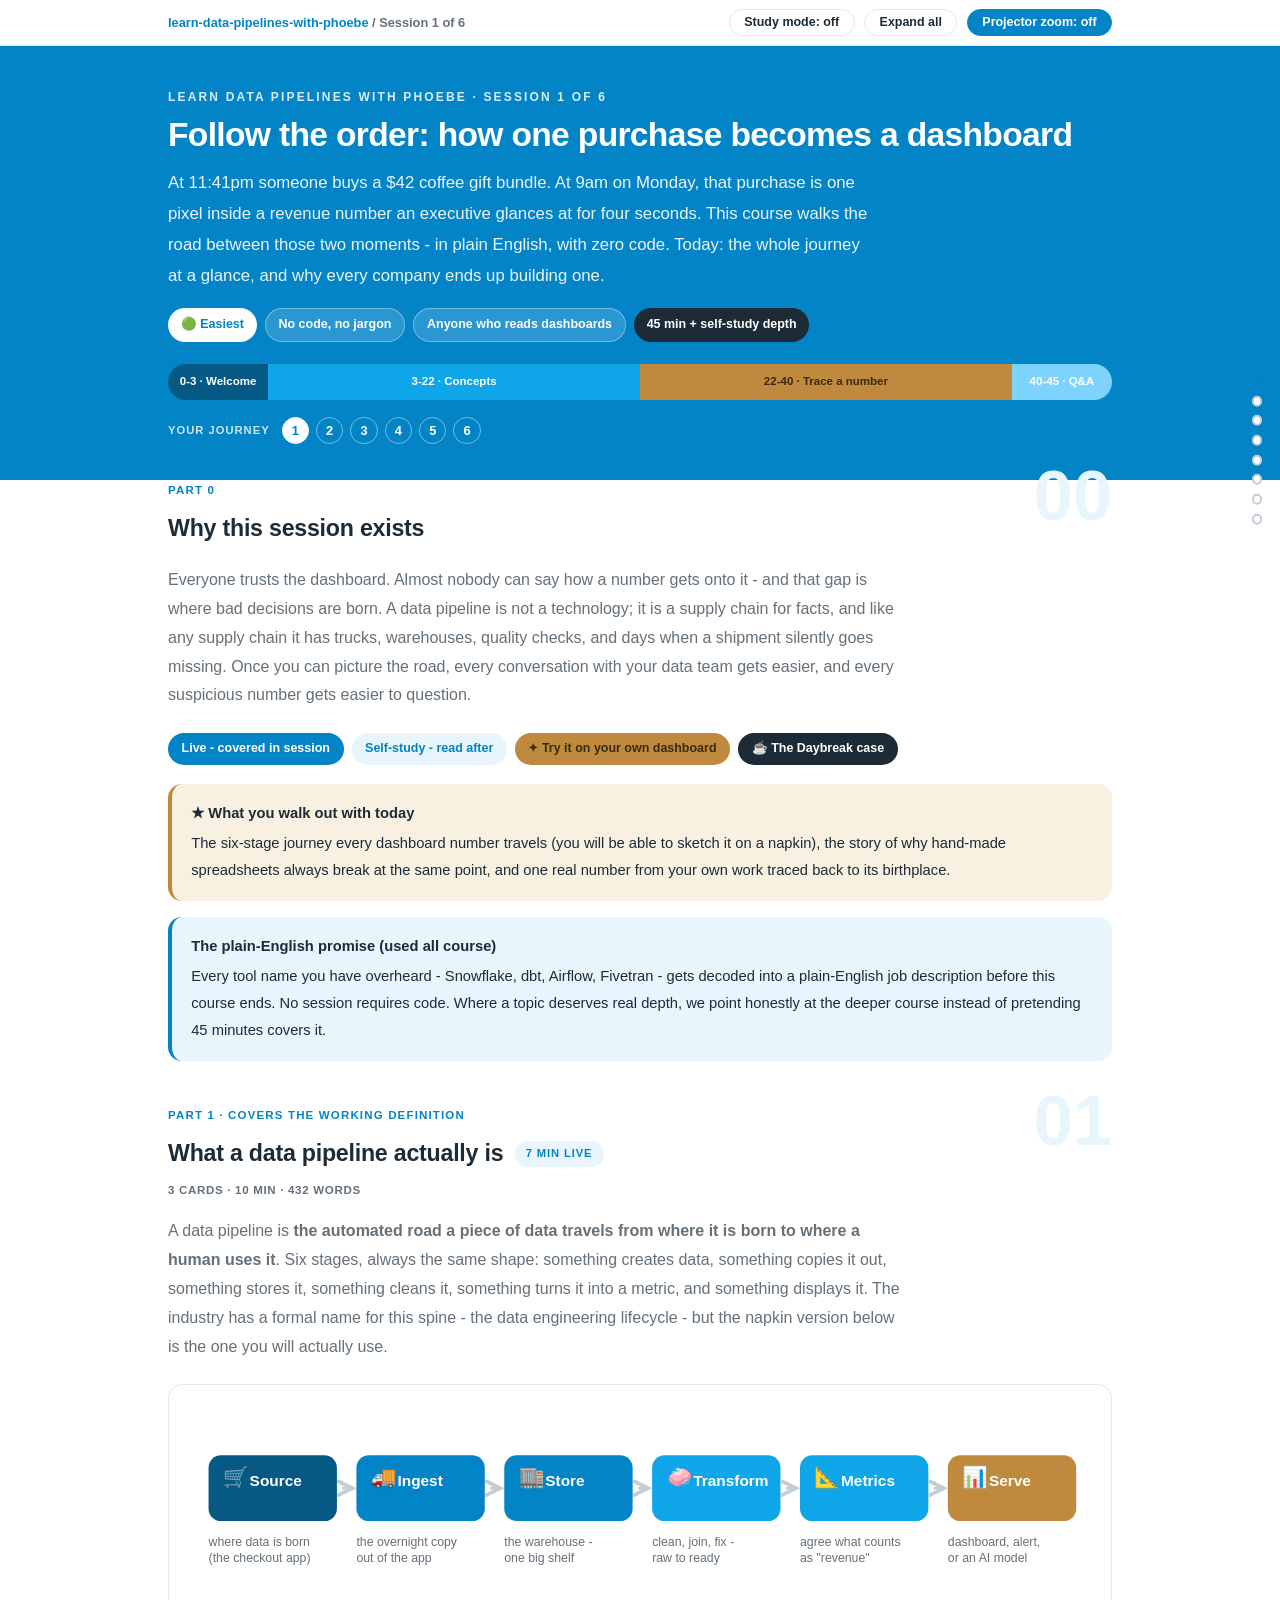
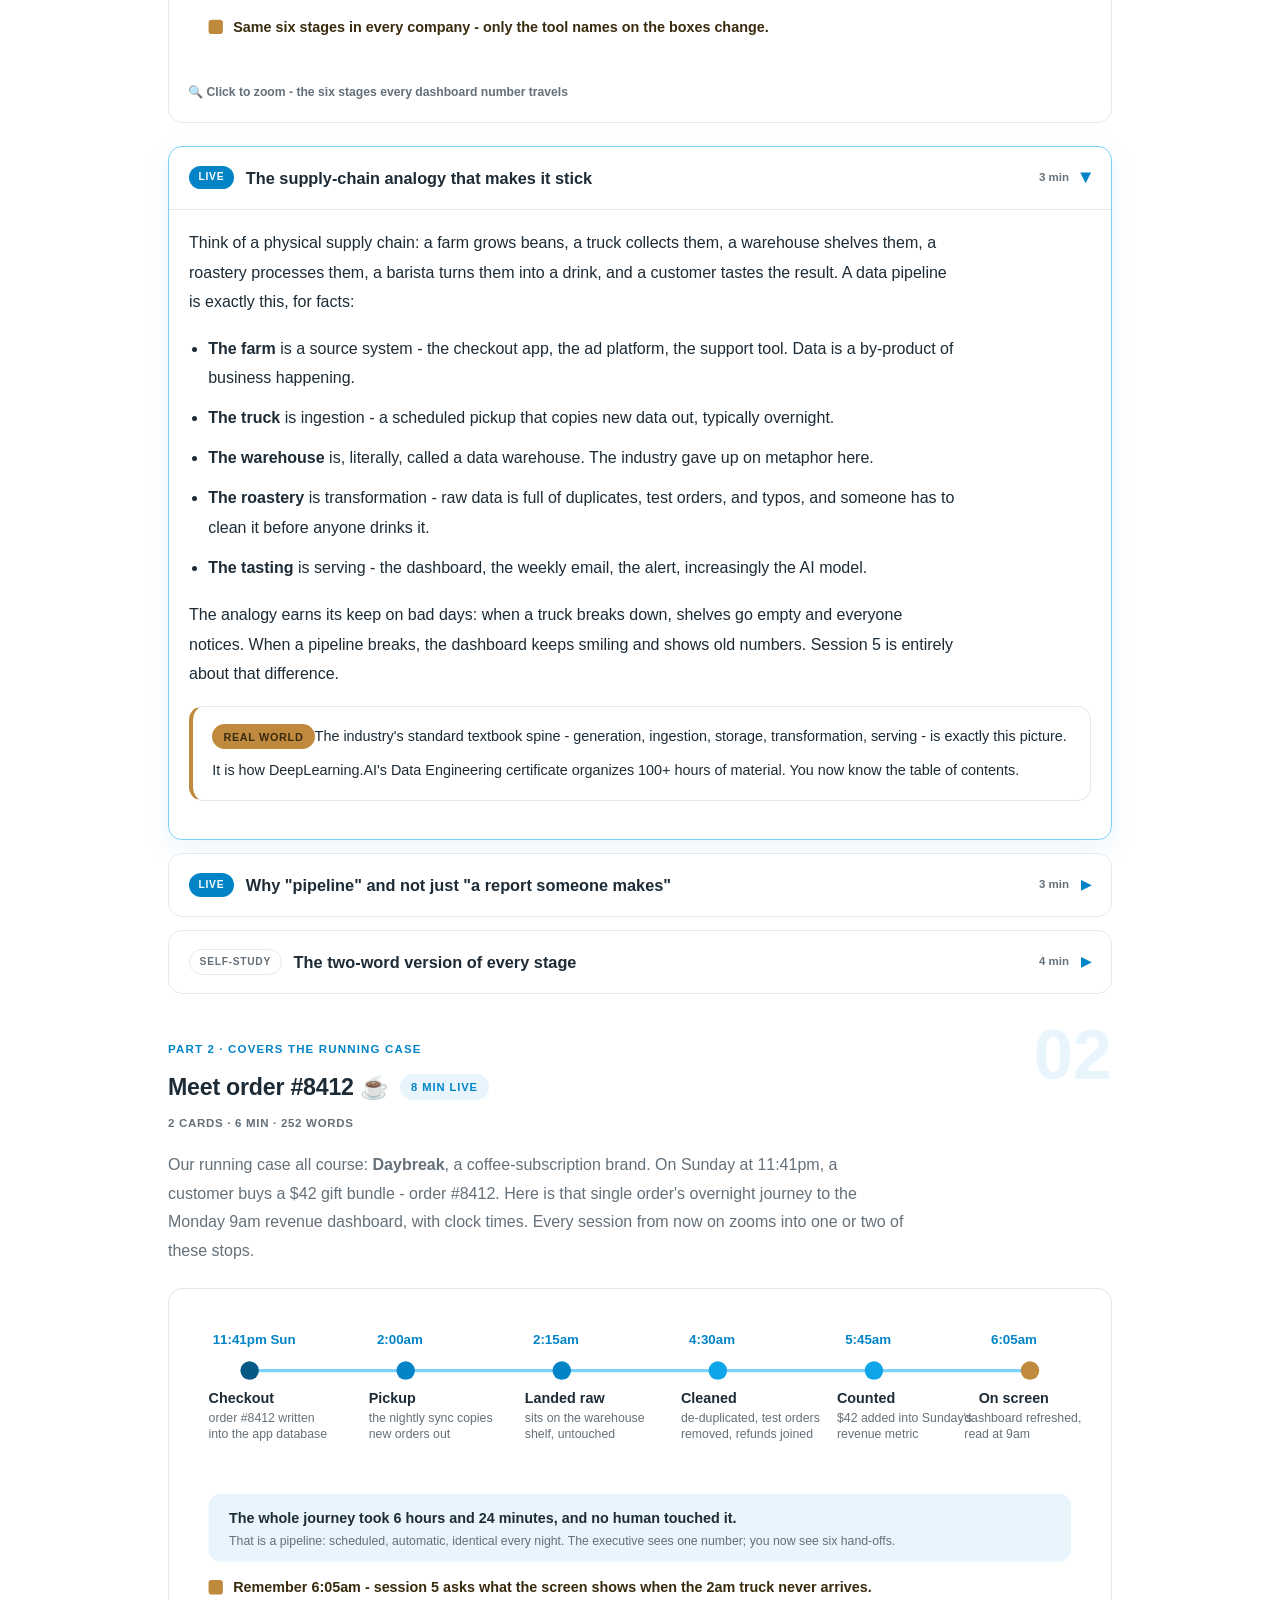
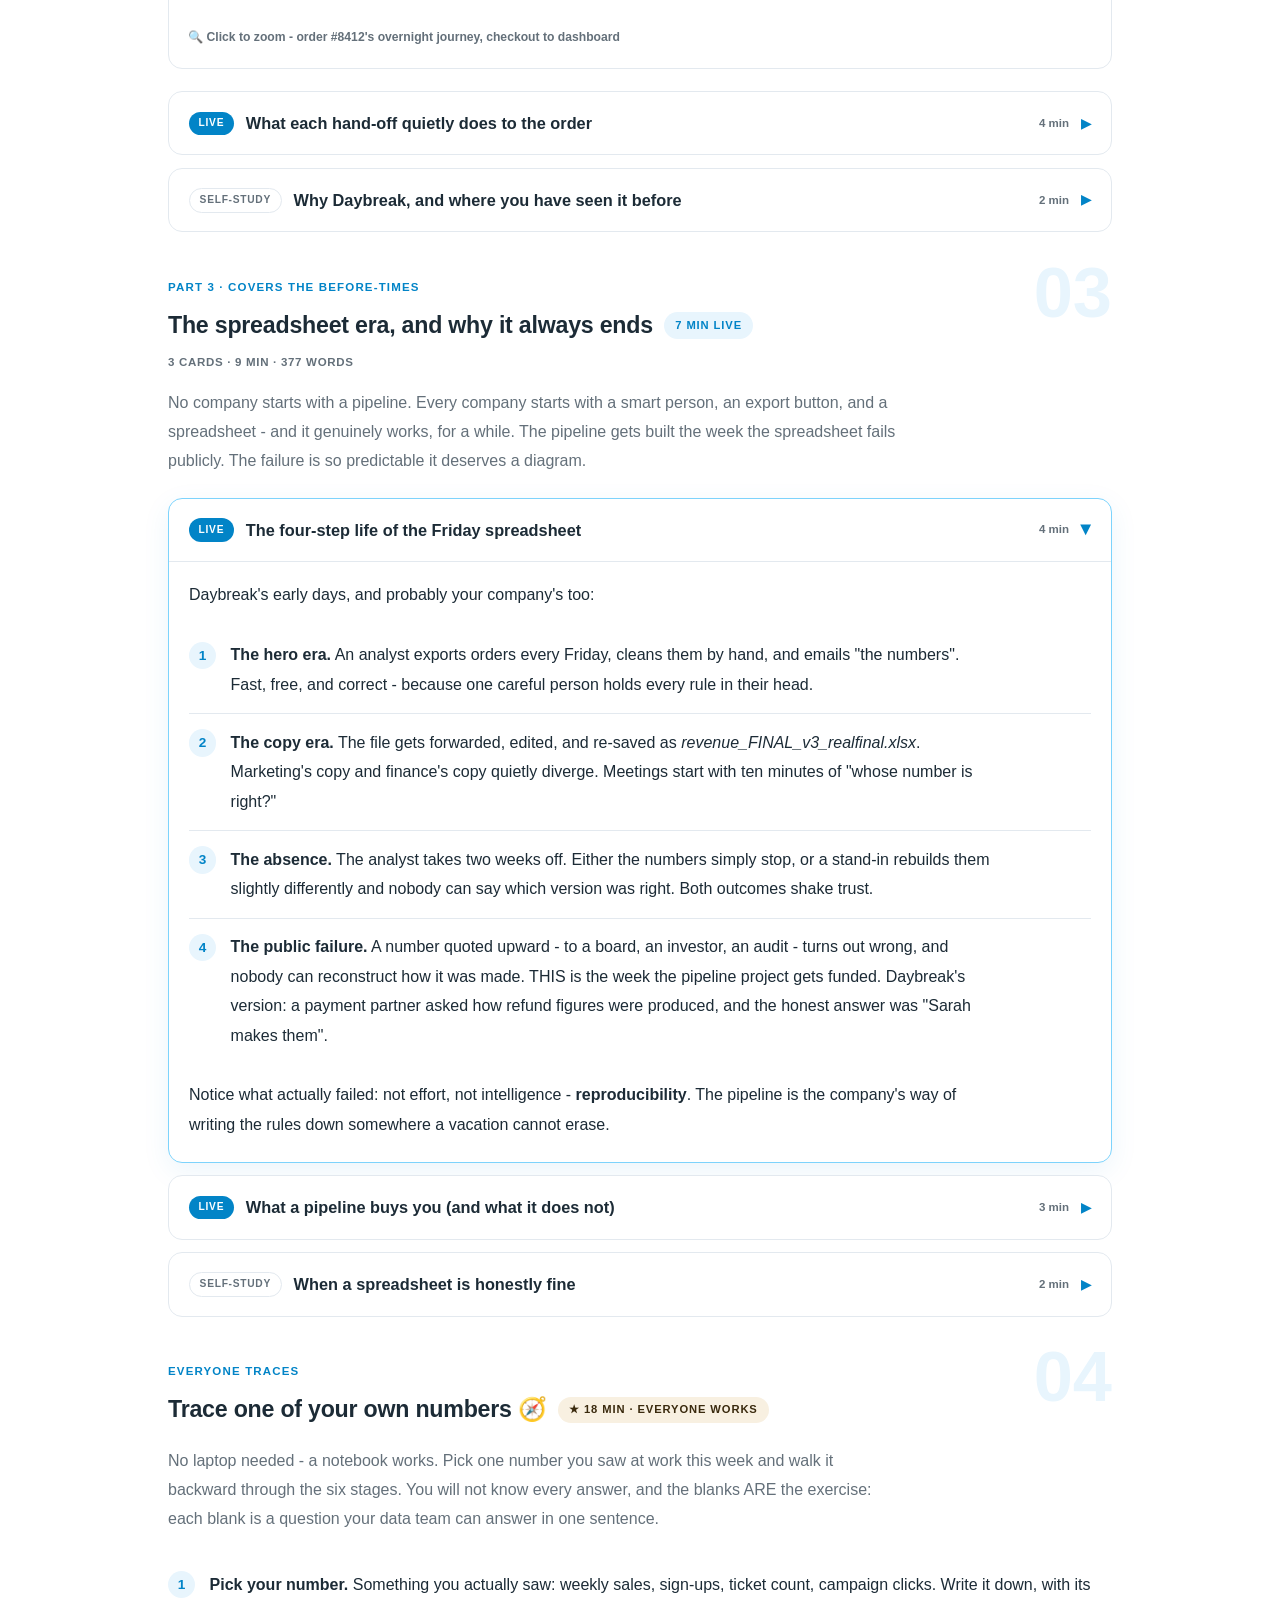
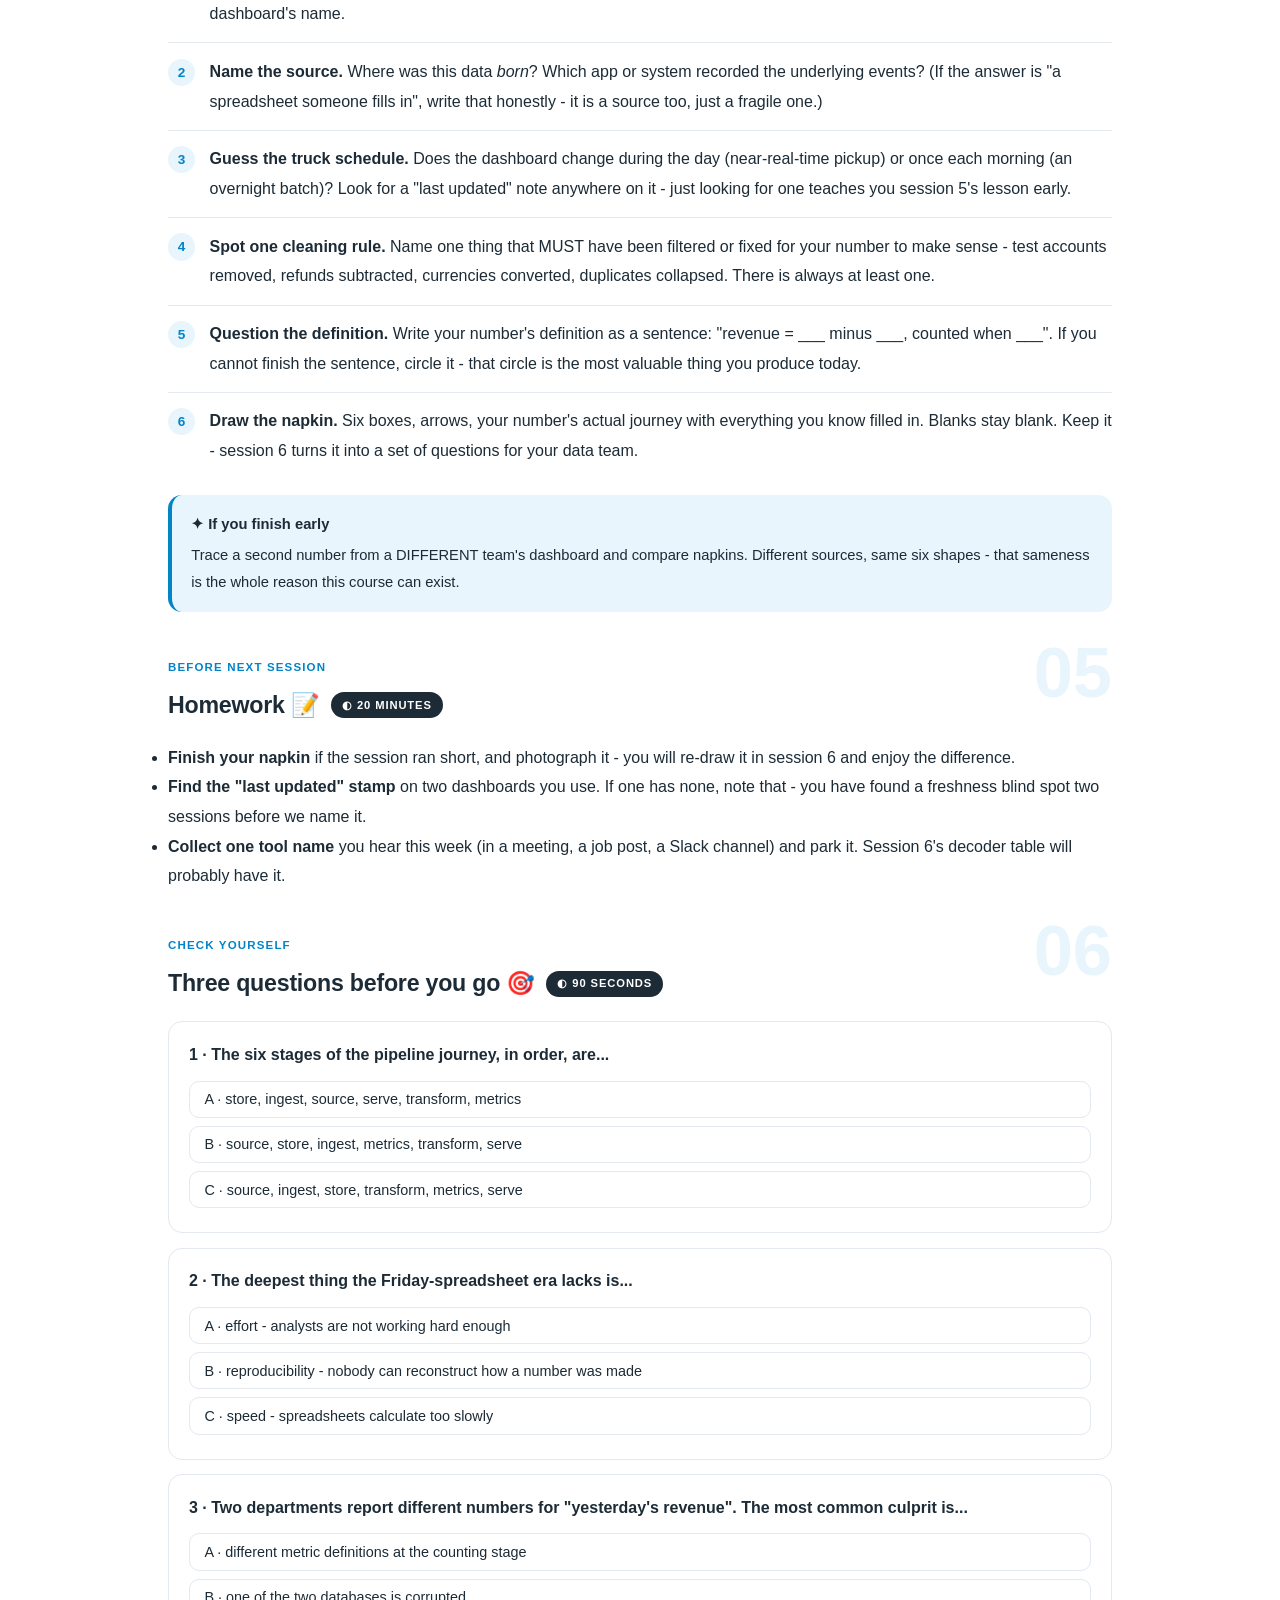
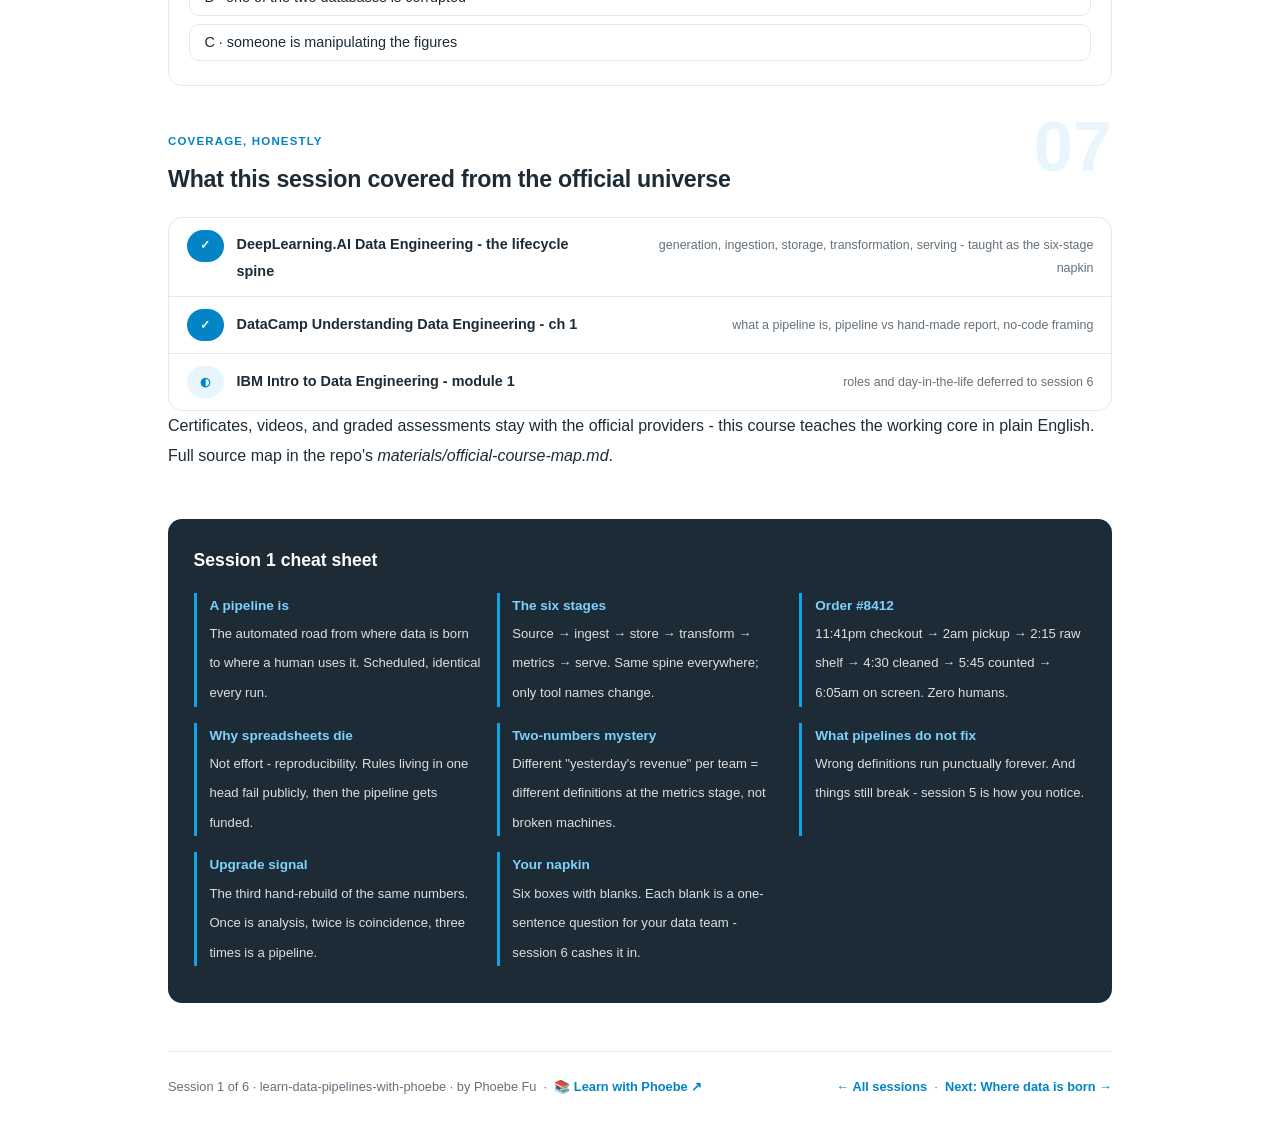
==== courses/01-follow-the-order.html @ 5b5c12eb "Give every course a social card, and clear the last diagram overlaps Until now all 77 courses shared" ====
<!DOCTYPE html>
<html lang="en">
<head>
<meta charset="UTF-8">
<meta name="viewport" content="width=device-width, initial-scale=1.0">
<!-- social:start -->
<meta name="description" content="Everyone trusts the dashboard. Almost nobody can say how a number gets onto it - and that gap is where bad decisions are born. A data pipeline is not a technology; it is a supply chain for...">
<meta property="og:type" content="article">
<meta property="og:site_name" content="Learn with Phoebe">
<meta property="og:title" content="Follow the order: how one purchase becomes a dashboard - learn data pipelines with phoebe">
<meta property="og:description" content="Everyone trusts the dashboard. Almost nobody can say how a number gets onto it - and that gap is where bad decisions are born. A data pipeline is not a technology; it is a supply chain for...">
<meta property="og:url" content="https://phoebefu6.github.io/learn-data-pipelines-with-phoebe/courses/01-follow-the-order.html">
<meta property="og:image" content="https://phoebefu6.github.io/learn-data-pipelines-with-phoebe/assets/og-cover.png">
<meta property="og:image:width" content="1200">
<meta property="og:image:height" content="630">
<meta name="twitter:card" content="summary_large_image">
<meta name="twitter:title" content="Follow the order: how one purchase becomes a dashboard - learn data pipelines with phoebe">
<meta name="twitter:description" content="Everyone trusts the dashboard. Almost nobody can say how a number gets onto it - and that gap is where bad decisions are born. A data pipeline is not a technology; it is a supply chain for...">
<meta name="twitter:image" content="https://phoebefu6.github.io/learn-data-pipelines-with-phoebe/assets/og-cover.png">
<!-- social:end -->
<title>Session 1 · Follow the order: how one purchase becomes a dashboard - learn data pipelines with phoebe</title>
<link rel="stylesheet" href="../assets/style.css?v=6">
</head>
<body>

<div class="toolbar">
  <div class="wrap">
    <span class="crumb"><a href="../index.html">learn-data-pipelines-with-phoebe</a> / Session 1 of 6</span>
    <button class="btn" id="toggle-all" type="button">Expand all</button>
    <button class="btn primary" id="zoom-toggle" type="button">Projector zoom: off</button>
  </div>
</div>

<header class="masthead">
  <div class="wrap">
    <div class="eyebrow">Learn Data Pipelines with Phoebe · Session 1 of 6</div>
    <h1>Follow the order: how one purchase <span class="accent">becomes a dashboard</span></h1>
    <p class="sub">At 11:41pm someone buys a $42 coffee gift bundle. At 9am on Monday, that purchase is one pixel inside a revenue number an executive glances at for four seconds. This course walks the road between those two moments - in plain English, with zero code. Today: the whole journey at a glance, and why every company ends up building one.</p>
    <div class="chip-row">
      <span class="chip level">🟢 Easiest</span>
      <span class="chip audience">No code, no jargon</span>
      <span class="chip audience">Anyone who reads dashboards</span>
      <span class="chip time">45 min + self-study depth</span>
    </div>
    <div class="agenda">
      <span class="a1" style="flex:1">0-3 · Welcome</span>
      <span class="a2" style="flex:4">3-22 · Concepts</span>
      <span class="a3" style="flex:4">22-40 · Trace a number</span>
      <span class="a4" style="flex:1">40-45 · Q&amp;A</span>
    </div>
  </div>
</header>

<main class="wrap">

  <!-- ============ INTRO ============ -->
  <section class="section" id="intro">
    <div class="section-kicker">
      <span class="klabel">Part 0</span>
      <h2>Why this session exists</h2>
    </div>
    <p class="lede">Everyone trusts the dashboard. Almost nobody can say how a number gets onto it - and that gap is where bad decisions are born. A data pipeline is not a technology; it is a supply chain for facts, and like any supply chain it has trucks, warehouses, quality checks, and days when a shipment silently goes missing. Once you can picture the road, every conversation with your data team gets easier, and every suspicious number gets easier to question.</p>
    <div class="legend">
      <span class="pill solid">Live - covered in session</span>
      <span class="pill light">Self-study - read after</span>
      <span class="pill peach">✦ Try it on your own dashboard</span>
      <span class="pill inkpill">☕ The Daybreak case</span>
    </div>
    <div class="callout win">
      <strong>★ What you walk out with today</strong>
      The six-stage journey every dashboard number travels (you will be able to sketch it on a napkin), the story of why hand-made spreadsheets always break at the same point, and one real number from your own work traced back to its birthplace.
    </div>
    <div class="callout tip">
      <strong>The plain-English promise (used all course)</strong>
      Every tool name you have overheard - Snowflake, dbt, Airflow, Fivetran - gets decoded into a plain-English job description before this course ends. No session requires code. Where a topic deserves real depth, we point honestly at the deeper course instead of pretending 45 minutes covers it.
    </div>
  </section>

  <!-- ============ PART 1: WHAT A PIPELINE IS ============ -->
  <section class="section" id="what-pipeline">
    <div class="section-kicker">
      <span class="klabel">Part 1 · covers the working definition</span>
      <h2>What a data pipeline actually is <span class="tag concept">7 min live</span></h2>
    </div>
    <p class="lede">A data pipeline is <strong>the automated road a piece of data travels from where it is born to where a human uses it</strong>. Six stages, always the same shape: something creates data, something copies it out, something stores it, something cleans it, something turns it into a metric, and something displays it. The industry has a formal name for this spine - the data engineering lifecycle - but the napkin version below is the one you will actually use.</p>

    <figure class="zoomable">
      <svg viewBox="0 0 880 260" xmlns="http://www.w3.org/2000/svg" role="img" aria-label="The six stages of a data pipeline from source to dashboard">
        <style>
          .plT { font: 700 15px Inter, sans-serif; fill: #FFFFFF; }
          .plS { font: 400 12px Inter, sans-serif; fill: #64707A; }
          .plN { font: 600 14px Inter, sans-serif; fill: #3A2A0E; }
          .plA { stroke: #C3CDD6; stroke-width: 2.5; fill: none; marker-end: url(#plAh); }
          .plE { font: 400 20px Inter, sans-serif; }
        </style>
        <defs>
          <marker id="plAh" markerWidth="8" markerHeight="8" refX="6" refY="3" orient="auto">
            <path d="M0,0 L6,3 L0,6" fill="none" stroke="#C3CDD6" stroke-width="1.5"/>
          </marker>
        </defs>
        <rect x="20" y="50" width="125" height="64" rx="12" fill="#075985"/>
        <text class="plE" x="34" y="78">🛒</text><text class="plT" x="60" y="80">Source</text>
        <text class="plS" x="20" y="138">where data is born</text>
        <text class="plS" x="20" y="154">(the checkout app)</text>
        <line class="plA" x1="150" y1="82" x2="160" y2="82"/>
        <rect x="164" y="50" width="125" height="64" rx="12" fill="#0284C7"/>
        <text class="plE" x="178" y="78">🚚</text><text class="plT" x="204" y="80">Ingest</text>
        <text class="plS" x="164" y="138">the overnight copy</text>
        <text class="plS" x="164" y="154">out of the app</text>
        <line class="plA" x1="294" y1="82" x2="304" y2="82"/>
        <rect x="308" y="50" width="125" height="64" rx="12" fill="#0284C7"/>
        <text class="plE" x="322" y="78">🏬</text><text class="plT" x="348" y="80">Store</text>
        <text class="plS" x="308" y="138">the warehouse -</text>
        <text class="plS" x="308" y="154">one big shelf</text>
        <line class="plA" x1="438" y1="82" x2="448" y2="82"/>
        <rect x="452" y="50" width="125" height="64" rx="12" fill="#0EA5E9"/>
        <text class="plE" x="466" y="78">🧼</text><text class="plT" x="492" y="80">Transform</text>
        <text class="plS" x="452" y="138">clean, join, fix -</text>
        <text class="plS" x="452" y="154">raw to ready</text>
        <line class="plA" x1="582" y1="82" x2="592" y2="82"/>
        <rect x="596" y="50" width="125" height="64" rx="12" fill="#0EA5E9"/>
        <text class="plE" x="610" y="78">📐</text><text class="plT" x="636" y="80">Metrics</text>
        <text class="plS" x="596" y="138">agree what counts</text>
        <text class="plS" x="596" y="154">as "revenue"</text>
        <line class="plA" x1="726" y1="82" x2="736" y2="82"/>
        <rect x="740" y="50" width="125" height="64" rx="12" fill="#C08A3E"/>
        <text class="plE" x="754" y="78">📊</text><text class="plT" x="780" y="80">Serve</text>
        <text class="plS" x="740" y="138">dashboard, alert,</text>
        <text class="plS" x="740" y="154">or an AI model</text>
        <rect x="20" y="210" width="14" height="14" rx="3" fill="#C08A3E"/>
        <text class="plN" x="44" y="222">Same six stages in every company - only the tool names on the boxes change.</text>
      </svg>
      <figcaption>🔍 Click to zoom - the six stages every dashboard number travels</figcaption>
    </figure>

    <details class="card" open>
      <summary><span class="mode live">Live</span>The supply-chain analogy that makes it stick<span class="mini">3 min</span><span class="caret">▶</span></summary>
      <div class="body">
        <p>Think of a physical supply chain: a farm grows beans, a truck collects them, a warehouse shelves them, a roastery processes them, a barista turns them into a drink, and a customer tastes the result. A data pipeline is exactly this, for facts:</p>
        <ul>
          <li><strong>The farm</strong> is a source system - the checkout app, the ad platform, the support tool. Data is a by-product of business happening.</li>
          <li><strong>The truck</strong> is ingestion - a scheduled pickup that copies new data out, typically overnight.</li>
          <li><strong>The warehouse</strong> is, literally, called a data warehouse. The industry gave up on metaphor here.</li>
          <li><strong>The roastery</strong> is transformation - raw data is full of duplicates, test orders, and typos, and someone has to clean it before anyone drinks it.</li>
          <li><strong>The tasting</strong> is serving - the dashboard, the weekly email, the alert, increasingly the AI model.</li>
        </ul>
        <p>The analogy earns its keep on bad days: when a truck breaks down, shelves go empty and everyone notices. When a pipeline breaks, the dashboard keeps smiling and shows old numbers. Session 5 is entirely about that difference.</p>
        <div class="callout example"><span class="ex-pill">Real world</span>The industry's standard textbook spine - generation, ingestion, storage, transformation, serving - is exactly this picture. It is how DeepLearning.AI's Data Engineering certificate organizes 100+ hours of material. You now know the table of contents.</div>
      </div>
    </details>

    <details class="card">
      <summary><span class="mode live">Live</span>Why "pipeline" and not just "a report someone makes"<span class="mini">3 min</span><span class="caret">▶</span></summary>
      <div class="body">
        <p>The word pipeline signals two promises that a hand-made report never makes:</p>
        <ul>
          <li><strong>It runs by itself.</strong> Nobody clicks anything at 2am. The pickup, the cleaning, and the refresh happen on a schedule - which is why the Monday dashboard exists before anyone is awake.</li>
          <li><strong>It runs the same way every time.</strong> The same cleaning rules, the same definition of revenue, every single day. A human rebuilding a spreadsheet applies slightly different judgment every Friday, and nobody can say which Friday was right.</li>
        </ul>
        <p>Automation is not about saving effort first - it is about making the number <em>reproducible</em>. "Where did this figure come from?" has an answer when a pipeline made it. It has a shrug when a spreadsheet did.</p>
      </div>
    </details>

    <details class="card">
      <summary><span class="mode self">Self-study</span>The two-word version of every stage<span class="mini">4 min</span><span class="caret">▶</span></summary>
      <div class="body">
        <p>For your napkin: <strong>Source</strong> = business happens. <strong>Ingest</strong> = copy it out. <strong>Store</strong> = one big shelf. <strong>Transform</strong> = raw to ready. <strong>Metrics</strong> = agree on definitions. <strong>Serve</strong> = put it in front of a human (or a model).</p>
        <table class="clean">
          <tr><th>Stage</th><th>Plain-English job</th><th>Tool names you may have overheard</th></tr>
          <tr><td>Source</td><td>Where data is born</td><td>your app's database, Stripe, Shopify, Google Ads</td></tr>
          <tr><td>Ingest</td><td>The scheduled pickup</td><td>Fivetran, Airbyte</td></tr>
          <tr><td>Store</td><td>The shelf everything lands on</td><td>Snowflake, BigQuery, Databricks</td></tr>
          <tr><td>Transform</td><td>The cleanup room</td><td>dbt</td></tr>
          <tr><td>Metrics + serve</td><td>Definitions, then the screen</td><td>Looker, Tableau, Power BI</td></tr>
        </table>
        <p>Do not memorize the right column - session 6 hands you a full decoder table. The left two columns are the actual lesson.</p>
      </div>
    </details>
  </section>

  <!-- ============ PART 2: MEET ORDER #8412 ============ -->
  <section class="section" id="meet-order">
    <div class="section-kicker">
      <span class="klabel">Part 2 · covers the running case</span>
      <h2>Meet order #8412 ☕ <span class="tag concept">8 min live</span></h2>
    </div>
    <p class="lede">Our running case all course: <strong>Daybreak</strong>, a coffee-subscription brand. On Sunday at 11:41pm, a customer buys a $42 gift bundle - order #8412. Here is that single order's overnight journey to the Monday 9am revenue dashboard, with clock times. Every session from now on zooms into one or two of these stops.</p>

    <figure class="zoomable">
      <svg viewBox="0 0 880 300" xmlns="http://www.w3.org/2000/svg" role="img" aria-label="Timeline of order 8412 from Sunday 11:41pm checkout to Monday 9am dashboard">
        <style>
          .ojT { font: 700 14px Inter, sans-serif; fill: #1C2B36; }
          .ojC { font: 800 13px Inter, sans-serif; fill: #0284C7; }
          .ojX { font: 400 12px Inter, sans-serif; fill: #64707A; }
          .ojN { font: 600 14px Inter, sans-serif; fill: #3A2A0E; }
          .ojL { stroke: #7DD3FC; stroke-width: 3; }
        </style>
        <line class="ojL" x1="60" y1="60" x2="820" y2="60"/>
        <circle cx="60" cy="60" r="9" fill="#075985"/>
        <text class="ojC" x="24" y="34">11:41pm Sun</text>
        <text class="ojT" x="20" y="92">Checkout</text>
        <text class="ojX" x="20" y="110">order #8412 written</text>
        <text class="ojX" x="20" y="126">into the app database</text>
        <circle cx="212" cy="60" r="9" fill="#0284C7"/>
        <text class="ojC" x="184" y="34">2:00am</text>
        <text class="ojT" x="176" y="92">Pickup</text>
        <text class="ojX" x="176" y="110">the nightly sync copies</text>
        <text class="ojX" x="176" y="126">new orders out</text>
        <circle cx="364" cy="60" r="9" fill="#0284C7"/>
        <text class="ojC" x="336" y="34">2:15am</text>
        <text class="ojT" x="328" y="92">Landed raw</text>
        <text class="ojX" x="328" y="110">sits on the warehouse</text>
        <text class="ojX" x="328" y="126">shelf, untouched</text>
        <circle cx="516" cy="60" r="9" fill="#0EA5E9"/>
        <text class="ojC" x="488" y="34">4:30am</text>
        <text class="ojT" x="480" y="92">Cleaned</text>
        <text class="ojX" x="480" y="110">de-duplicated, test orders</text>
        <text class="ojX" x="480" y="126">removed, refunds joined</text>
        <circle cx="668" cy="60" r="9" fill="#0EA5E9"/>
        <text class="ojC" x="640" y="34">5:45am</text>
        <text class="ojT" x="632" y="92">Counted</text>
        <text class="ojX" x="632" y="110">$42 added into Sunday's</text>
        <text class="ojX" x="632" y="126">revenue metric</text>
        <circle cx="820" cy="60" r="9" fill="#C08A3E"/>
        <text class="ojC" x="782" y="34">6:05am</text>
        <text class="ojT" x="770" y="92">On screen</text>
        <text class="ojX" x="756" y="110">dashboard refreshed,</text>
        <text class="ojX" x="756" y="126">read at 9am</text>
        <rect x="20" y="180" width="840" height="66" rx="12" fill="#E8F5FD"/>
        <text class="ojT" x="40" y="208">The whole journey took 6 hours and 24 minutes, and no human touched it.</text>
        <text class="ojX" x="40" y="230">That is a pipeline: scheduled, automatic, identical every night. The executive sees one number; you now see six hand-offs.</text>
        <rect x="20" y="264" width="14" height="14" rx="3" fill="#C08A3E"/>
        <text class="ojN" x="44" y="276">Remember 6:05am - session 5 asks what the screen shows when the 2am truck never arrives.</text>
      </svg>
      <figcaption>🔍 Click to zoom - order #8412's overnight journey, checkout to dashboard</figcaption>
    </figure>

    <details class="card">
      <summary><span class="mode live">Live</span>What each hand-off quietly does to the order<span class="mini">4 min</span><span class="caret">▶</span></summary>
      <div class="body">
        <p>Order #8412 does not just move - it changes shape at every stop, and each change is a decision someone made:</p>
        <ul>
          <li><strong>At pickup (2am):</strong> only <em>new and changed</em> rows are copied - the truck does not re-haul the whole history every night. Deciding what counts as "changed" is a real design choice.</li>
          <li><strong>On the raw shelf (2:15am):</strong> the order is stored exactly as the app wrote it, typos and all. Keeping an untouched copy sounds wasteful; session 3 explains why it is the single best habit in the building.</li>
          <li><strong>In the cleanup room (4:30am):</strong> the customer's duplicate click is collapsed, the QA team's test orders vanish, and the refund from a different system is matched to it. The order is now <em>opinionated</em>.</li>
          <li><strong>At counting (5:45am):</strong> someone, at some point, decided whether gift bundles count as "subscription revenue" or "one-time revenue". Order #8412 inherits that decision forever.</li>
        </ul>
        <div class="callout example"><span class="ex-pill">Real world</span>Ask two departments for "yesterday's revenue" and you will often get two numbers. Nine times out of ten the pipelines are fine - the two teams simply bolted different <em>definitions</em> onto stage five. You now know exactly where that disagreement lives.</div>
      </div>
    </details>

    <details class="card">
      <summary><span class="mode self">Self-study</span>Why Daybreak, and where you have seen it before<span class="mini">2 min</span><span class="caret">▶</span></summary>
      <div class="body">
        <p>Daybreak is the running company across this shelf's data-engineering courses - the sister course <strong>learn-data-warehouse-with-phoebe</strong> opens with Daybreak's app database meeting its first real dashboard, badly. This course walks the whole conveyor belt in plain English; that one moves into the Store box with real SQL. Same company, deeper floor. If this course leaves you wanting the technical layer, that is your next door.</p>
      </div>
    </details>
  </section>

  <!-- ============ PART 3: WHY COMPANIES BOTHER ============ -->
  <section class="section" id="why-bother">
    <div class="section-kicker">
      <span class="klabel">Part 3 · covers the before-times</span>
      <h2>The spreadsheet era, and why it always ends <span class="tag concept">7 min live</span></h2>
    </div>
    <p class="lede">No company starts with a pipeline. Every company starts with a smart person, an export button, and a spreadsheet - and it genuinely works, for a while. The pipeline gets built the week the spreadsheet fails publicly. The failure is so predictable it deserves a diagram.</p>

    <details class="card" open>
      <summary><span class="mode live">Live</span>The four-step life of the Friday spreadsheet<span class="mini">4 min</span><span class="caret">▶</span></summary>
      <div class="body">
        <p>Daybreak's early days, and probably your company's too:</p>
        <div class="steps">
          <div class="step"><p><strong>The hero era.</strong> An analyst exports orders every Friday, cleans them by hand, and emails "the numbers". Fast, free, and correct - because one careful person holds every rule in their head.</p></div>
          <div class="step"><p><strong>The copy era.</strong> The file gets forwarded, edited, and re-saved as <em>revenue_FINAL_v3_realfinal.xlsx</em>. Marketing's copy and finance's copy quietly diverge. Meetings start with ten minutes of "whose number is right?"</p></div>
          <div class="step"><p><strong>The absence.</strong> The analyst takes two weeks off. Either the numbers simply stop, or a stand-in rebuilds them slightly differently and nobody can say which version was right. Both outcomes shake trust.</p></div>
          <div class="step"><p><strong>The public failure.</strong> A number quoted upward - to a board, an investor, an audit - turns out wrong, and nobody can reconstruct how it was made. THIS is the week the pipeline project gets funded. Daybreak's version: a payment partner asked how refund figures were produced, and the honest answer was "Sarah makes them".</p></div>
        </div>
        <p>Notice what actually failed: not effort, not intelligence - <strong>reproducibility</strong>. The pipeline is the company's way of writing the rules down somewhere a vacation cannot erase.</p>
      </div>
    </details>

    <details class="card">
      <summary><span class="mode live">Live</span>What a pipeline buys you (and what it does not)<span class="mini">3 min</span><span class="caret">▶</span></summary>
      <div class="body">
        <p>Honest ledger, both columns:</p>
        <table class="clean">
          <tr><th>A pipeline buys</th><th>A pipeline does NOT buy</th></tr>
          <tr><td>The same rules applied every night, written down and reviewable</td><td>Correct rules - a wrong definition runs punctually forever</td></tr>
          <tr><td>Numbers ready before anyone wakes up</td><td>Numbers anyone actually reads - adoption is a people problem</td></tr>
          <tr><td>One shared source instead of forked copies</td><td>Agreement on what "revenue" means - humans still have to decide that</td></tr>
          <tr><td>A place to attach quality checks (session 5)</td><td>Freedom from breakage - things WILL break; the win is noticing fast</td></tr>
        </table>
        <div class="callout example"><span class="ex-pill">Real world</span>A 2022 Monte Carlo/Wakefield survey of 300 data professionals found they spend roughly 40% of their working day - about two days a week - checking and firefighting data quality. Pipelines do not remove that work; they make it visible and fixable instead of invisible and personal.</div>
      </div>
    </details>

    <details class="card">
      <summary><span class="mode self">Self-study</span>When a spreadsheet is honestly fine<span class="mini">2 min</span><span class="caret">▶</span></summary>
      <div class="body">
        <p>Fairness demands the other direction too: a one-off analysis, a tiny team, a question you will ask exactly once - a spreadsheet is the right tool, and building a pipeline for it is procrastination wearing a hard hat. The signal to upgrade is <strong>repetition</strong>: the third time someone rebuilds the same numbers by hand, the rules deserve to live in a pipeline instead of a person.</p>
      </div>
    </details>
  </section>

  <!-- ============ DEMO ============ -->
  <section class="section" id="demo">
    <div class="section-kicker">
      <span class="klabel">Everyone traces</span>
      <h2>Trace one of your own numbers 🧭 <span class="tag demo">★ 18 min · everyone works</span></h2>
    </div>
    <p class="lede">No laptop needed - a notebook works. Pick one number you saw at work this week and walk it backward through the six stages. You will not know every answer, and the blanks ARE the exercise: each blank is a question your data team can answer in one sentence.</p>
    <div class="steps">
      <div class="step"><p><strong>Pick your number.</strong> Something you actually saw: weekly sales, sign-ups, ticket count, campaign clicks. Write it down, with its dashboard's name.</p></div>
      <div class="step"><p><strong>Name the source.</strong> Where was this data <em>born</em>? Which app or system recorded the underlying events? (If the answer is "a spreadsheet someone fills in", write that honestly - it is a source too, just a fragile one.)</p></div>
      <div class="step"><p><strong>Guess the truck schedule.</strong> Does the dashboard change during the day (near-real-time pickup) or once each morning (an overnight batch)? Look for a "last updated" note anywhere on it - just looking for one teaches you session 5's lesson early.</p></div>
      <div class="step"><p><strong>Spot one cleaning rule.</strong> Name one thing that MUST have been filtered or fixed for your number to make sense - test accounts removed, refunds subtracted, currencies converted, duplicates collapsed. There is always at least one.</p></div>
      <div class="step"><p><strong>Question the definition.</strong> Write your number's definition as a sentence: "revenue = ___ minus ___, counted when ___". If you cannot finish the sentence, circle it - that circle is the most valuable thing you produce today.</p></div>
      <div class="step"><p><strong>Draw the napkin.</strong> Six boxes, arrows, your number's actual journey with everything you know filled in. Blanks stay blank. Keep it - session 6 turns it into a set of questions for your data team.</p></div>
    </div>
    <div class="callout tip">
      <strong>✦ If you finish early</strong>
      Trace a second number from a DIFFERENT team's dashboard and compare napkins. Different sources, same six shapes - that sameness is the whole reason this course can exist.
    </div>
  </section>

  <!-- ============ EXERCISE ============ -->
  <section class="section" id="exercise">
    <div class="section-kicker">
      <span class="klabel">Before next session</span>
      <h2>Homework 📝 <span class="tag exercise">◐ 20 minutes</span></h2>
    </div>
    <ul>
      <li><strong>Finish your napkin</strong> if the session ran short, and photograph it - you will re-draw it in session 6 and enjoy the difference.</li>
      <li><strong>Find the "last updated" stamp</strong> on two dashboards you use. If one has none, note that - you have found a freshness blind spot two sessions before we name it.</li>
      <li><strong>Collect one tool name</strong> you hear this week (in a meeting, a job post, a Slack channel) and park it. Session 6's decoder table will probably have it.</li>
    </ul>
  </section>

  <!-- ============ QUIZ ============ -->
  <section class="section" id="quiz">
    <div class="section-kicker">
      <span class="klabel">Check yourself</span>
      <h2>Three questions before you go 🎯 <span class="tag exercise">◐ 90 seconds</span></h2>
    </div>
    <div class="quiz-q" data-answer="2">
      <p class="qtext">1 · The six stages of the pipeline journey, in order, are...</p>
      <button class="qopt" type="button">A · store, ingest, source, serve, transform, metrics</button>
      <button class="qopt" type="button">B · source, store, ingest, metrics, transform, serve</button>
      <button class="qopt" type="button">C · source, ingest, store, transform, metrics, serve</button>
      <p class="qwhy">Born, picked up, shelved, cleaned, counted, shown. The supply chain runs one direction - and every company's pipeline has this same spine, whatever tools sit on the boxes.</p>
    </div>
    <div class="quiz-q" data-answer="1">
      <p class="qtext">2 · The deepest thing the Friday-spreadsheet era lacks is...</p>
      <button class="qopt" type="button">A · effort - analysts are not working hard enough</button>
      <button class="qopt" type="button">B · reproducibility - nobody can reconstruct how a number was made</button>
      <button class="qopt" type="button">C · speed - spreadsheets calculate too slowly</button>
      <p class="qwhy">The hero analyst works plenty hard and Excel is plenty fast. What dies is the ability to answer "where did this figure come from?" - the rules live in one person's head, and heads take vacations.</p>
    </div>
    <div class="quiz-q" data-answer="0">
      <p class="qtext">3 · Two departments report different numbers for "yesterday's revenue". The most common culprit is...</p>
      <button class="qopt" type="button">A · different metric definitions at the counting stage</button>
      <button class="qopt" type="button">B · one of the two databases is corrupted</button>
      <button class="qopt" type="button">C · someone is manipulating the figures</button>
      <p class="qwhy">Usually both pipelines work fine - one team counts refunds and gift bundles one way, the other team another. The disagreement lives at stage five, in a human decision, not in the machinery.</p>
    </div>
    <p class="quiz-score"></p>
  </section>

  <!-- ============ SOURCES COVERED ============ -->
  <section class="section" id="official">
    <div class="section-kicker">
      <span class="klabel">Coverage, honestly</span>
      <h2>What this session covered from the official universe</h2>
    </div>
    <div class="covered">
      <div class="covered-row"><span class="status pill solid">✓</span><span class="name">DeepLearning.AI Data Engineering - the lifecycle spine</span><span class="note">generation, ingestion, storage, transformation, serving - taught as the six-stage napkin</span></div>
      <div class="covered-row"><span class="status pill solid">✓</span><span class="name">DataCamp Understanding Data Engineering - ch 1</span><span class="note">what a pipeline is, pipeline vs hand-made report, no-code framing</span></div>
      <div class="covered-row"><span class="status pill light">◐</span><span class="name">IBM Intro to Data Engineering - module 1</span><span class="note">roles and day-in-the-life deferred to session 6</span></div>
    </div>
    <p>Certificates, videos, and graded assessments stay with the official providers - this course teaches the working core in plain English. Full source map in the repo's <em>materials/official-course-map.md</em>.</p>
  </section>

  <!-- ============ CHEAT SHEET ============ -->
  <section class="cheat" id="cheatsheet">
    <h3>Session 1 cheat sheet</h3>
    <div class="grid-2">
      <div class="cheat-item"><b>A pipeline is</b><span>The automated road from where data is born to where a human uses it. Scheduled, identical every run.</span></div>
      <div class="cheat-item"><b>The six stages</b><span>Source → ingest → store → transform → metrics → serve. Same spine everywhere; only tool names change.</span></div>
      <div class="cheat-item"><b>Order #8412</b><span>11:41pm checkout → 2am pickup → 2:15 raw shelf → 4:30 cleaned → 5:45 counted → 6:05am on screen. Zero humans.</span></div>
      <div class="cheat-item"><b>Why spreadsheets die</b><span>Not effort - reproducibility. Rules living in one head fail publicly, then the pipeline gets funded.</span></div>
      <div class="cheat-item"><b>Two-numbers mystery</b><span>Different "yesterday's revenue" per team = different definitions at the metrics stage, not broken machines.</span></div>
      <div class="cheat-item"><b>What pipelines do not fix</b><span>Wrong definitions run punctually forever. And things still break - session 5 is how you notice.</span></div>
      <div class="cheat-item"><b>Upgrade signal</b><span>The third hand-rebuild of the same numbers. Once is analysis, twice is coincidence, three times is a pipeline.</span></div>
      <div class="cheat-item"><b>Your napkin</b><span>Six boxes with blanks. Each blank is a one-sentence question for your data team - session 6 cashes it in.</span></div>
    </div>
  </section>

  <footer class="pagefoot">
    <span>Session 1 of 6 · learn-data-pipelines-with-phoebe · by Phoebe Fu &nbsp;·&nbsp; 📚 <a href="https://phoebefu6.github.io/learn-with-phoebe/">Learn with Phoebe ↗</a></span>
    <span><a href="../index.html">← All sessions</a> &nbsp;·&nbsp; <a href="02-where-data-is-born.html">Next: Where data is born →</a></span>
  </footer>

</main>

<script src="../assets/app.js?v=6"></script>
</body>
</html>
---- assets/style.css ----
/* learn-data-pipelines-with-phoebe - editorial bold design system
   Accent: indigo #0284C7 · Ink: #1C2B36 · Flagship: amber #C08A3E */

:root {
  --indigo: #0284C7;
  --indigo-deep: #075985;
  --indigo-mid: #0EA5E9;
  --indigo-soft: #7DD3FC;
  --indigo-50: #E8F5FD;
  --ink: #1C2B36;
  --muted: #64707A;
  --faint: #C3CDD6;
  --hairline: #E3E9EF;
  --amber: #C08A3E;
  --amber-ink: #3A2A0E;
  --amber-50: #F8F0E1;
  --paper: #FFFFFF;
  --code-bg: #122430;
  --code-ink: #DCEAF4;
  --radius: 14px;
}

* { margin: 0; padding: 0; box-sizing: border-box; }

html { font-size: 16px; scroll-behavior: smooth; }
html.zoom-125 { font-size: 20px; }
html.zoom-150 { font-size: 24px; }

body {
  font-family: "Inter", -apple-system, BlinkMacSystemFont, "Segoe UI", Roboto, sans-serif;
  background: var(--paper);
  color: var(--ink);
  line-height: 1.85;
  font-feature-settings: "tnum";
}

.wrap { max-width: 62rem; margin: 0 auto; padding: 0 1.5rem; }

/* ---------- header band ---------- */
.masthead {
  background: var(--indigo);
  color: #fff;
  padding: 2.5rem 0 2.25rem;
}
.masthead .eyebrow {
  font-size: .75rem;
  letter-spacing: .18em;
  text-transform: uppercase;
  opacity: .85;
  font-weight: 600;
}
.masthead h1 {
  font-size: 2.1rem;
  line-height: 1.15;
  font-weight: 800;
  margin: .5rem 0 .75rem;
  letter-spacing: -.02em;
}
.masthead h1 .accent { color: inherit; }
.masthead .sub { font-size: 1.05rem; opacity: .92; max-width: 44rem; }

.chip-row { display: flex; flex-wrap: wrap; gap: .5rem; margin-top: 1.1rem; }
.chip {
  display: inline-flex;
  align-items: center;
  gap: .35rem;
  border-radius: 999px;
  padding: .25rem .8rem;
  font-size: .78rem;
  font-weight: 600;
  white-space: nowrap;
}
.chip.level { background: #fff; color: var(--indigo); }
.chip.audience { background: rgba(255,255,255,.16); color: #fff; border: 1px solid rgba(255,255,255,.35); }
.chip.time { background: var(--ink); color: #fff; font-variant-numeric: tabular-nums; }

/* ---------- agenda bar ---------- */
.agenda {
  display: flex;
  border-radius: 999px;
  overflow: hidden;
  margin: 1.4rem 0 0;
  font-size: .72rem;
  font-weight: 600;
  text-align: center;
  color: #fff;
}
.agenda span { padding: .45rem .3rem; white-space: nowrap; overflow: hidden; text-overflow: ellipsis; }
.agenda .a1 { background: var(--indigo-deep); }
.agenda .a2 { background: var(--indigo-mid); }
.agenda .a3 { background: var(--amber); color: var(--amber-ink); }
.agenda .a4 { background: var(--indigo-soft); }

/* ---------- toolbar ---------- */
.toolbar {
  position: sticky;
  top: 0;
  z-index: 40;
  background: rgba(255,255,255,.94);
  backdrop-filter: blur(6px);
  border-bottom: 1px solid var(--hairline);
  padding: .55rem 0;
}
.toolbar .wrap { display: flex; align-items: center; gap: .6rem; }
.toolbar .crumb { font-size: .8rem; color: var(--muted); font-weight: 600; margin-right: auto; }
.toolbar .crumb a { color: var(--indigo); text-decoration: none; }
.btn {
  border: 1px solid var(--hairline);
  background: #fff;
  color: var(--ink);
  border-radius: 999px;
  padding: .35rem .9rem;
  font-size: .78rem;
  font-weight: 600;
  cursor: pointer;
  font-family: inherit;
  transition: all .15s ease;
}
.btn:hover { border-color: var(--indigo); color: var(--indigo); }
.btn.primary { background: var(--indigo); border-color: var(--indigo); color: #fff; }
.btn.primary:hover { background: var(--indigo-deep); }

/* ---------- sections ---------- */
main { padding: 2.5rem 0 4rem; }

.section { margin-bottom: 2.8rem; }
.section-kicker { margin-bottom: 1rem; }
.section-kicker .klabel {
  display: block;
  font-size: .72rem;
  text-transform: uppercase;
  letter-spacing: .1em;
  color: var(--indigo);
  font-weight: 700;
  margin-bottom: .35rem;
}
.section-kicker h2 {
  font-size: 1.45rem;
  font-weight: 800;
  letter-spacing: -.01em;
  display: flex;
  align-items: center;
  gap: .7rem;
  flex-wrap: wrap;
}
.section-kicker .tag {
  border-radius: 999px;
  padding: .18rem .7rem;
  font-size: .7rem;
  font-weight: 700;
  text-transform: uppercase;
  letter-spacing: .08em;
}
.tag.concept { background: var(--indigo-50); color: var(--indigo); }
.tag.demo { background: var(--amber-50); color: var(--amber-ink); }
.tag.exercise { background: var(--ink); color: #fff; }

.lede { color: var(--muted); max-width: 46rem; margin-bottom: 1.4rem; line-height: 1.8; }

/* live vs self-study markers on cards */
.mode {
  font-size: .64rem;
  font-weight: 700;
  text-transform: uppercase;
  letter-spacing: .07em;
  padding: .14rem .6rem;
  border-radius: 999px;
  flex: none;
}
.mode.live { background: var(--indigo); color: #fff; }
.mode.self { background: #fff; color: var(--muted); border: 1px solid var(--hairline); }

/* ---------- accordions ---------- */
details.card {
  border: 1px solid var(--hairline);
  border-radius: var(--radius);
  margin-bottom: .8rem;
  overflow: hidden;
  background: #fff;
}
details.card[open] { border-color: var(--indigo-soft); box-shadow: 0 8px 28px rgba(2,132,199,.08); }
details.card summary {
  list-style: none;
  cursor: pointer;
  padding: 1rem 1.25rem;
  display: flex;
  align-items: center;
  gap: .75rem;
  font-weight: 700;
  font-size: 1.02rem;
  user-select: none;
}
details.card summary::-webkit-details-marker { display: none; }
details.card summary .dot {
  width: .6rem; height: .6rem;
  border-radius: 999px;
  background: var(--indigo);
  flex: none;
}
details.card summary .mini { margin-left: auto; font-size: .72rem; color: var(--muted); font-weight: 600; white-space: nowrap; }
details.card summary .caret { transition: transform .2s ease; color: var(--indigo); font-size: .8rem; }
details.card[open] summary .caret { transform: rotate(90deg); }
details.card .body { padding: 0 1.25rem 1.4rem; border-top: 1px solid var(--hairline); padding-top: 1.15rem; }
details.card .body p { margin-bottom: 1.05rem; max-width: 48rem; }
details.card .body p:last-child { margin-bottom: 0; }
details.card .body ul, details.card .body ol { margin: 0 0 1.1rem 1.2rem; max-width: 47rem; }
details.card .body li { margin-bottom: .65rem; }
details.card .body h4 { font-size: .95rem; font-weight: 700; margin: 1.1rem 0 .45rem; }
details.card .body h4:first-child { margin-top: 0; }

/* ---------- pills & legends ---------- */
.legend { display: flex; flex-wrap: wrap; gap: .5rem; margin: 0 0 1.2rem; }
.pill {
  display: inline-flex;
  align-items: center;
  gap: .4rem;
  border-radius: 999px;
  padding: .28rem .85rem;
  font-size: .78rem;
  font-weight: 600;
}
.pill.solid { background: var(--indigo); color: #fff; }
.pill.light { background: var(--indigo-50); color: var(--indigo); }
.pill.inkpill { background: var(--ink); color: #fff; }
.pill.amber, .pill.peach { background: var(--amber); color: var(--amber-ink); }
.pill.bare { color: var(--faint); }

/* ---------- 4D grid ---------- */
.grid-2 { display: grid; grid-template-columns: repeat(auto-fit, minmax(15rem, 1fr)); gap: .8rem; margin: .5rem 0 1rem; }
.d-card {
  border: 1px solid var(--hairline);
  border-left: 4px solid var(--indigo);
  border-radius: 10px;
  padding: 1rem 1.1rem;
}
.d-card h4 { font-size: .95rem; margin-bottom: .3rem; }
.d-card h4 .lead-letter { color: var(--indigo); }
.d-card p { font-size: .86rem; color: var(--muted); margin: 0; }

/* ---------- tables ---------- */
table.clean { width: 100%; border-collapse: collapse; font-size: .9rem; margin: .4rem 0 1rem; }
table.clean th {
  text-align: left;
  font-size: .72rem;
  text-transform: uppercase;
  letter-spacing: .08em;
  color: var(--muted);
  padding: .5rem .6rem;
  border-bottom: 2px solid var(--ink);
}
table.clean td { padding: .7rem .6rem; border-bottom: .5px solid var(--hairline); vertical-align: top; line-height: 1.7; }
table.clean td:first-child { font-weight: 600; }

/* ---------- prompt boxes ---------- */
.prompt-box {
  position: relative;
  background: var(--code-bg);
  color: var(--code-ink);
  border-radius: var(--radius);
  padding: 1.1rem 1.2rem;
  margin: 1rem 0 1.2rem;
  font-family: "SF Mono", ui-monospace, Menlo, Consolas, monospace;
  font-size: .84rem;
  line-height: 1.65;
  white-space: pre-wrap;
  word-break: break-word;
}
.prompt-box .label {
  position: absolute;
  top: -0.7rem;
  left: 1rem;
  background: var(--indigo);
  color: #fff;
  font-family: "Inter", -apple-system, sans-serif;
  font-size: .68rem;
  font-weight: 700;
  letter-spacing: .06em;
  text-transform: uppercase;
  border-radius: 999px;
  padding: .15rem .7rem;
}
.prompt-box.bad .label { background: var(--faint); color: var(--ink); }
.prompt-box.good .label { background: var(--amber); color: var(--amber-ink); }
.copy-btn {
  position: absolute;
  top: .7rem;
  right: .7rem;
  background: rgba(255,255,255,.1);
  border: 1px solid rgba(255,255,255,.25);
  color: #fff;
  border-radius: 999px;
  padding: .25rem .8rem;
  font-size: .72rem;
  font-weight: 600;
  cursor: pointer;
  font-family: "Inter", -apple-system, sans-serif;
  transition: background .15s ease;
}
.copy-btn:hover { background: rgba(255,255,255,.22); }
.copy-btn.copied { background: var(--amber); border-color: var(--amber); color: var(--amber-ink); }

/* ---------- demo steps ---------- */
.steps { counter-reset: step; margin: .6rem 0 1rem; }
.step {
  display: flex;
  gap: .9rem;
  padding: .85rem 0;
  border-bottom: .5px solid var(--hairline);
}
.step:last-child { border-bottom: none; }
.step::before {
  counter-increment: step;
  content: counter(step);
  flex: none;
  width: 1.7rem; height: 1.7rem;
  border-radius: 999px;
  background: var(--indigo-50);
  color: var(--indigo);
  font-weight: 700;
  font-size: .85rem;
  display: inline-flex;
  align-items: center;
  justify-content: center;
  margin-top: .1rem;
}
.step p { margin: 0; }

/* ---------- callouts ---------- */
.callout {
  border-radius: var(--radius);
  padding: 1rem 1.2rem;
  margin: 1rem 0;
  font-size: .92rem;
}
.callout.tip { background: var(--indigo-50); border-left: 4px solid var(--indigo); }
.callout.win { background: var(--amber-50); border-left: 4px solid var(--amber); }
.callout strong:first-child { display: block; margin-bottom: .2rem; }

.callout.example {
  background: #FFFFFF;
  border: 1px solid var(--hairline);
  border-left: 4px solid var(--amber);
  font-size: .9rem;
}
.callout.example .ex-pill {
  display: inline-block;
  background: var(--amber);
  color: var(--amber-ink);
  border-radius: 999px;
  padding: .15rem .7rem;
  font-size: .68rem;
  font-weight: 700;
  text-transform: uppercase;
  letter-spacing: .06em;
  margin-bottom: .5rem;
}
.callout.example p { margin: 0 0 .75rem; max-width: 47rem; }
.callout.example p:last-child { margin-bottom: 0; }
.callout.example ul { margin: 0 0 0 1.1rem; max-width: 46rem; }
.callout.example li { margin-bottom: .6rem; }
.callout.example li:last-child { margin-bottom: 0; }

/* ---------- zoomable figures ---------- */
figure.zoomable {
  border: 1px solid var(--hairline);
  border-radius: var(--radius);
  padding: 1.2rem;
  margin: 1rem 0 1.4rem;
  cursor: zoom-in;
  transition: box-shadow .15s ease;
  background: #fff;
}
figure.zoomable:hover { box-shadow: 0 8px 28px rgba(2,132,199,.12); }
figure.zoomable svg, figure.zoomable img { width: 100%; height: auto; display: block; }
figure.zoomable figcaption {
  margin-top: .6rem;
  font-size: .76rem;
  color: var(--muted);
  font-weight: 600;
  display: flex;
  align-items: center;
  gap: .4rem;
}

.lightbox {
  position: fixed;
  inset: 0;
  z-index: 100;
  background: rgba(28,43,54,.9);
  display: none;
  align-items: center;
  justify-content: center;
  padding: 3vh 3vw;
  cursor: zoom-out;
}
.lightbox.open { display: flex; }
.lightbox .inner {
  background: #fff;
  border-radius: var(--radius);
  padding: 2rem;
  max-width: 94vw;
  max-height: 92vh;
  overflow: auto;
}
.lightbox .inner svg, .lightbox .inner img { width: min(88vw, 70rem); height: auto; }
.lightbox .close-hint {
  position: fixed;
  top: 1rem; right: 1.4rem;
  color: #fff;
  font-size: .8rem;
  font-weight: 600;
  opacity: .8;
}

/* ---------- courses covered ---------- */
.covered { border: 1px solid var(--hairline); border-radius: var(--radius); overflow: hidden; }
.covered-row {
  display: flex;
  align-items: baseline;
  gap: .8rem;
  padding: .75rem 1.1rem;
  border-bottom: .5px solid var(--hairline);
  font-size: .9rem;
}
.covered-row:last-child { border-bottom: none; }
.covered-row .status { flex: none; }
.covered-row .name { font-weight: 600; }
.covered-row .note { margin-left: auto; color: var(--muted); font-size: .78rem; text-align: right; }

/* ---------- cheat sheet footer ---------- */
.cheat {
  background: var(--ink);
  color: #fff;
  border-radius: var(--radius);
  padding: 1.6rem 1.6rem 1.3rem;
  margin-top: 3rem;
}
.cheat h3 { font-size: 1.1rem; margin-bottom: 1rem; }
.cheat h3 span { color: var(--indigo-soft); }
.cheat .grid-2 { gap: 1rem; }
.cheat .cheat-item { border-left: 3px solid var(--indigo-mid); padding-left: .8rem; }
.cheat .cheat-item b { display: block; font-size: .85rem; color: var(--indigo-soft); }
.cheat .cheat-item span { font-size: .82rem; opacity: .85; }

footer.pagefoot {
  border-top: 1px solid var(--hairline);
  margin-top: 3rem;
  padding: 1.4rem 0 2.5rem;
  font-size: .8rem;
  color: var(--muted);
  display: flex;
  justify-content: space-between;
  flex-wrap: wrap;
  gap: .8rem;
}
footer.pagefoot a { color: var(--indigo); text-decoration: none; font-weight: 600; }

/* ---------- wayfinding: reading progress + section dots + part numbers ---------- */

#progress-bar {
  position: fixed;
  top: 0; left: 0;
  height: 3px;
  width: 0;
  background: linear-gradient(90deg, var(--indigo), var(--amber));
  z-index: 90;
}

.pagenav {
  position: fixed;
  right: 1.1rem;
  top: 50%;
  transform: translateY(-50%);
  z-index: 50;
  display: flex;
  flex-direction: column;
  gap: .55rem;
}
.pagenav a {
  width: .68rem; height: .68rem;
  border-radius: 999px;
  background: #fff;
  border: 2px solid var(--faint);
  display: block;
  position: relative;
  transition: all .15s ease;
}
.pagenav a:hover { border-color: var(--indigo); transform: scale(1.3); }
.pagenav a.active { background: var(--indigo); border-color: var(--indigo); }
.pagenav a .nlabel {
  position: absolute;
  right: 1.4rem;
  top: 50%;
  transform: translateY(-50%);
  background: var(--ink);
  color: #fff;
  font-size: .7rem;
  font-weight: 600;
  padding: .22rem .65rem;
  border-radius: 6px;
  white-space: nowrap;
  opacity: 0;
  pointer-events: none;
  transition: opacity .15s ease;
}
.pagenav a:hover .nlabel { opacity: 1; }
@media (max-width: 74rem) { .pagenav { display: none; } }

main { counter-reset: partnum -1; }
.section .section-kicker { position: relative; }
.section .section-kicker::before {
  counter-increment: partnum;
  content: counter(partnum, decimal-leading-zero);
  position: absolute;
  right: 0;
  top: -1.2rem;
  font-size: 4.4rem;
  font-weight: 800;
  color: var(--indigo-50);
  line-height: 1;
  font-variant-numeric: tabular-nums;
  pointer-events: none;
  z-index: 0;
}
.section .section-kicker > * { position: relative; z-index: 1; }

details.card summary { transition: background .15s ease; }
details.card summary:hover { background: #F2F7FB; }

/* ---------- journey strip: you are here in the series ---------- */
.journey {
  display: flex;
  align-items: center;
  gap: .45rem;
  margin-top: 1.1rem;
  flex-wrap: wrap;
}
.journey .jlabel { font-size: .7rem; font-weight: 700; text-transform: uppercase; letter-spacing: .09em; opacity: .8; margin-right: .3rem; }
.journey a {
  width: 1.7rem; height: 1.7rem;
  border-radius: 999px;
  display: inline-flex;
  align-items: center;
  justify-content: center;
  font-size: .8rem;
  font-weight: 700;
  text-decoration: none;
  color: #fff;
  border: 1.5px solid rgba(255,255,255,.45);
  transition: all .15s ease;
  font-variant-numeric: tabular-nums;
}
.journey a:hover { border-color: #fff; transform: scale(1.12); }
.journey a.here { background: #fff; color: var(--indigo); border-color: #fff; }
.journey a.dd-chip { width: auto; border-radius: 999px; padding: 0 .7rem; font-size: .72rem; }

/* ---------- check-yourself quiz ---------- */
.quiz-q {
  border: 1px solid var(--hairline);
  border-radius: var(--radius);
  padding: 1.1rem 1.25rem 1rem;
  margin-bottom: .9rem;
  background: #fff;
}
.quiz-q .qtext { font-weight: 700; margin-bottom: .7rem; }
.quiz-q .qopt {
  display: block;
  width: 100%;
  text-align: left;
  background: #fff;
  border: 1px solid var(--hairline);
  border-radius: 10px;
  padding: .6rem .9rem;
  margin-bottom: .5rem;
  font-size: .9rem;
  font-family: inherit;
  color: var(--ink);
  cursor: pointer;
  transition: all .15s ease;
}
.quiz-q .qopt:hover { border-color: var(--indigo); background: var(--indigo-50); }
.quiz-q .qopt.correct { background: var(--indigo); border-color: var(--indigo); color: #fff; font-weight: 600; }
.quiz-q .qopt.correct::after { content: "  ✓"; }
.quiz-q .qopt.wrong { background: #FEF2F2; border-color: #FCA5A5; color: #991B1B; animation: qshake .3s ease; }
.quiz-q .qopt.wrong::after { content: "  ✗ try again"; font-size: .78rem; }
.quiz-q .qopt:disabled { cursor: default; }
.quiz-q .qwhy {
  display: none;
  background: var(--amber-50);
  border-left: 4px solid var(--amber);
  border-radius: 8px;
  padding: .6rem .9rem;
  font-size: .86rem;
  margin-top: .3rem;
}
.quiz-q.answered .qwhy { display: block; }
@keyframes qshake {
  0%, 100% { transform: translateX(0); }
  25% { transform: translateX(-5px); }
  75% { transform: translateX(5px); }
}
.quiz-score { font-weight: 700; color: var(--indigo); margin-top: .4rem; }

@media (prefers-reduced-motion: reduce) {
  .quiz-q .qopt.wrong { animation: none; }
  .journey a:hover { transform: none; }
}

/* ---------- micro-interactions (react-bits inspired, vanilla) ---------- */

/* BlurText: staggered word reveal on the masthead headline */
.masthead h1 .bw {
  display: inline-block;
  opacity: 0;
  filter: blur(8px);
  transform: translateY(.35em);
  animation: bw-in .7s cubic-bezier(.22,.9,.35,1) forwards;
  animation-delay: var(--bw-delay, 0s);
}
@keyframes bw-in {
  to { opacity: 1; filter: blur(0); transform: translateY(0); }
}

/* SpotlightCard: cursor-following highlight on accordion cards */
details.card { position: relative; }
details.card::after {
  content: "";
  position: absolute;
  inset: 0;
  pointer-events: none;
  opacity: 0;
  transition: opacity .3s ease;
  background: radial-gradient(320px circle at var(--mx, 50%) var(--my, 50%), rgba(2,132,199,.09), transparent 65%);
}
details.card:hover::after { opacity: 1; }

/* ScrollReveal: sections rise in as they enter the viewport */
.js-reveal .section {
  opacity: 0;
  transform: translateY(16px);
  transition: opacity .6s ease, transform .6s cubic-bezier(.22,.9,.35,1);
}
.js-reveal .section.revealed { opacity: 1; transform: none; }

@media (prefers-reduced-motion: reduce) {
  .masthead h1 .bw { animation: none; opacity: 1; filter: none; transform: none; }
  details.card::after { display: none; }
  .js-reveal .section { opacity: 1; transform: none; transition: none; }
}

@media (max-width: 40rem) {
  .masthead h1 { font-size: 1.6rem; }
  .agenda span { font-size: .6rem; }
  .toolbar .crumb { display: none; }
}

@media print {
  .toolbar, .copy-btn { display: none; }
  details.card { border: 1px solid #ccc; }
}

/* ===== med-live.js breath pacer ===== */
.medbox {
  border: 1px solid var(--hairline);
  border-radius: var(--radius);
  background: var(--paper);
  padding: 22px 24px 24px;
  margin: 26px 0;
  box-shadow: 0 10px 30px rgba(28, 43, 54, 0.07);
}
.med-head { display: flex; align-items: baseline; justify-content: space-between; gap: 12px; flex-wrap: wrap; }
.med-title { font-weight: 800; font-size: 1.05rem; color: var(--ink); }
.med-honest { font-size: 0.78rem; color: var(--muted); font-style: italic; }
.med-controls { display: flex; flex-wrap: wrap; gap: 14px; margin-top: 14px; }
.med-group { display: flex; flex-wrap: wrap; gap: 8px; }
.med-pill {
  border: 1.5px solid var(--hairline); background: var(--paper); color: var(--muted);
  border-radius: 999px; padding: 7px 14px; font: 600 0.82rem Inter, sans-serif; cursor: pointer;
  transition: all 0.15s ease;
}
.med-pill:hover { border-color: var(--indigo-mid); color: var(--indigo); }
.med-pill.on { background: var(--indigo); border-color: var(--indigo); color: #fff; }
.med-note { margin-top: 10px; font-size: 0.88rem; color: var(--muted); }
.med-stage { display: flex; justify-content: center; padding: 26px 0 18px; }
.med-ring {
  position: relative; width: 220px; height: 220px; border-radius: 50%;
  border: 2px dashed var(--faint); display: flex; align-items: center; justify-content: center;
}
.med-circle {
  position: absolute; inset: 10px; border-radius: 50%;
  background: radial-gradient(circle at 38% 32%, var(--indigo-mid), var(--indigo-deep));
  transform: scale(0.45); transition: none; will-change: transform; opacity: 0.92;
}
.med-phase { position: relative; z-index: 2; text-align: center; color: #fff; text-shadow: 0 1px 6px rgba(18, 36, 48, 0.45); }
.med-phase-name { display: block; font: 800 1.3rem Inter, sans-serif; }
.med-phase-count { display: block; font: 700 2rem Inter, sans-serif; }
.med-bottom { display: flex; align-items: center; gap: 14px; flex-wrap: wrap; }
.med-clock { font: 800 1.1rem Inter, sans-serif; color: var(--ink); margin-left: auto; }
.med-breaths { font: 600 0.85rem Inter, sans-serif; color: var(--muted); }
@media (max-width: 560px) { .med-ring { width: 180px; height: 180px; } }

/* === LWP-PATCH v2 === */
/* palette-agnostic aliases: 75 repos use --indigo/--amber, 1 uses --pine/--clay */
:root {
  --pv-accent: var(--indigo, var(--pine, #334155));
  --pv-flag: var(--amber, var(--clay, #B45309));
  --pv-flag-50: var(--amber-50, var(--clay-50, #FEF3E2));
}

/* ============================================================
   v2 - readable on a phone + reading modes
   Layout only. No palette tokens are changed.
   ============================================================ */

/* --- skip link --- */
.skip-link {
  position: absolute; left: -9999px; top: 0; z-index: 200;
  background: var(--pv-accent); color: #fff;
  padding: .7rem 1.1rem; border-radius: 0 0 var(--radius) 0;
  font-weight: 700; font-size: .85rem; text-decoration: none;
}
.skip-link:focus { left: 0; }

/* --- visible keyboard focus everywhere --- */
:focus-visible {
  outline: 3px solid var(--pv-flag);
  outline-offset: 2px;
  border-radius: 4px;
}

/* --- diagrams: hold authored width, scroll instead of shrinking --- */
.figscroll { overflow-x: auto; -webkit-overflow-scrolling: touch; overscroll-behavior-x: contain; }
.figscroll::-webkit-scrollbar { height: 6px; }
.figscroll::-webkit-scrollbar-thumb { background: var(--faint); border-radius: 3px; }

/* --- tables: scroll container + sticky row label --- */
.tablescroll { overflow-x: auto; -webkit-overflow-scrolling: touch; border-radius: var(--radius); }

/* --- section contents counter --- */
.sec-meta {
  display: block; margin-top: .3rem;
  font-size: .72rem; font-weight: 700; letter-spacing: .06em;
  text-transform: uppercase; color: var(--muted);
  font-variant-numeric: tabular-nums;
}

/* --- study-mode switch --- */
.btn.mode-on { background: var(--pv-flag); border-color: var(--pv-flag); color: #fff; }

/* --- deep-linked card gets a moment of emphasis --- */
details.card.linked { border-color: var(--pv-flag); box-shadow: 0 0 0 3px var(--pv-flag-50); }

@media (max-width: 820px) {
  /* labels keep the size they were drawn at; the figure scrolls */
  figure.zoomable svg { min-width: 820px; }
  .figscroll .mm-svg, .mindmap svg { min-width: 840px; }

  table.clean { min-width: 620px; }
  table.clean th:first-child,
  table.clean td:first-child {
    position: sticky; left: 0; background: #fff;
    box-shadow: 1px 0 0 var(--hairline);
  }

  pre, .prompt-box { overflow-x: auto; }

  /* 44px tap targets */
  details.card summary { min-height: 44px; }
  .qopt { min-height: 44px; display: flex; align-items: center; padding: .7rem .9rem; }
  .toolbar .btn, .pagefoot a { min-height: 44px; display: inline-flex; align-items: center; }
}

@media (max-width: 640px) {
  /* long inline code tokens and nowrap chips are the two things that still
     forced the page sideways below 640px: let them break rather than push
     the layout. Inside the media query only - desktop is untouched. */
  :not(pre) > code, .prompt-box span, code span,
  p span, li span, td span { overflow-wrap: anywhere; word-break: break-word; }
  .chip, .syn-chip, .pill, .mode, .tag { white-space: normal; max-width: 100%; }

  /* the agenda bar truncated its own labels into nonsense - stack it */
  .agenda { flex-direction: column; align-items: stretch; gap: .3rem; }
  .agenda span { font-size: .74rem; text-align: left; padding: .4rem .7rem; flex: none !important; }
  .chip-row, .legend { flex-wrap: wrap; }
  .journey { flex-wrap: wrap; row-gap: .45rem; }
}

/* --- print: a session should print as a complete handout --- */
@media print {
  .pagenav, #progress-bar, .skip-link, .journey, .lightbox { display: none !important; }
  details.card > .body { display: block !important; }
  details.card, figure, table.clean, .callout { break-inside: avoid; page-break-inside: avoid; }
  figure.zoomable svg { min-width: 0; max-width: 100%; }
  .figscroll, .tablescroll { overflow: visible; }
  a[href^="http"]::after { content: " (" attr(href) ")"; font-size: .72rem; color: #555; }
}

/* swipe hint: own line, only when the diagram really does scroll */
figure.zoomable.can-scroll figcaption { flex-wrap: wrap; }
figure.zoomable.can-scroll figcaption::after {
  content: "swipe the diagram \2192";
  flex: 0 0 100%;
  margin-top: .2rem;
  font-size: .72rem;
  font-weight: 700;
  letter-spacing: .04em;
  color: var(--pv-flag);
}
/* === /LWP-PATCH === */
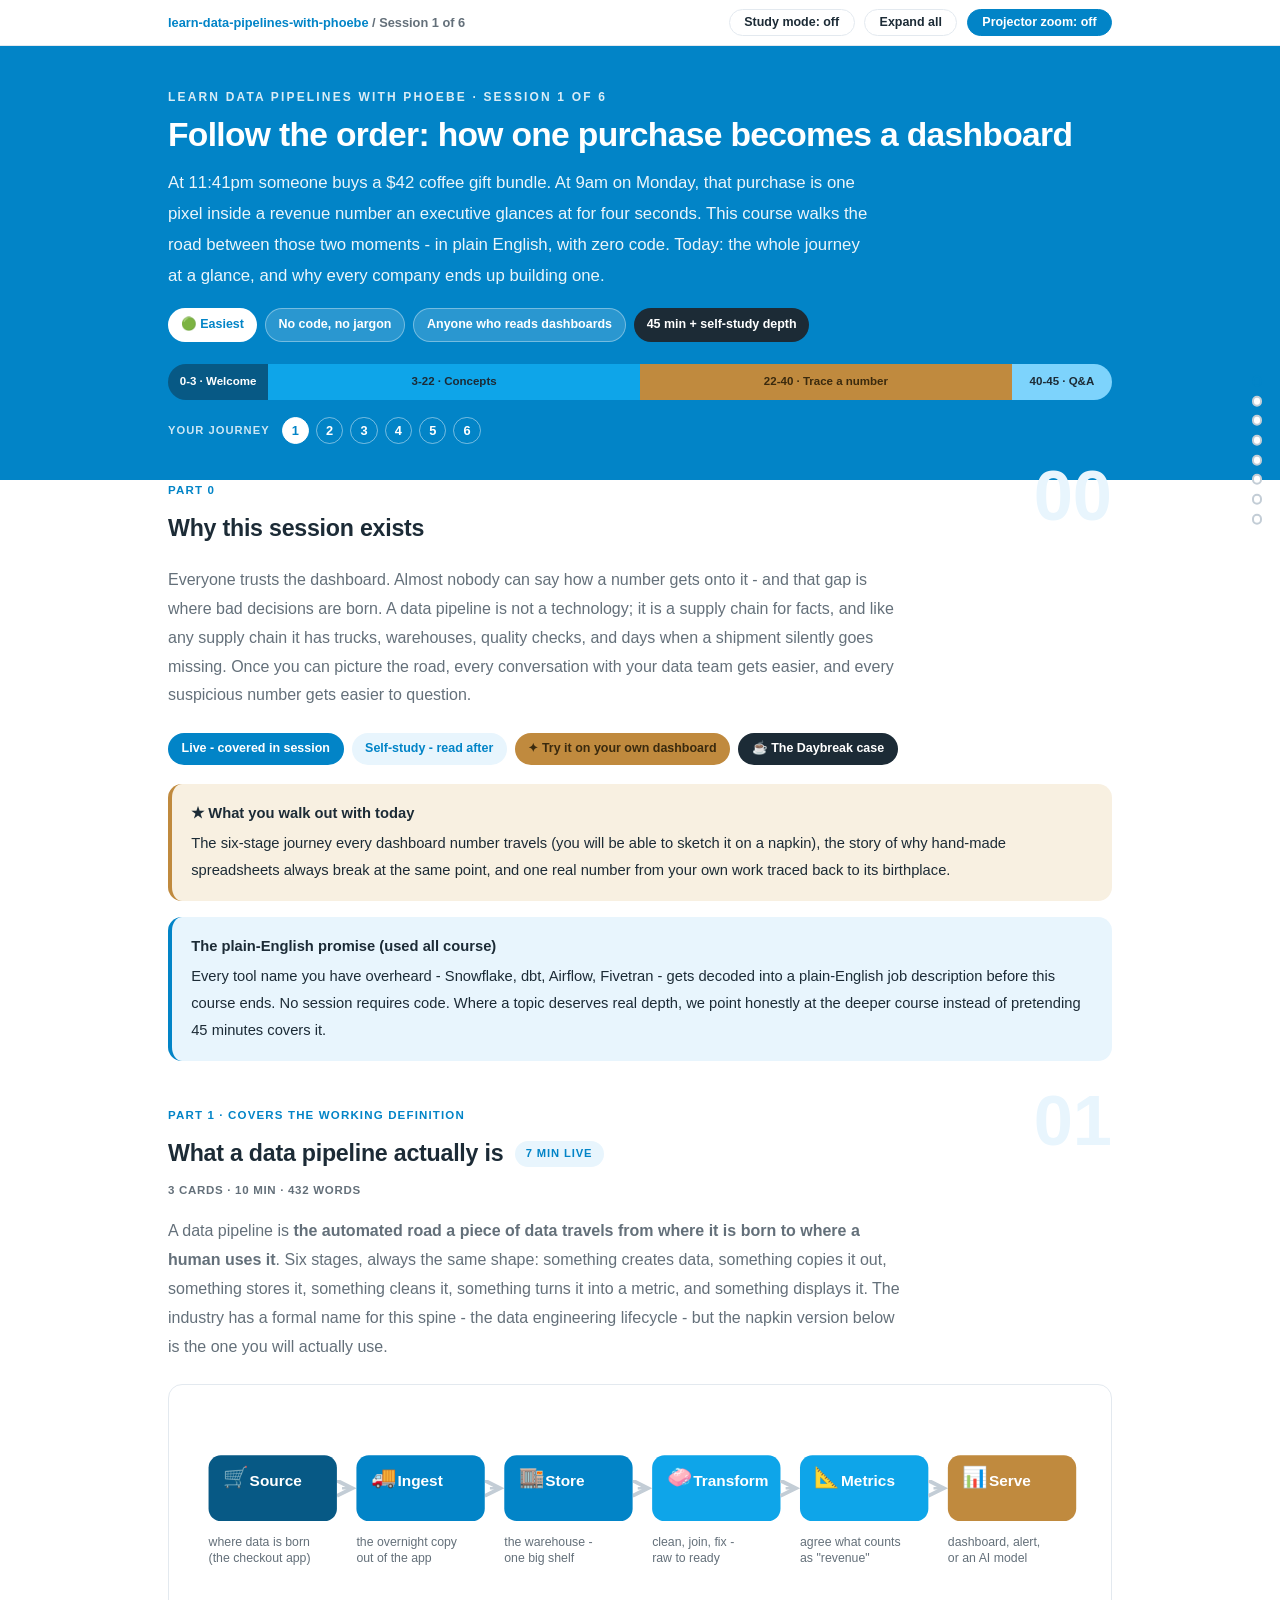
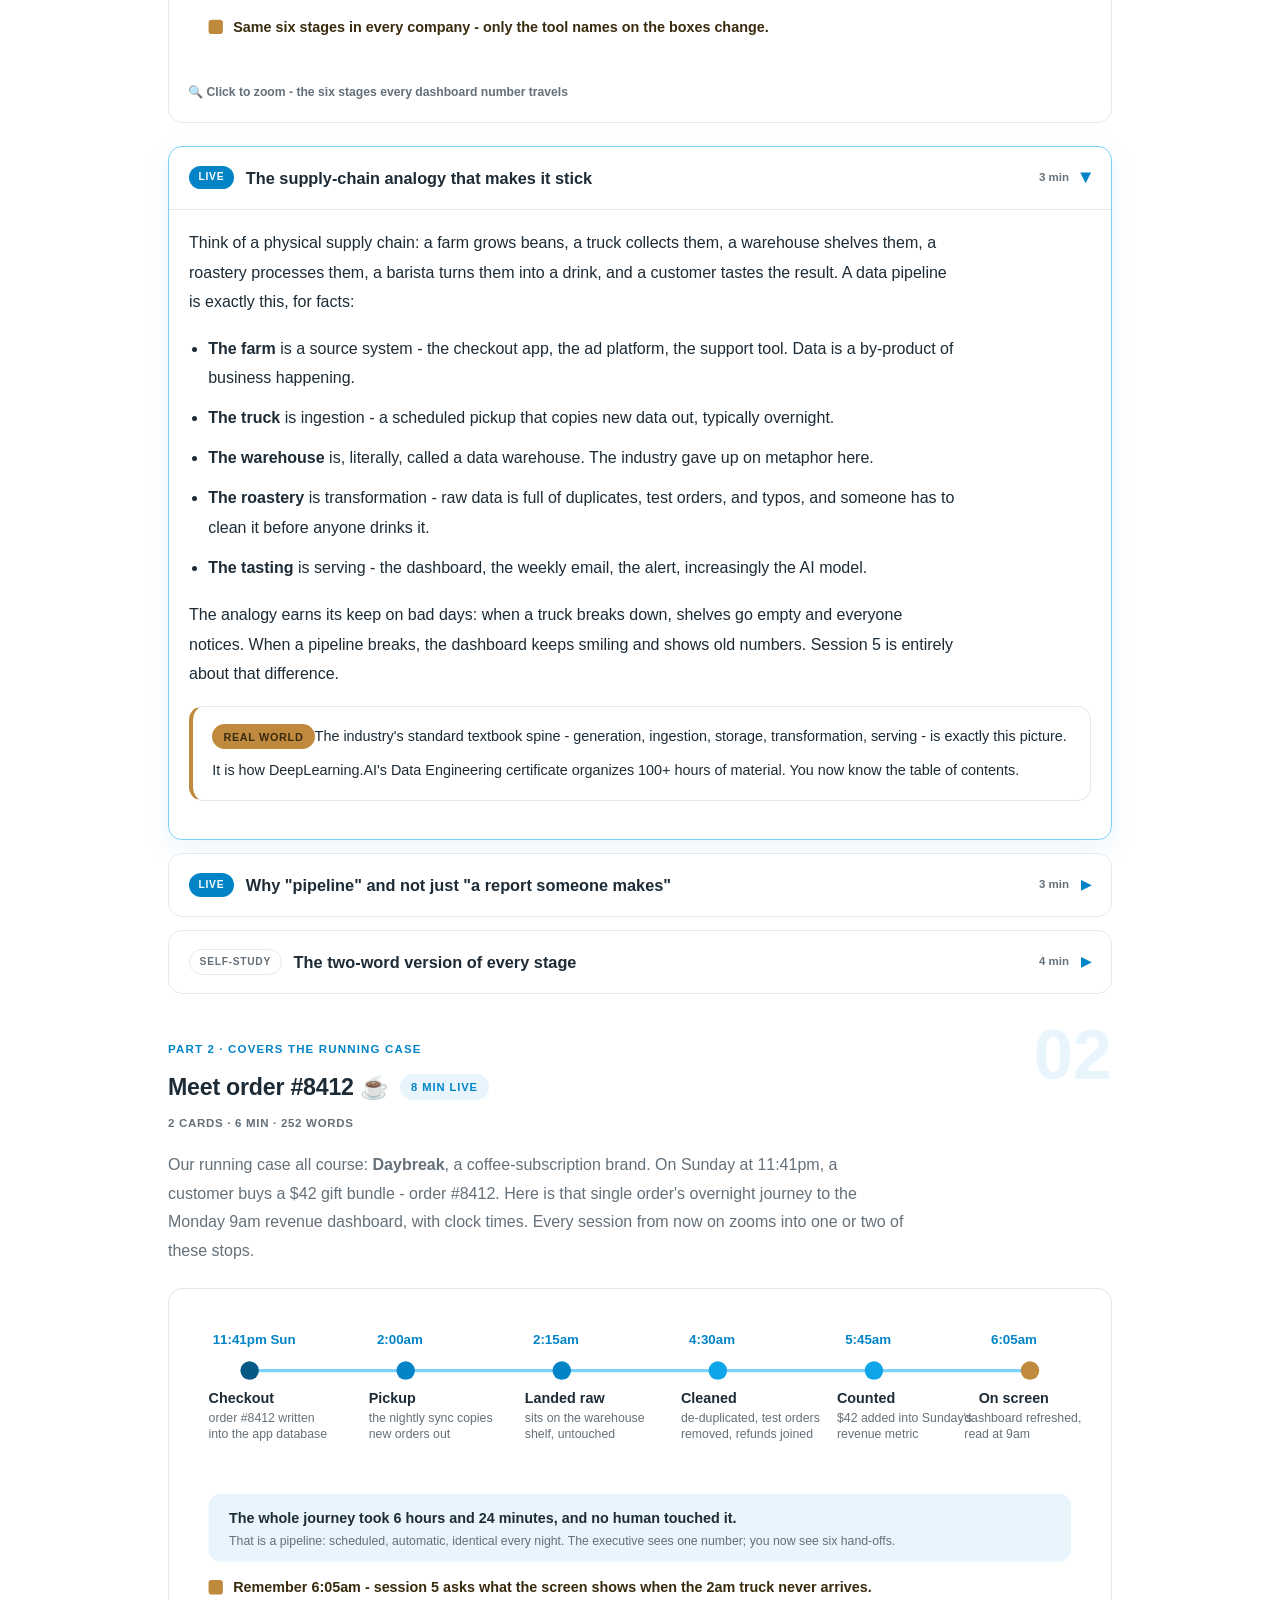
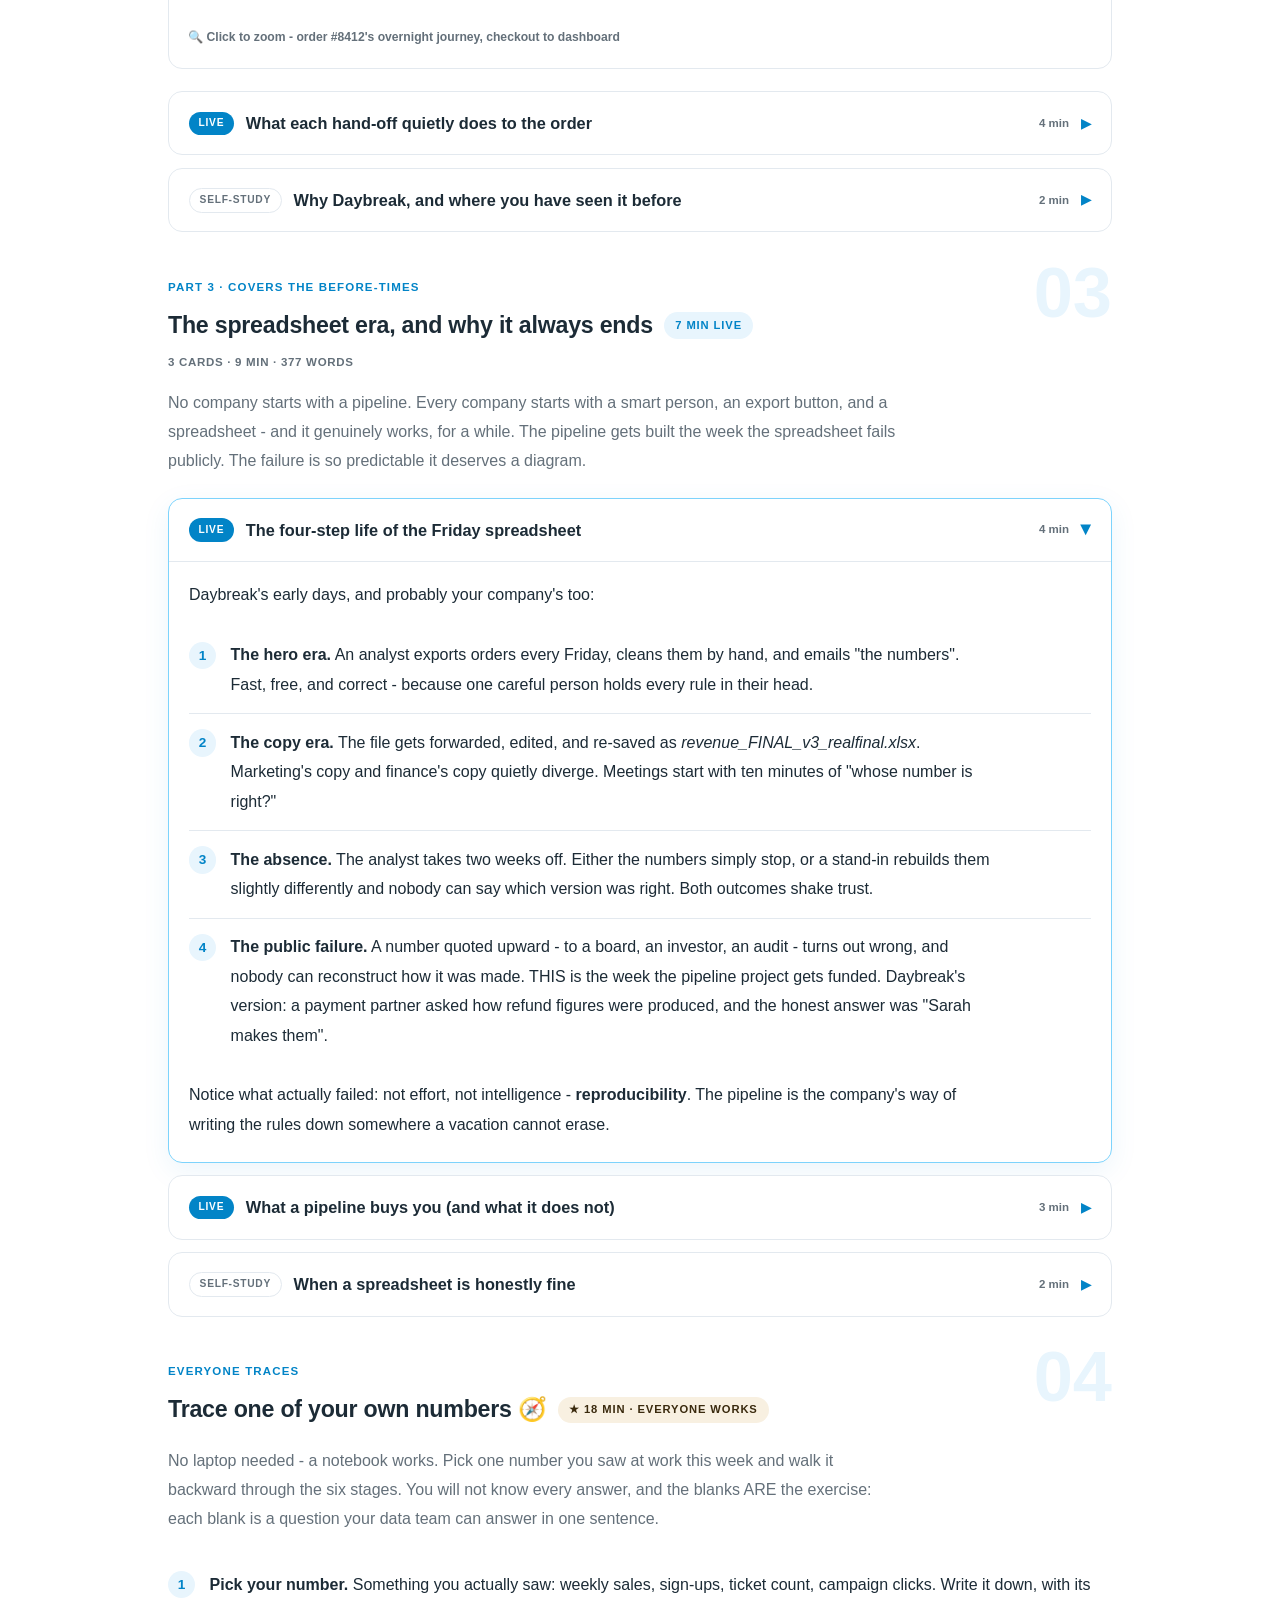
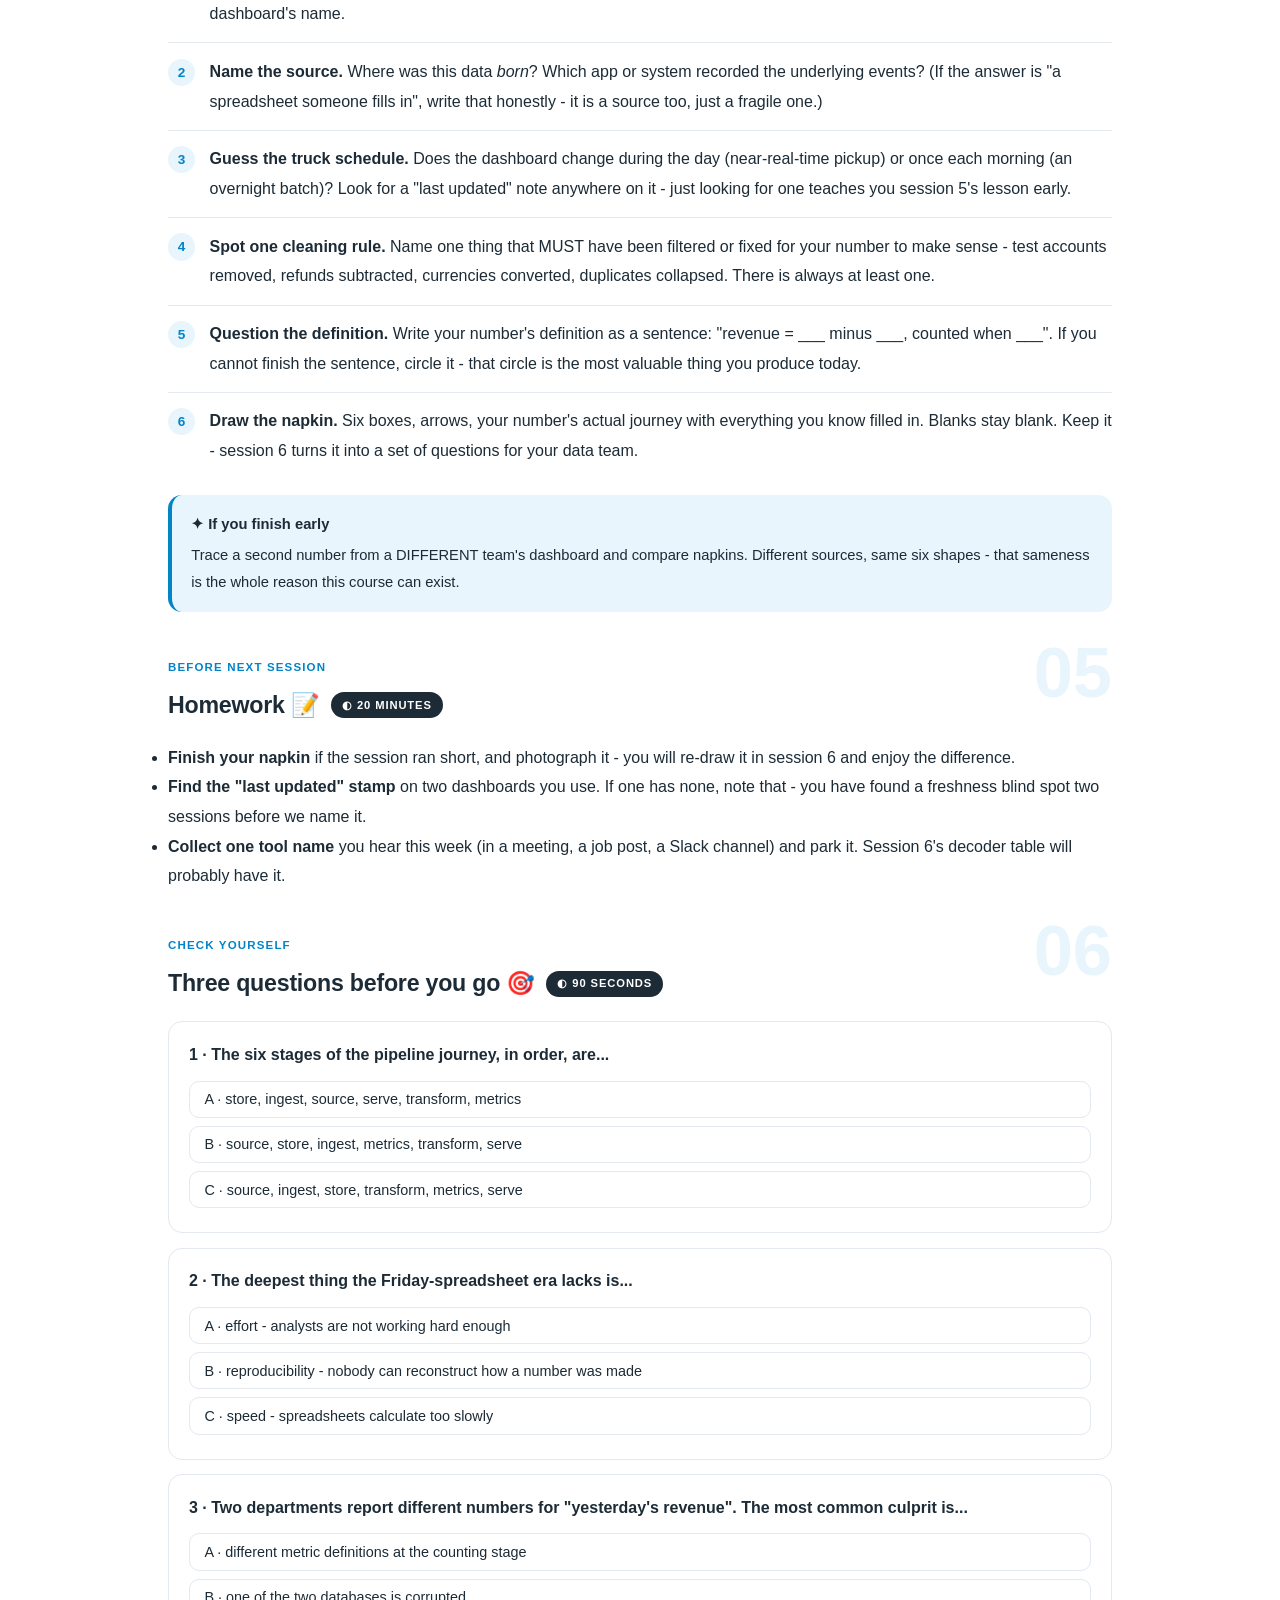
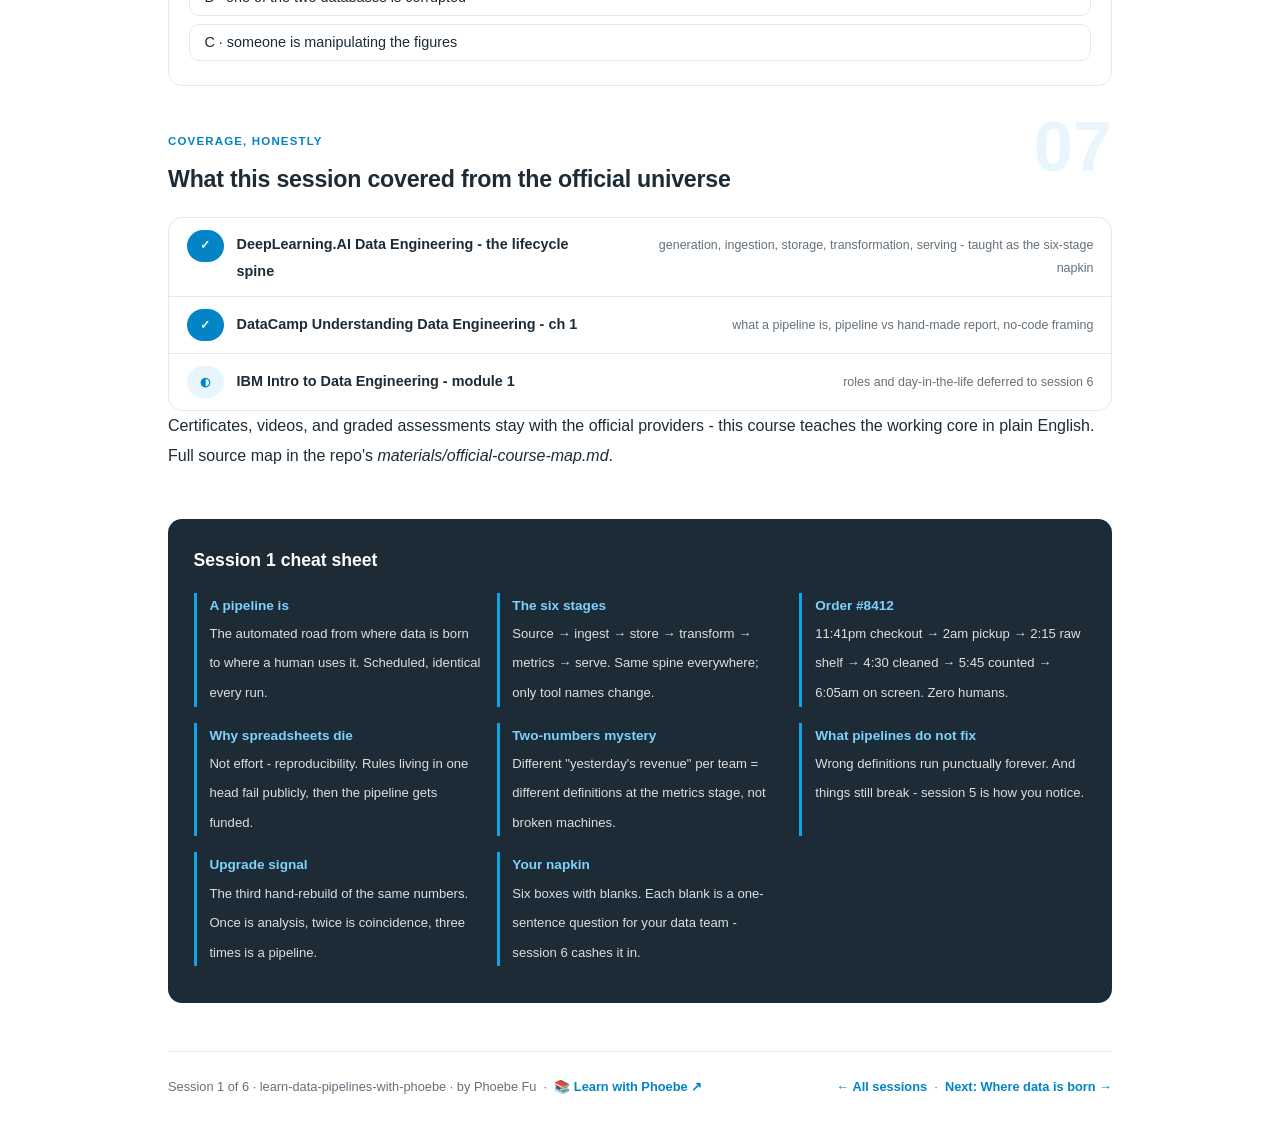
==== commit 4b1f7741: "Fix agenda band contrast, which was unreadable estate-wide The .agenda block hardcodes color:#fff on" ====
--- a/courses/01-follow-the-order.html
+++ b/courses/01-follow-the-order.html
@@ -19,7 +19,7 @@
 <meta name="twitter:image" content="https://phoebefu6.github.io/learn-data-pipelines-with-phoebe/assets/og-cover.png">
 <!-- social:end -->
 <title>Session 1 · Follow the order: how one purchase becomes a dashboard - learn data pipelines with phoebe</title>
-<link rel="stylesheet" href="../assets/style.css?v=6">
+<link rel="stylesheet" href="../assets/style.css?v=7">
 </head>
 <body>
 
--- a/assets/style.css
+++ b/assets/style.css
@@ -87,9 +87,9 @@
 }
 .agenda span { padding: .45rem .3rem; white-space: nowrap; overflow: hidden; text-overflow: ellipsis; }
 .agenda .a1 { background: var(--indigo-deep); }
-.agenda .a2 { background: var(--indigo-mid); }
+.agenda .a2 { background: var(--indigo-mid); color: var(--ink); }
 .agenda .a3 { background: var(--amber); color: var(--amber-ink); }
-.agenda .a4 { background: var(--indigo-soft); }
+.agenda .a4 { background: var(--indigo-soft); color: var(--ink); }
 
 /* ---------- toolbar ---------- */
 .toolbar {
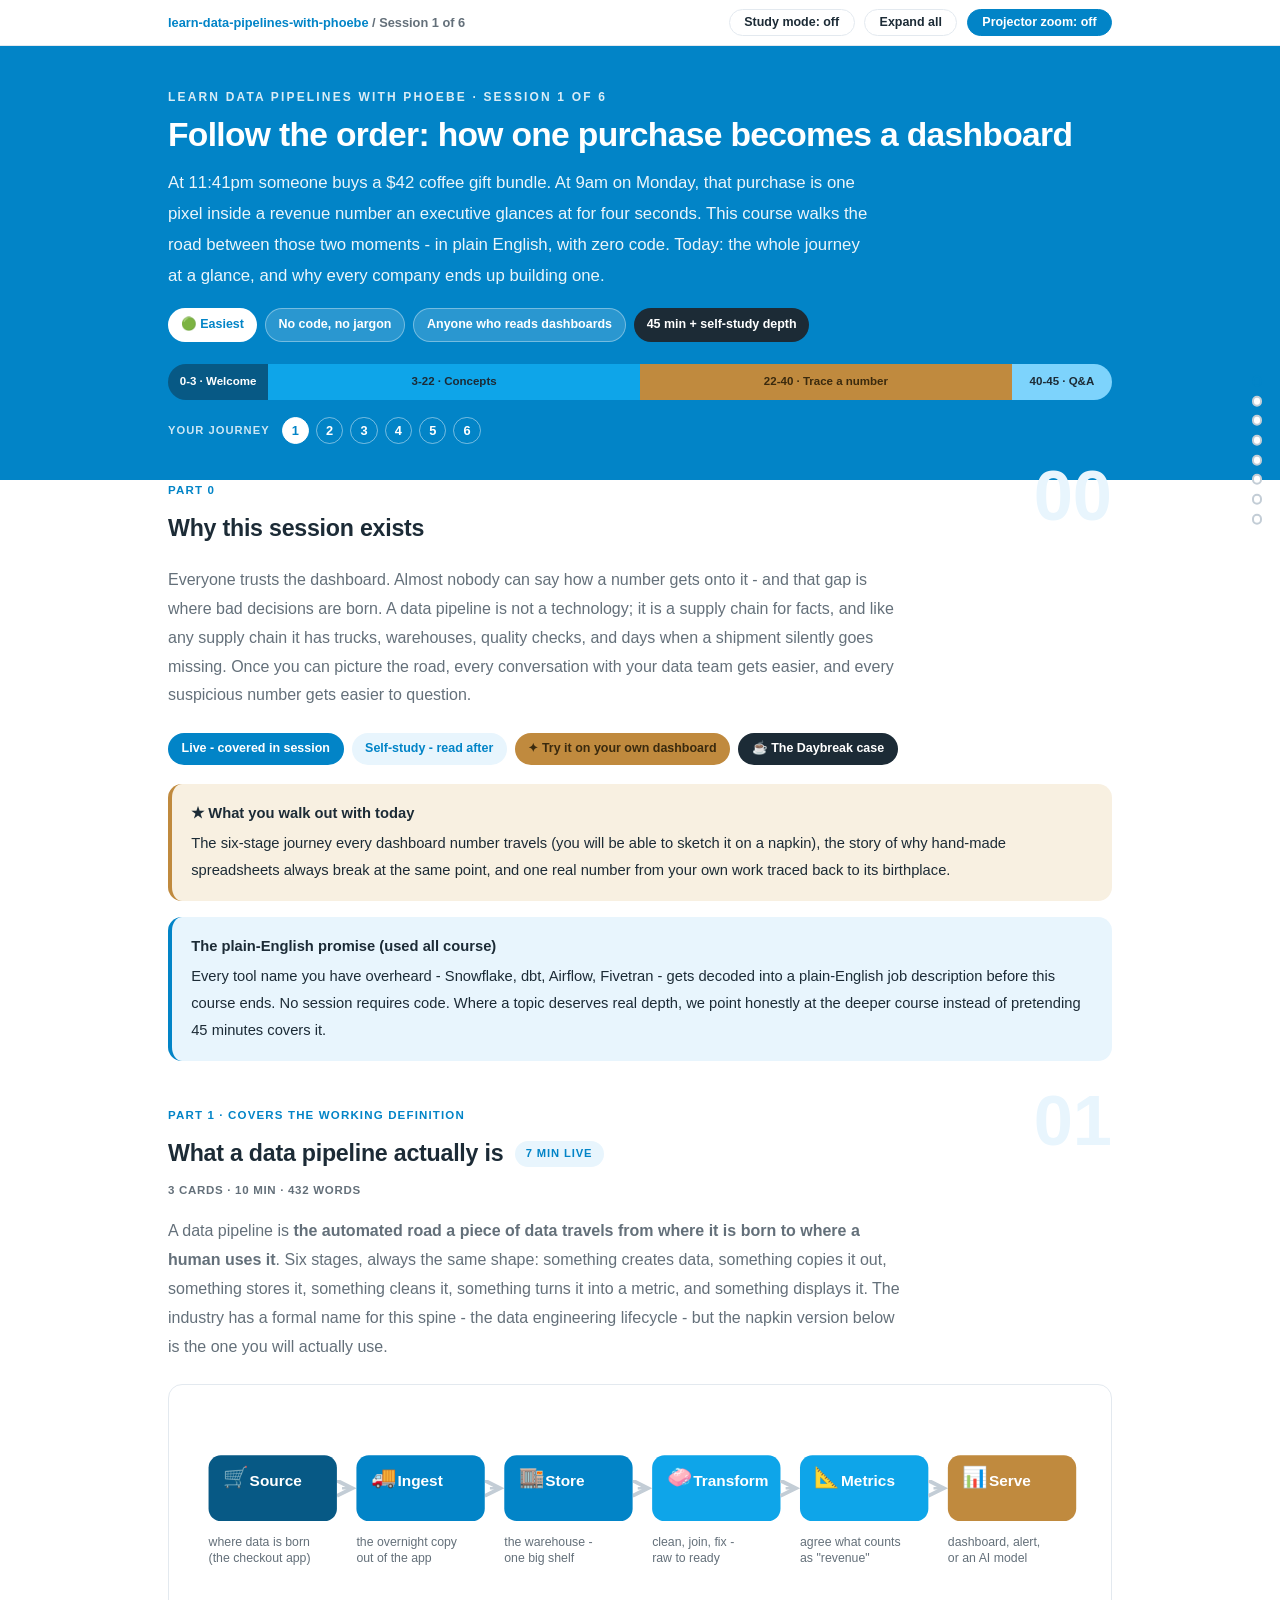
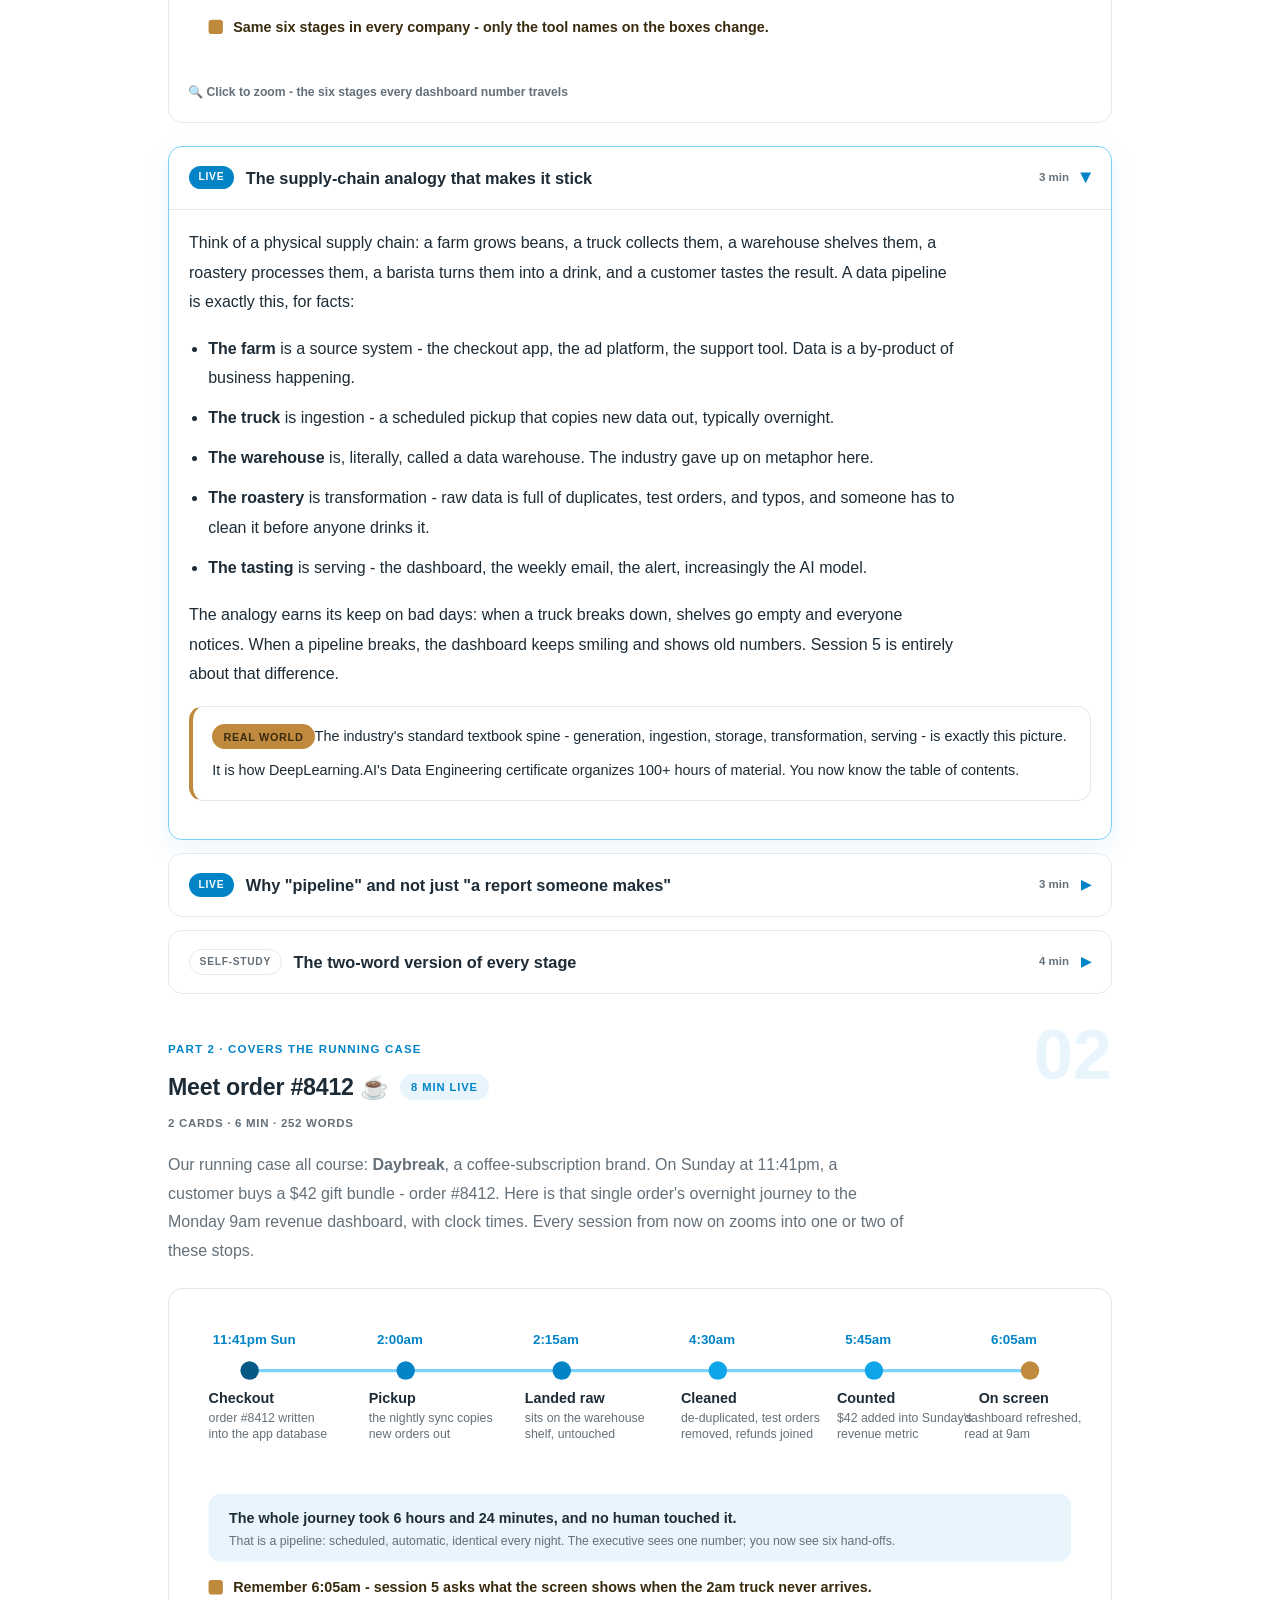
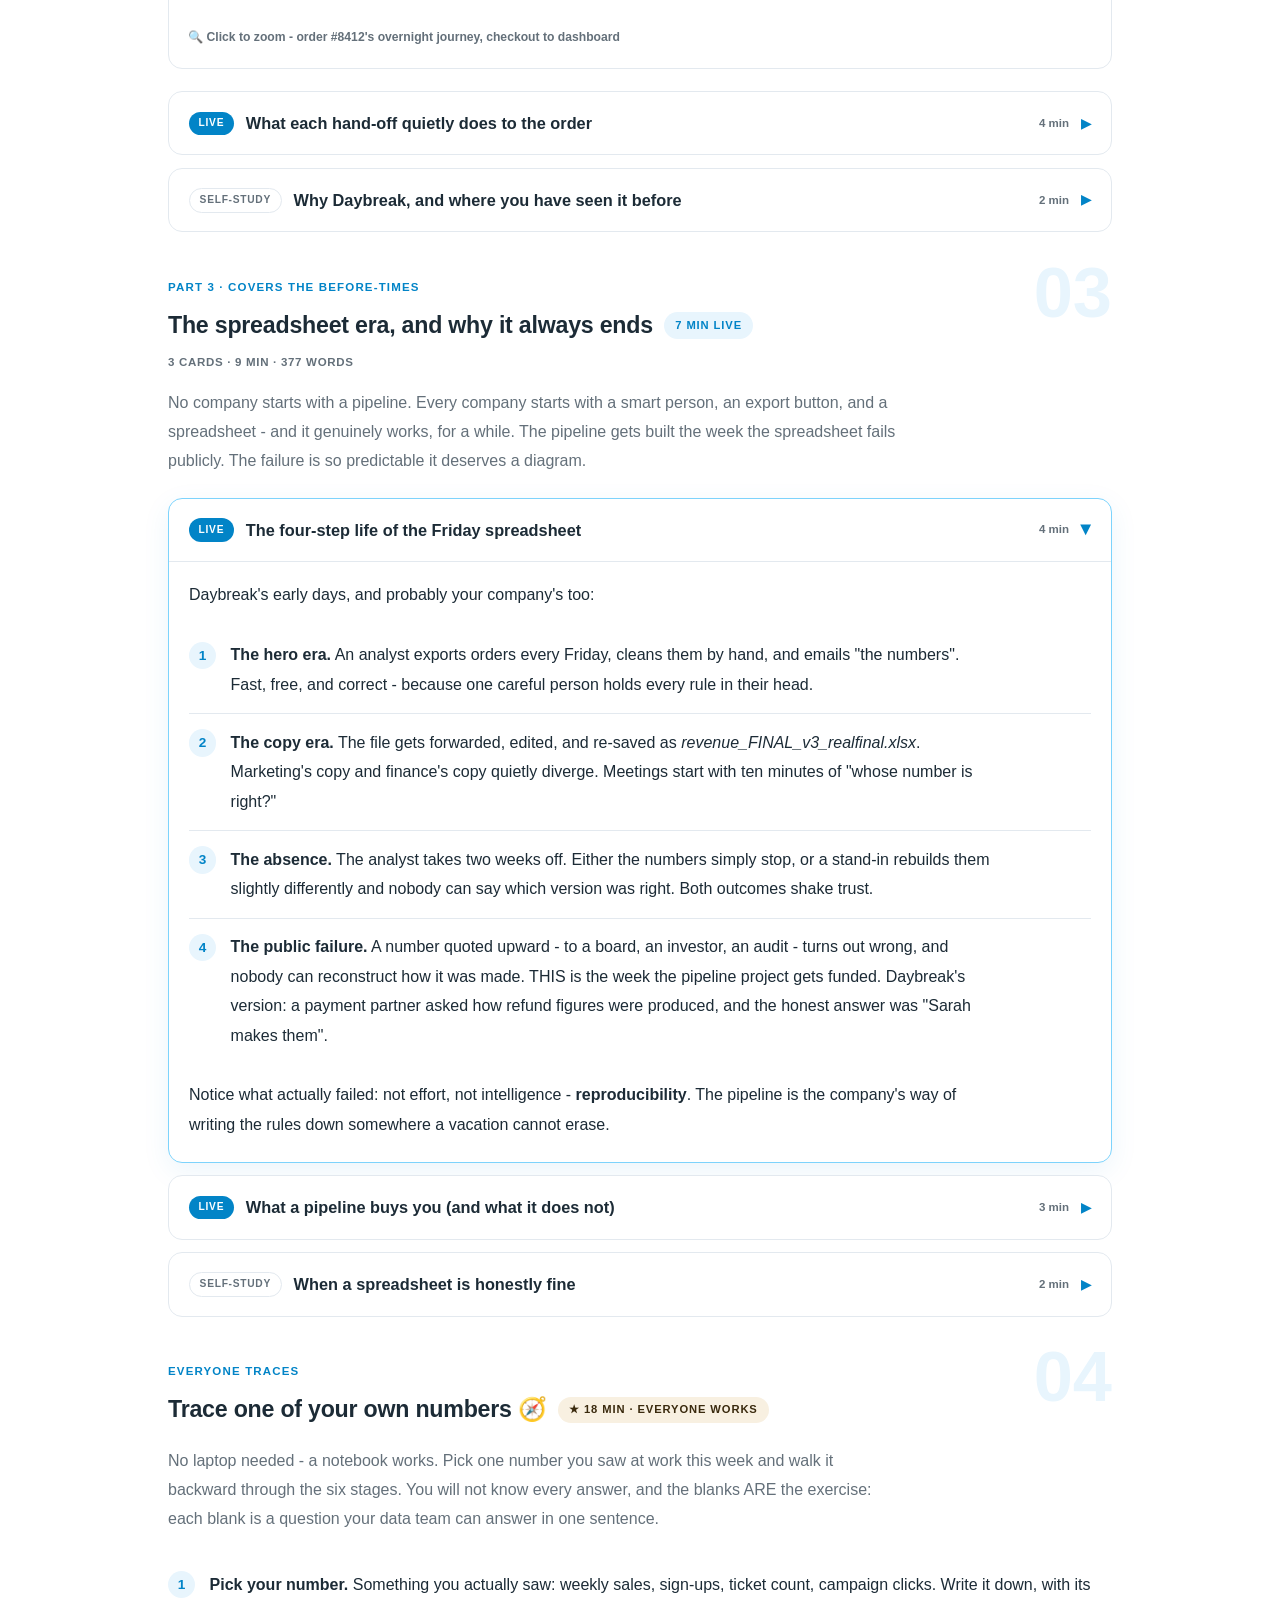
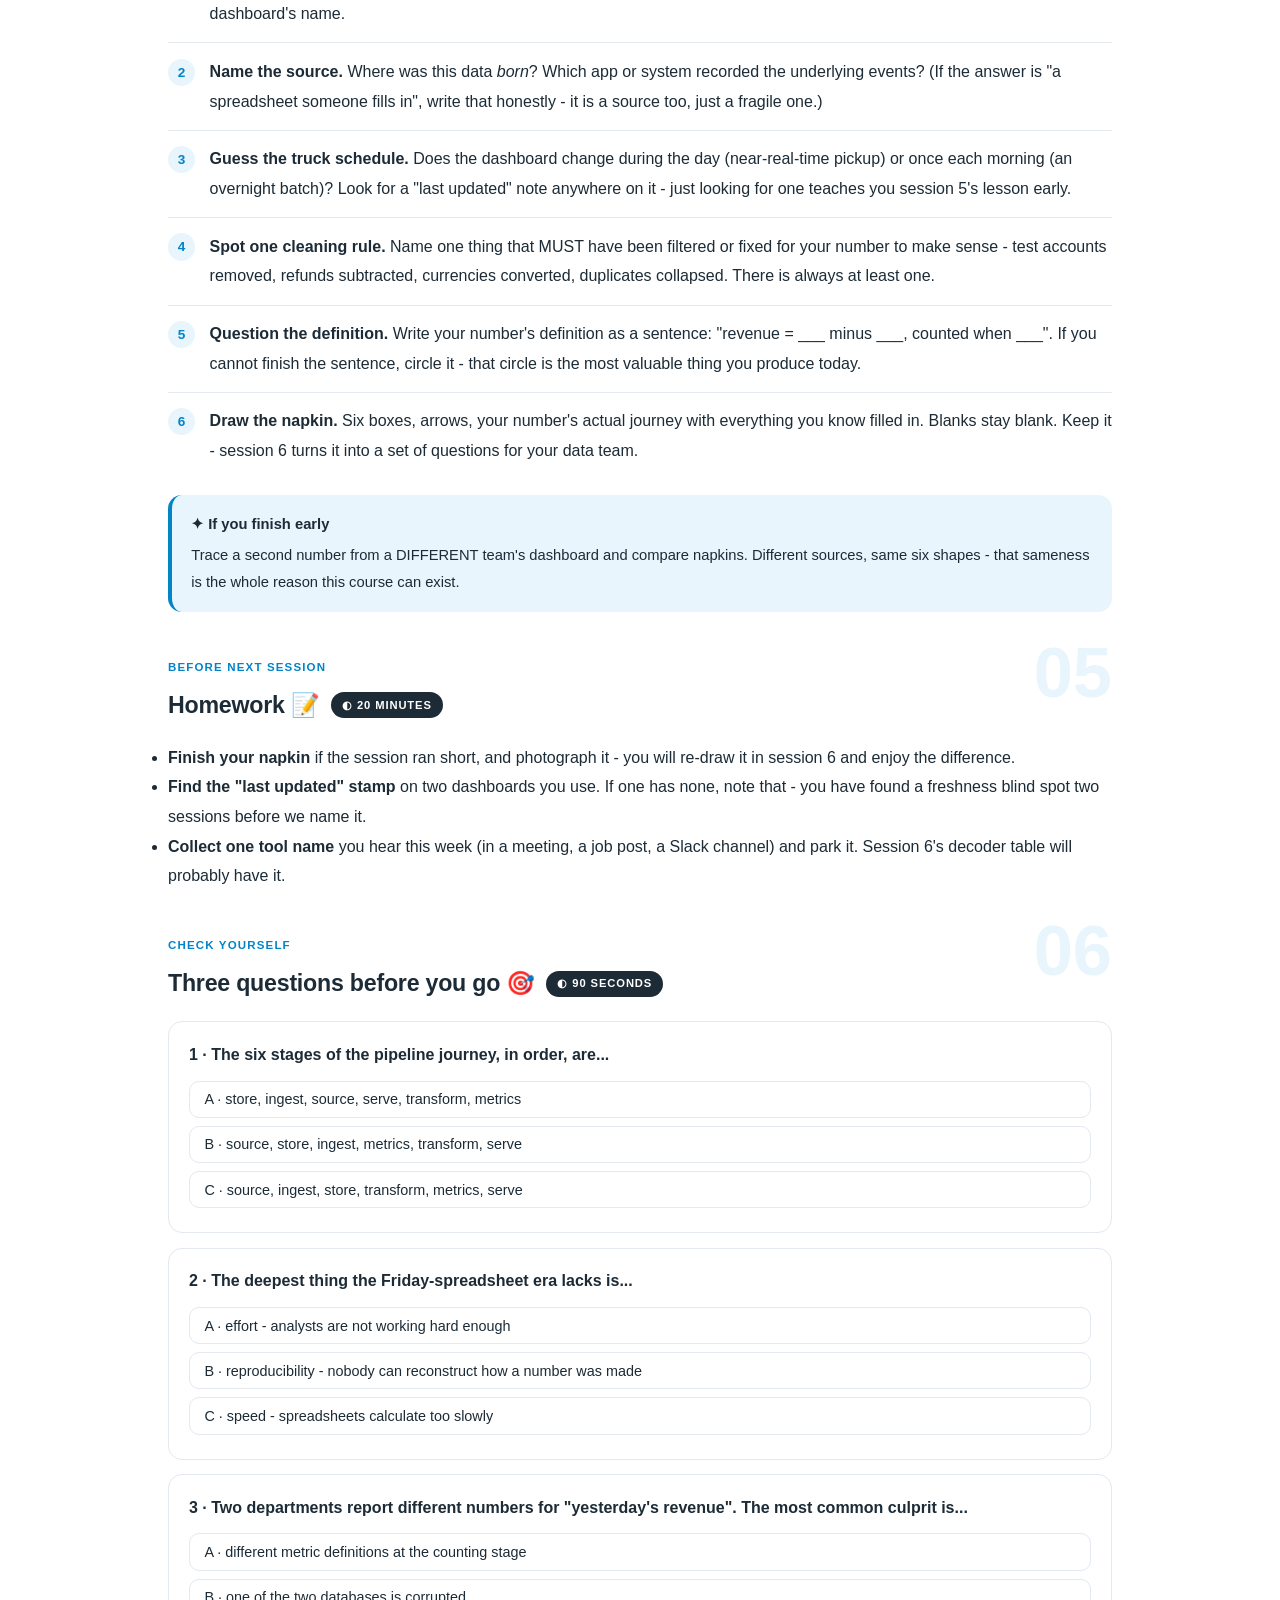
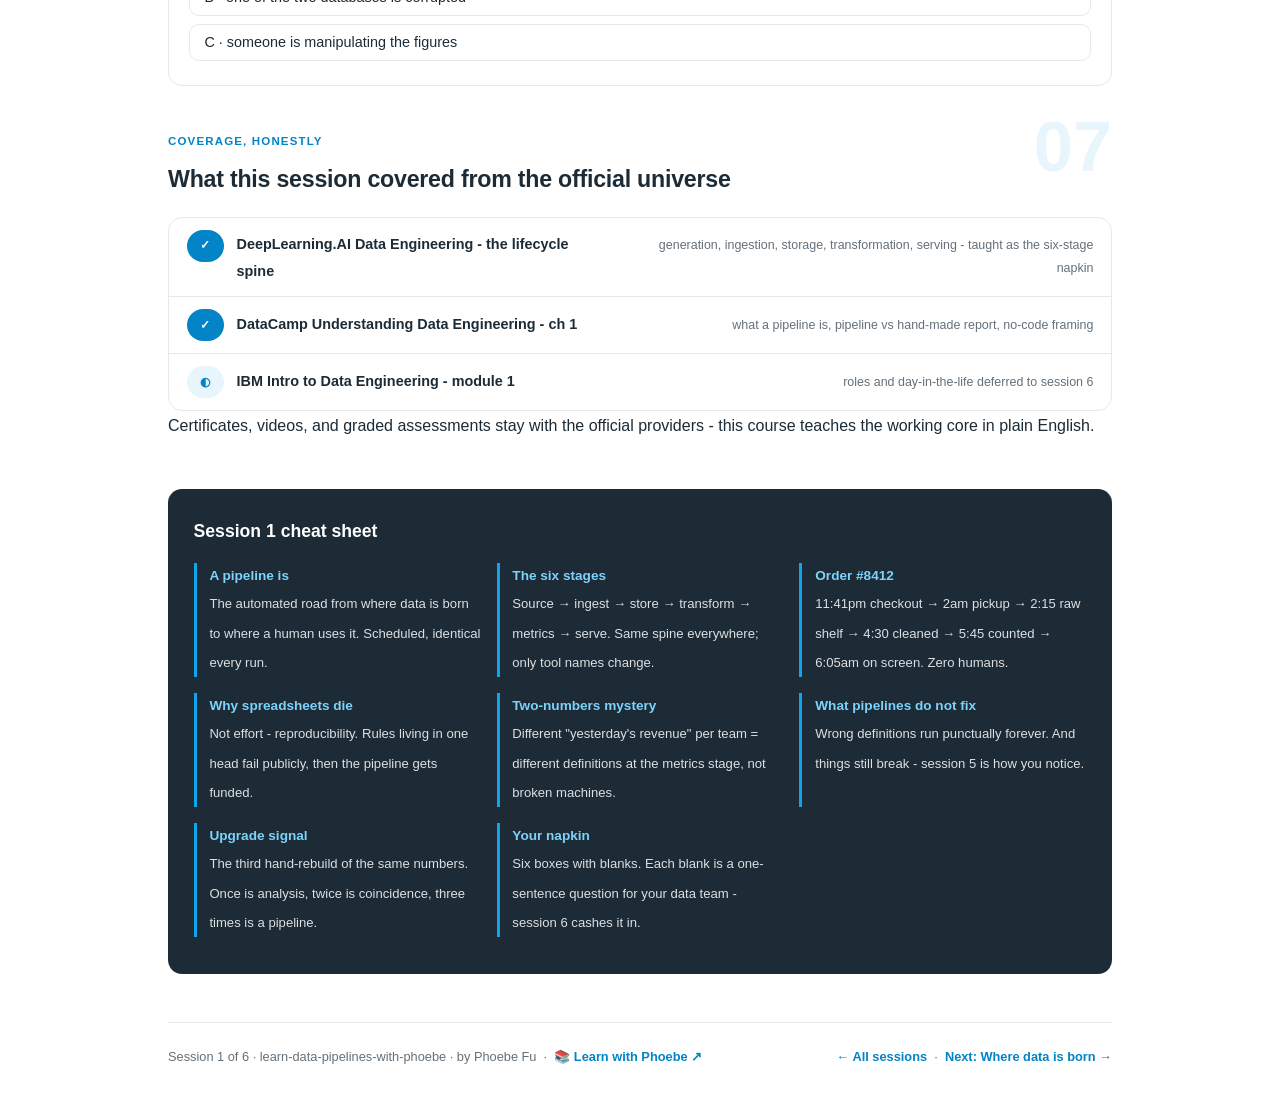
==== commit 983ddbd8: "Session pages: remove the internal source-map path A session page is a page a learner reads, so a bu" ====
--- a/courses/01-follow-the-order.html
+++ b/courses/01-follow-the-order.html
@@ -377,7 +377,7 @@
       <div class="covered-row"><span class="status pill solid">✓</span><span class="name">DataCamp Understanding Data Engineering - ch 1</span><span class="note">what a pipeline is, pipeline vs hand-made report, no-code framing</span></div>
       <div class="covered-row"><span class="status pill light">◐</span><span class="name">IBM Intro to Data Engineering - module 1</span><span class="note">roles and day-in-the-life deferred to session 6</span></div>
     </div>
-    <p>Certificates, videos, and graded assessments stay with the official providers - this course teaches the working core in plain English. Full source map in the repo's <em>materials/official-course-map.md</em>.</p>
+    <p>Certificates, videos, and graded assessments stay with the official providers - this course teaches the working core in plain English.</p>
   </section>
 
   <!-- ============ CHEAT SHEET ============ -->
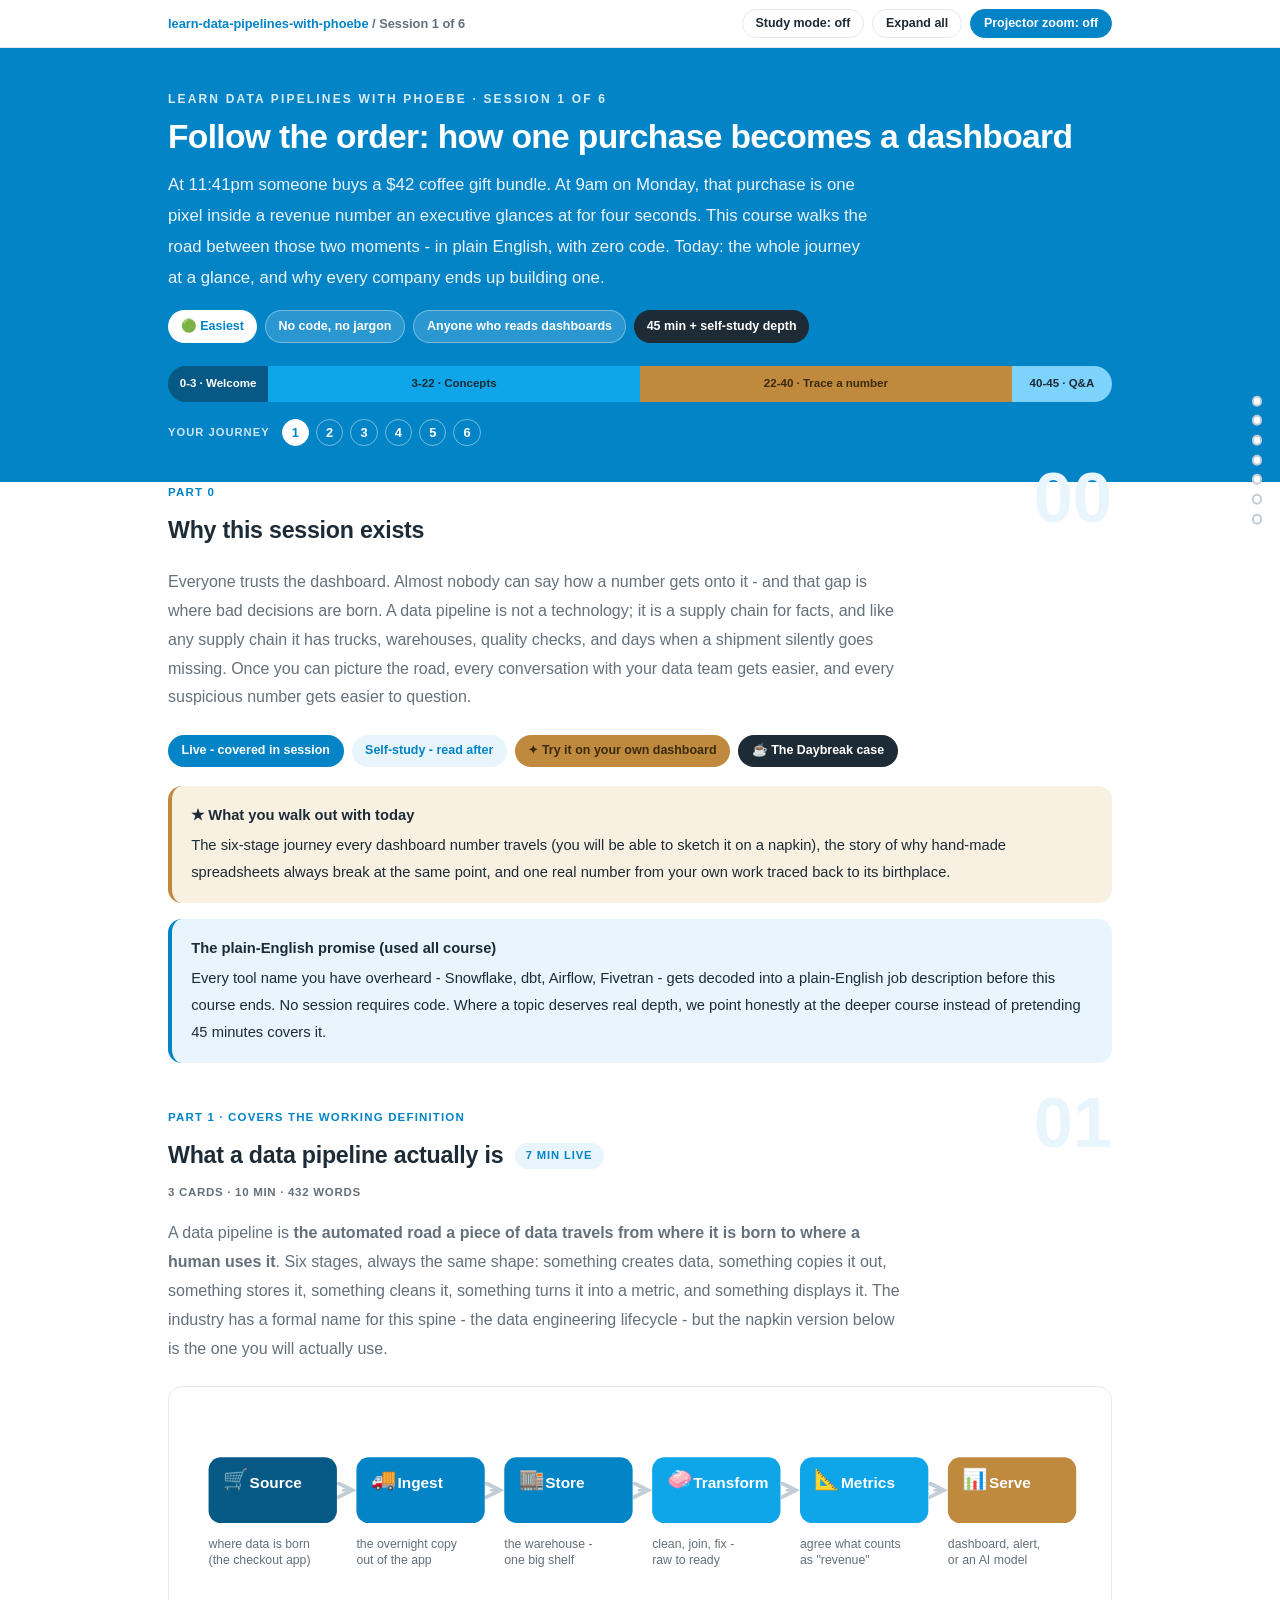
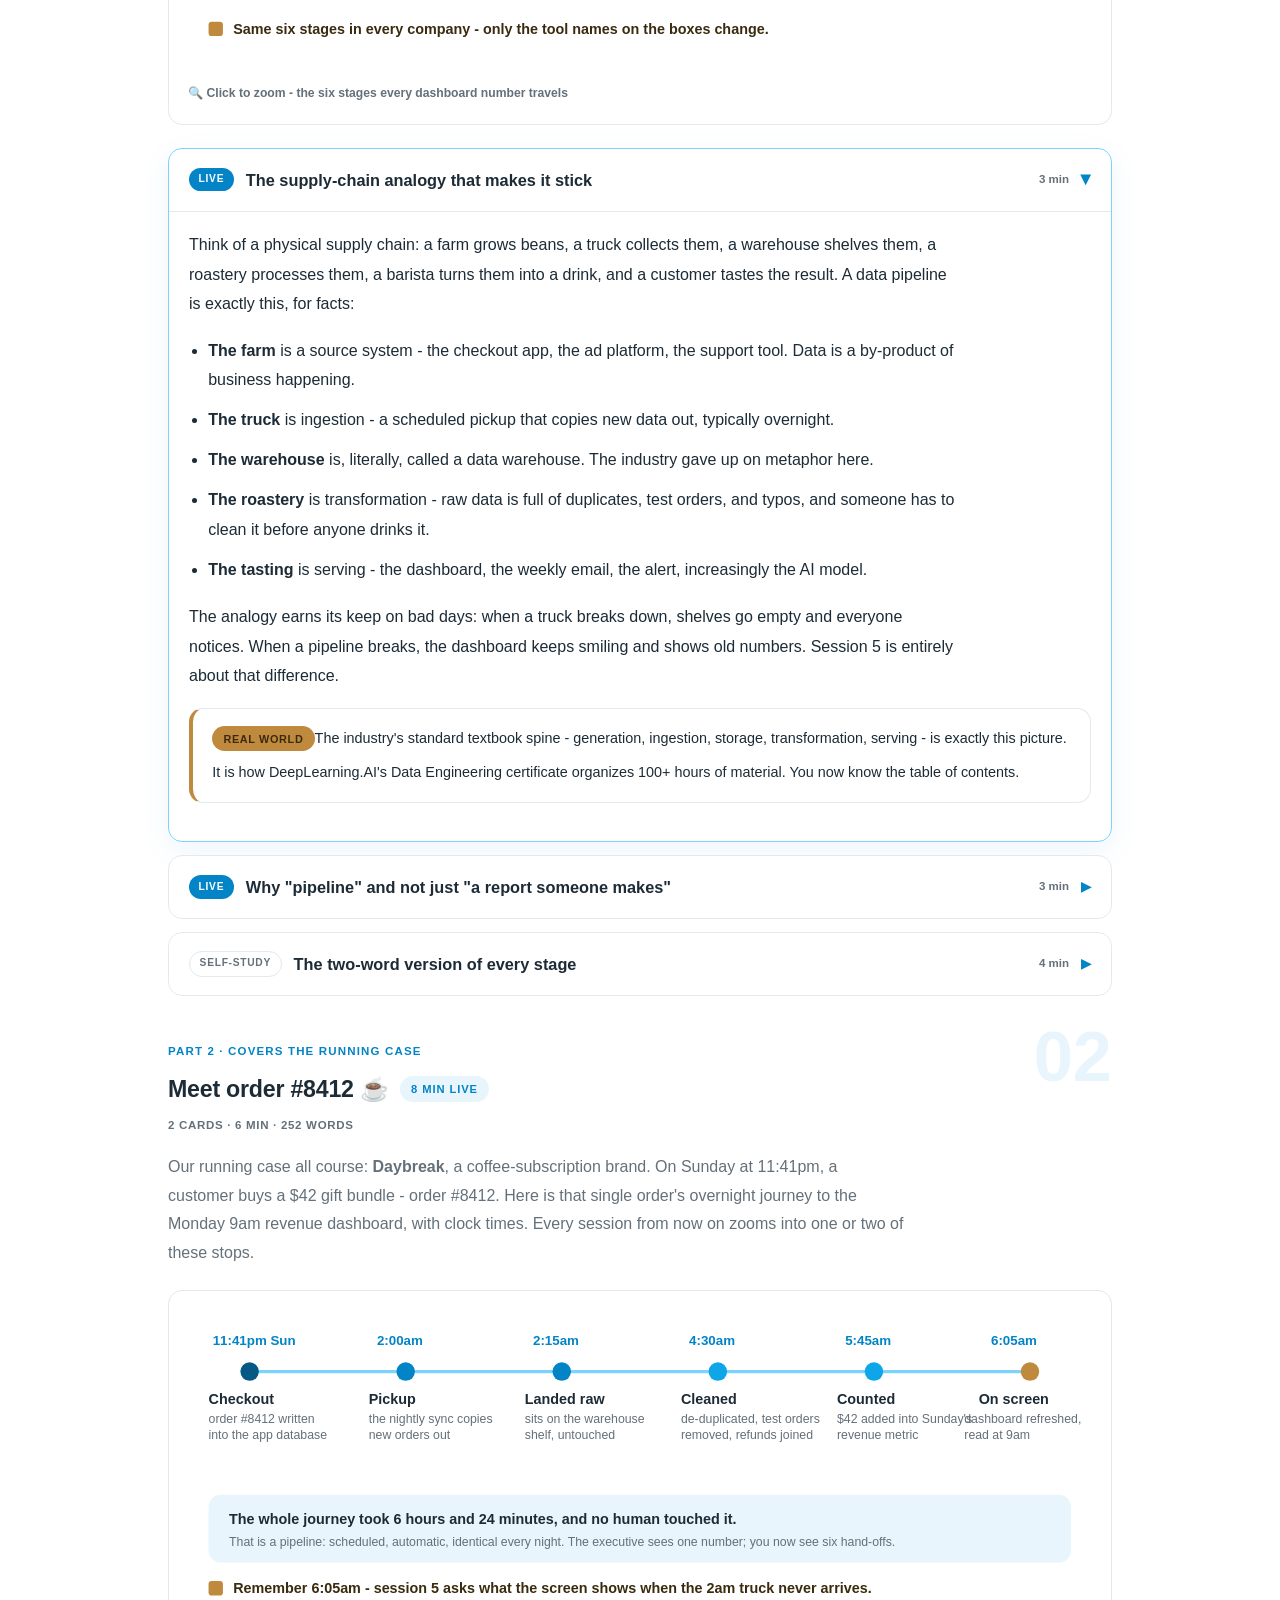
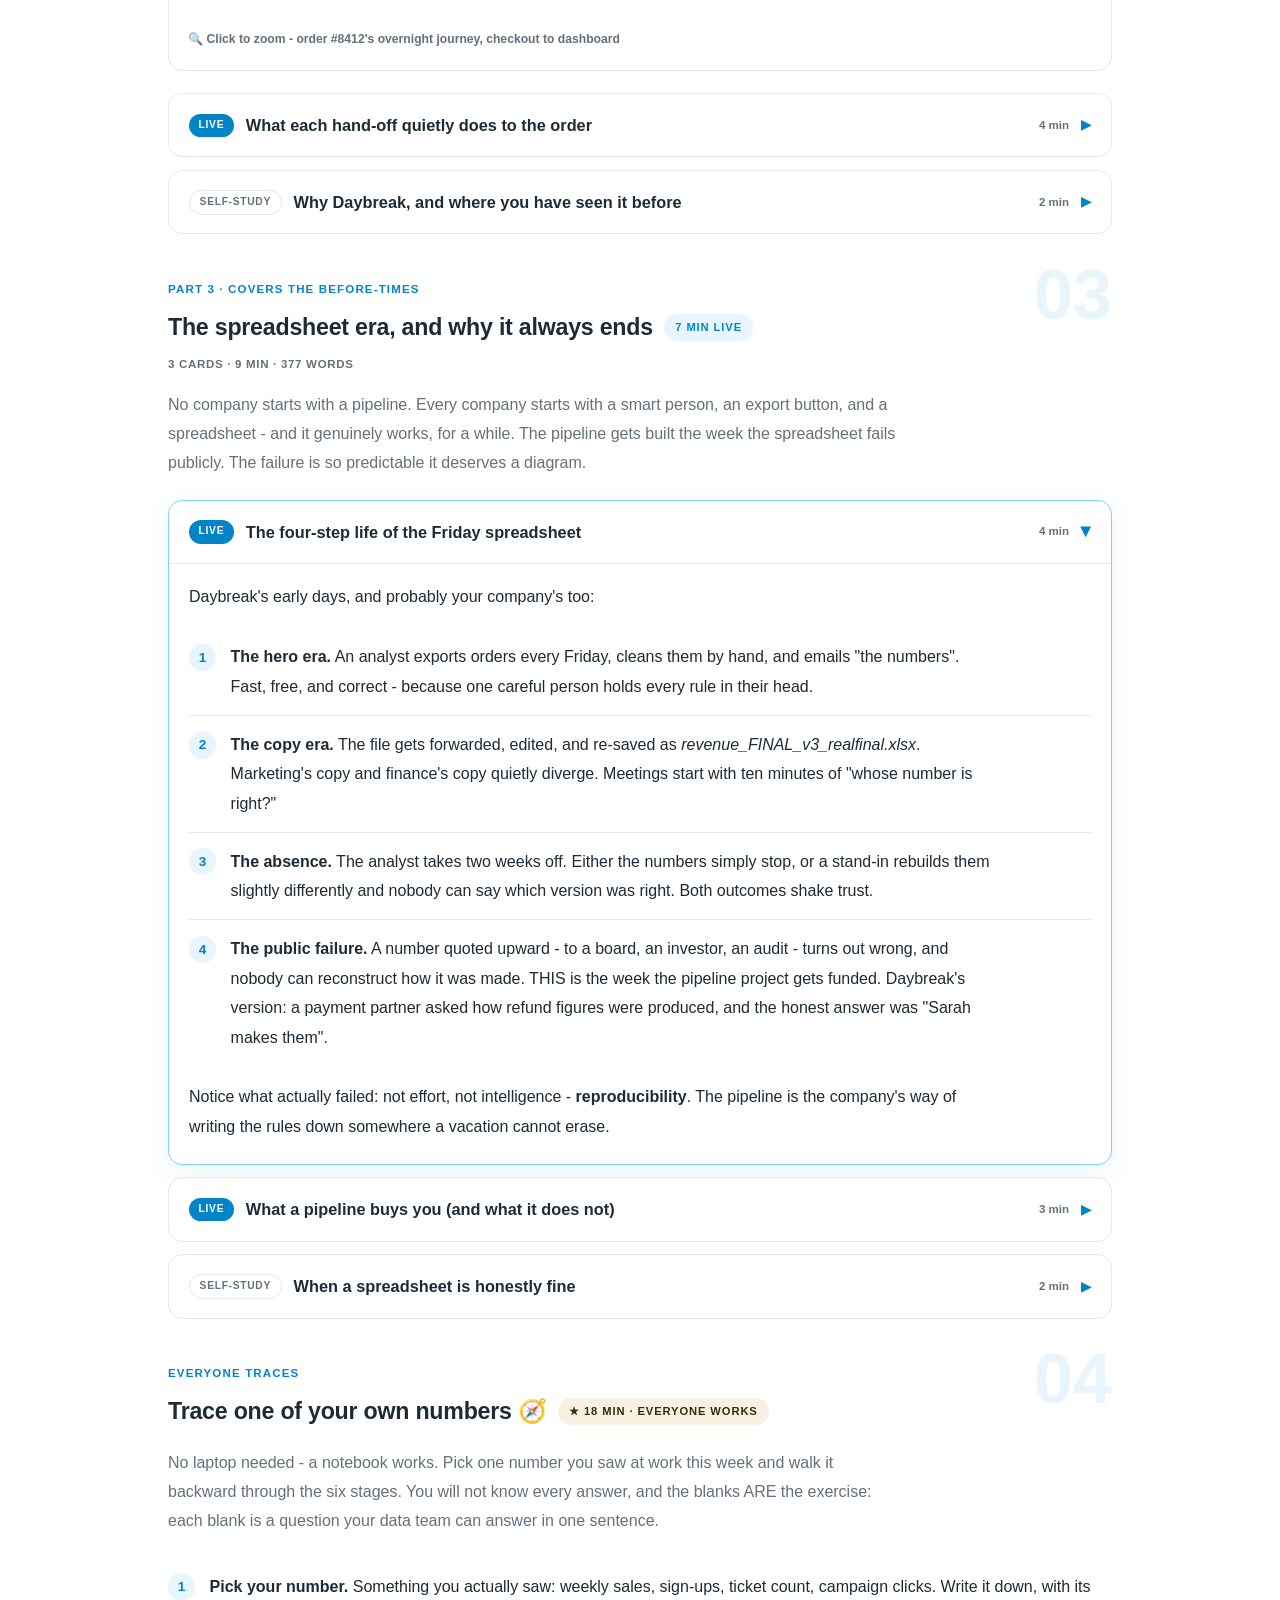
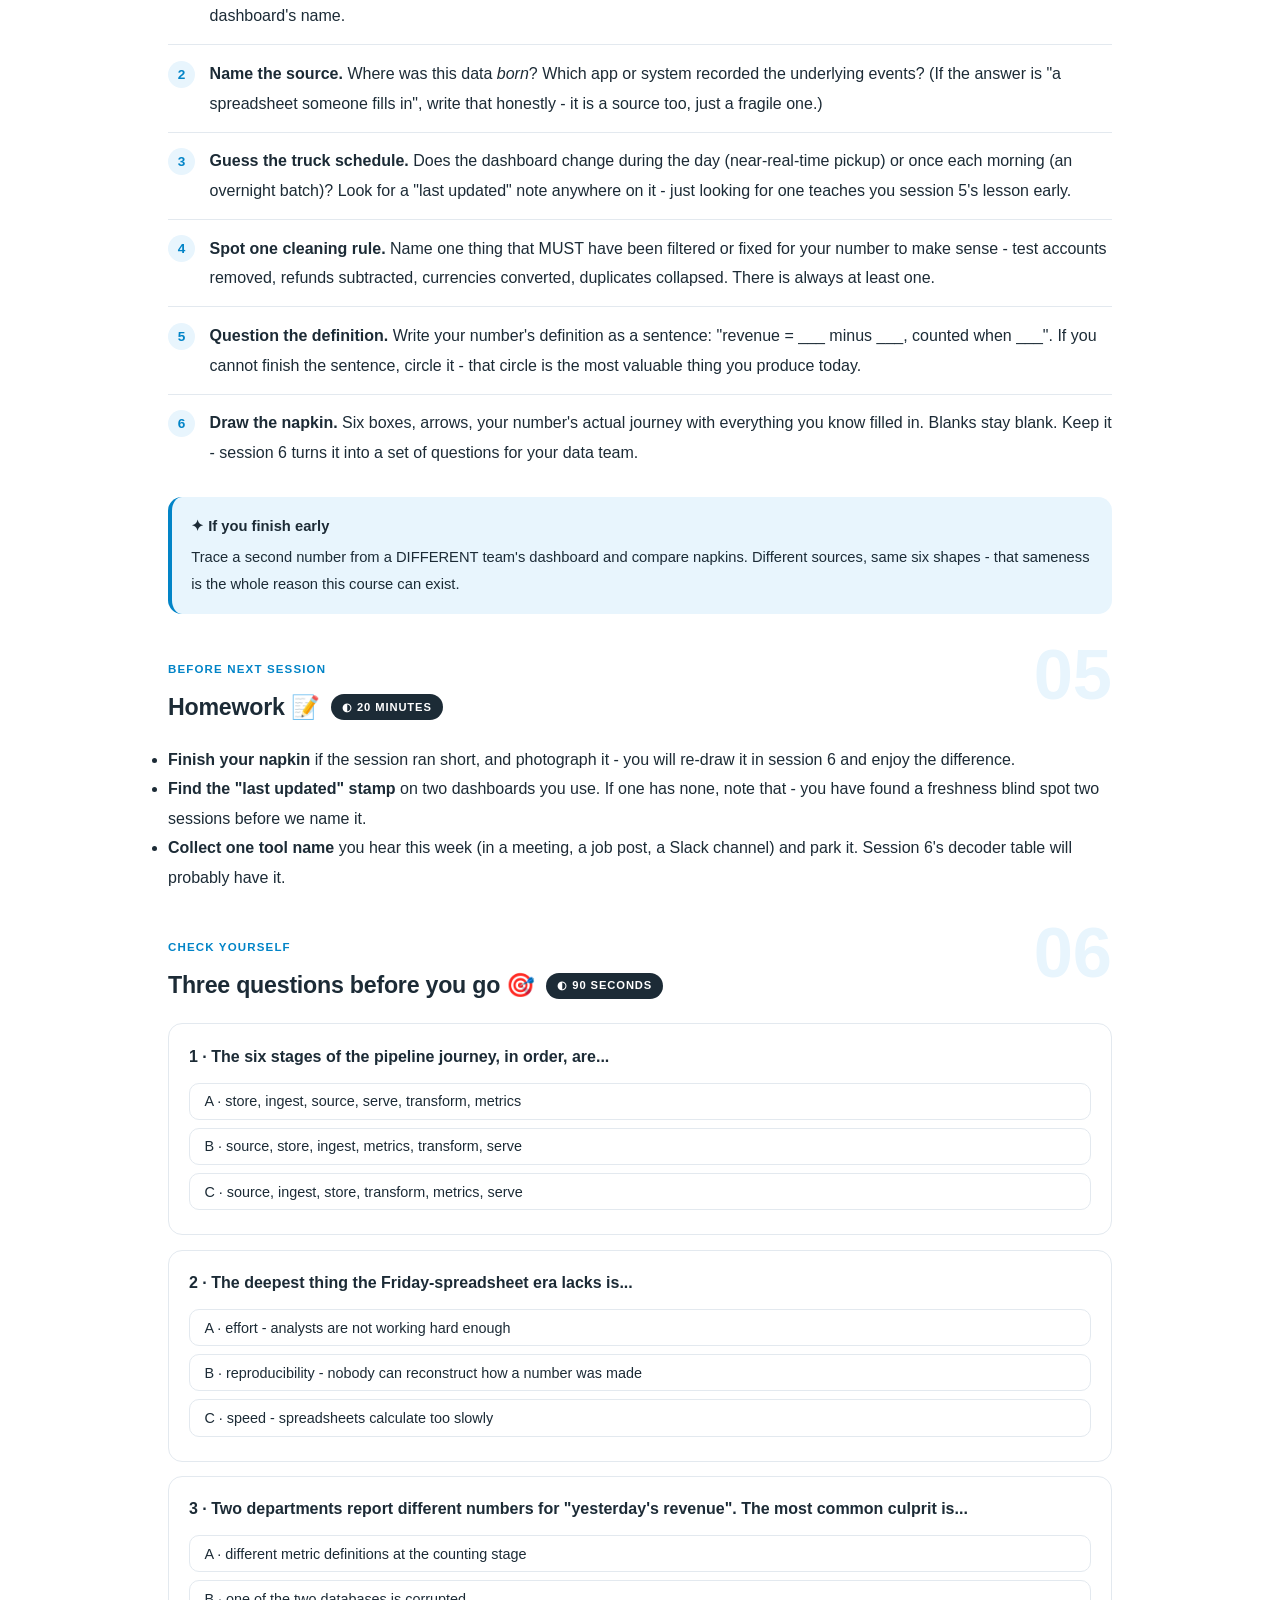
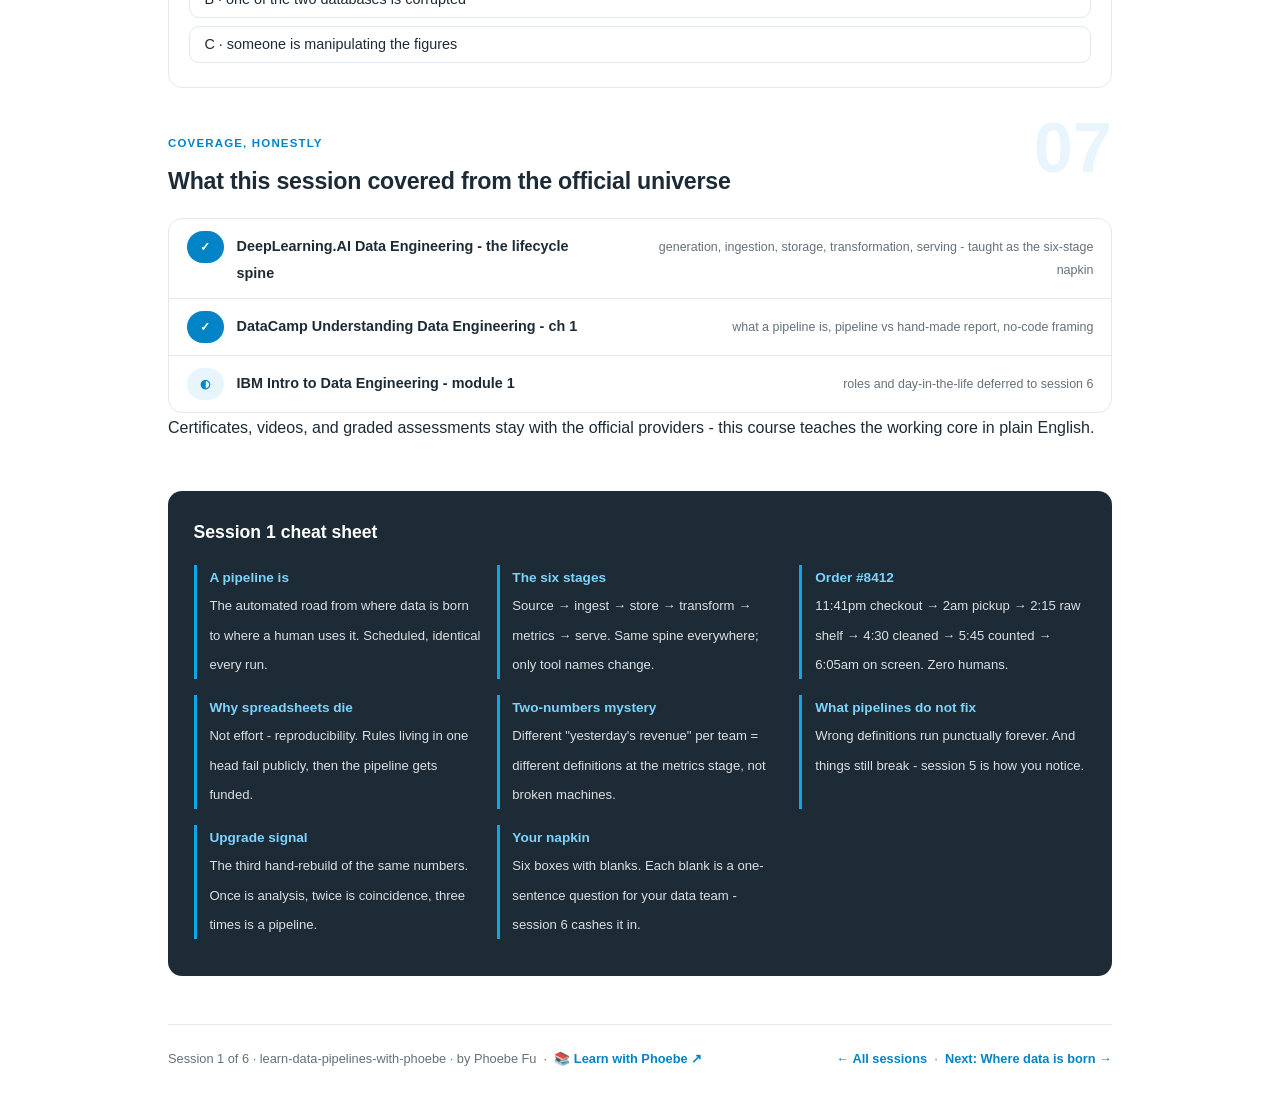
==== commit 39481839: "Layout: code boxes stack under step text; toolbar is one row Shared-template defect, live estate-wid" ====
--- a/courses/01-follow-the-order.html
+++ b/courses/01-follow-the-order.html
@@ -19,7 +19,7 @@
 <meta name="twitter:image" content="https://phoebefu6.github.io/learn-data-pipelines-with-phoebe/assets/og-cover.png">
 <!-- social:end -->
 <title>Session 1 · Follow the order: how one purchase becomes a dashboard - learn data pipelines with phoebe</title>
-<link rel="stylesheet" href="../assets/style.css?v=7">
+<link rel="stylesheet" href="../assets/style.css?v=9">
 </head>
 <body>
 
--- a/assets/style.css
+++ b/assets/style.css
@@ -101,8 +101,9 @@
   border-bottom: 1px solid var(--hairline);
   padding: .55rem 0;
 }
-.toolbar .wrap { display: flex; align-items: center; gap: .6rem; }
-.toolbar .crumb { font-size: .8rem; color: var(--muted); font-weight: 600; margin-right: auto; }
+.toolbar .wrap { display: flex; align-items: center; gap: .5rem; flex-wrap: nowrap; }
+.toolbar .crumb { font-size: .8rem; color: var(--muted); font-weight: 600; margin-right: auto; min-width: 0; white-space: nowrap; overflow: hidden; text-overflow: ellipsis; }
+.toolbar .btn { white-space: nowrap; flex: none; padding: .38rem .8rem; font-size: .78rem; line-height: 1.2; }
 .toolbar .crumb a { color: var(--indigo); text-decoration: none; }
 .btn {
   border: 1px solid var(--hairline);
@@ -302,11 +303,15 @@
 /* ---------- demo steps ---------- */
 .steps { counter-reset: step; margin: .6rem 0 1rem; }
 .step {
-  display: flex;
-  gap: .9rem;
+  display: grid;
+  grid-template-columns: max-content minmax(0, 1fr);
+  column-gap: .9rem;
+  row-gap: .2rem;
   padding: .85rem 0;
   border-bottom: .5px solid var(--hairline);
 }
+.step > * { grid-column: 2; min-width: 0; }
+.step > .prompt-box { margin: .8rem 0 .4rem; }
 .step:last-child { border-bottom: none; }
 .step::before {
   counter-increment: step;
@@ -767,7 +772,10 @@
   /* 44px tap targets */
   details.card summary { min-height: 44px; }
   .qopt { min-height: 44px; display: flex; align-items: center; padding: .7rem .9rem; }
-  .toolbar .btn, .pagefoot a { min-height: 44px; display: inline-flex; align-items: center; }
+  .toolbar .btn, .pagefoot a { min-height: 44px; display: inline-flex; align-items: center; justify-content: center; }
+  .toolbar .crumb, .toolbar #zoom-toggle { display: none; }
+  .toolbar .btn { flex: 1 1 0; padding: .3rem .4rem; font-size: .72rem; }
+  table.clean { display: block; overflow-x: auto; -webkit-overflow-scrolling: touch; }
 }
 
 @media (max-width: 640px) {
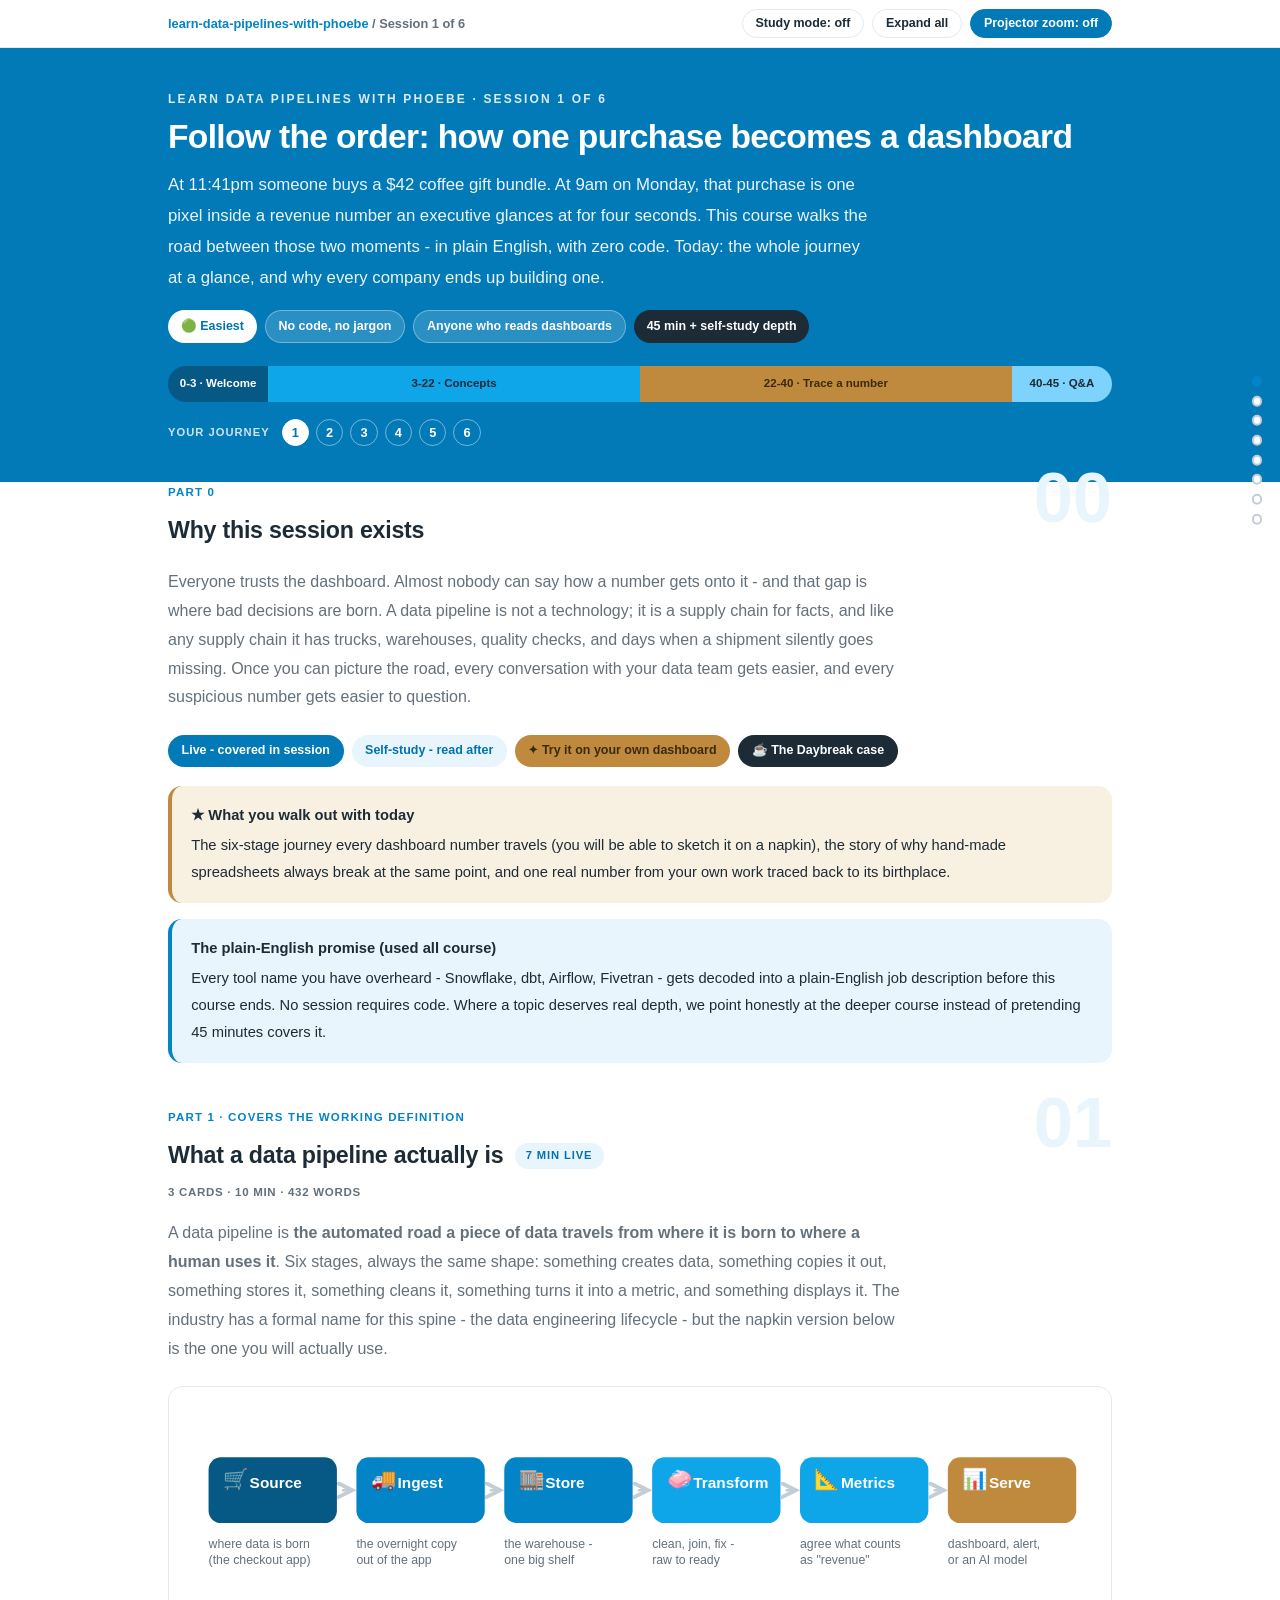
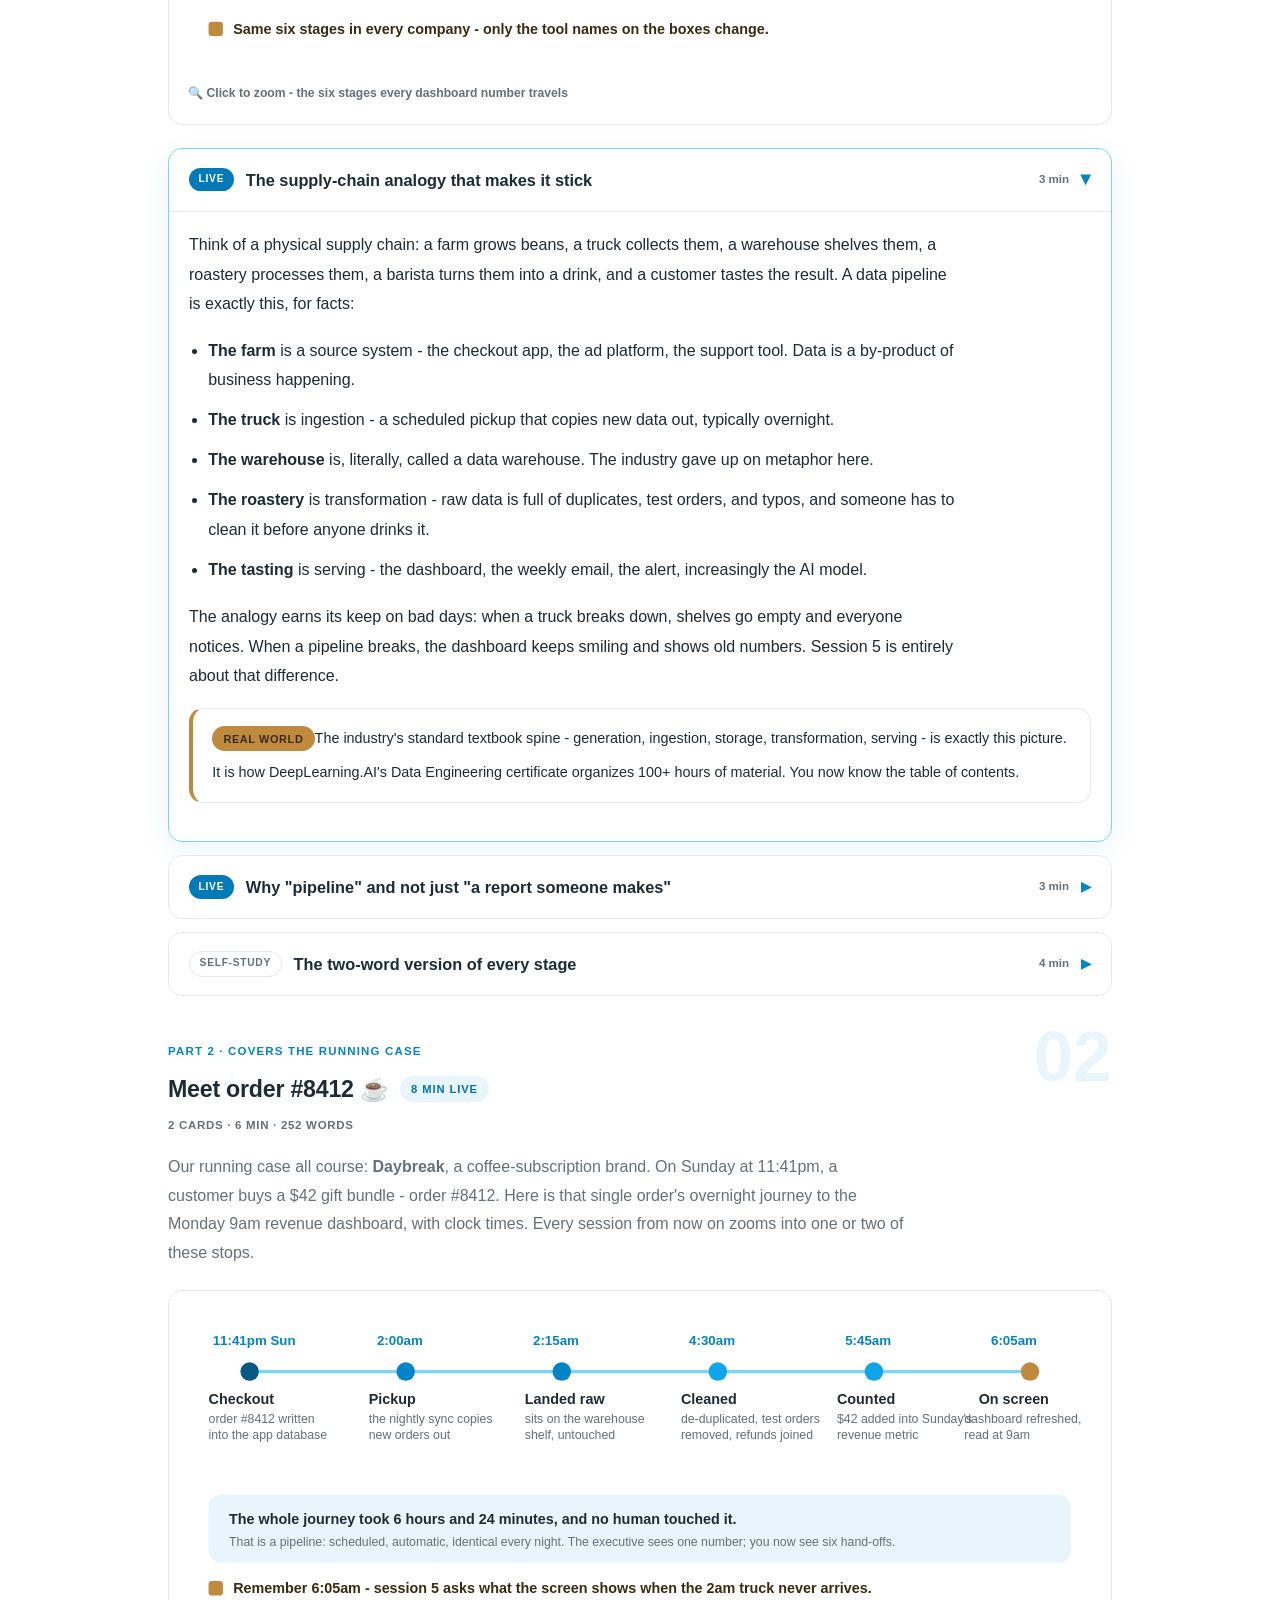
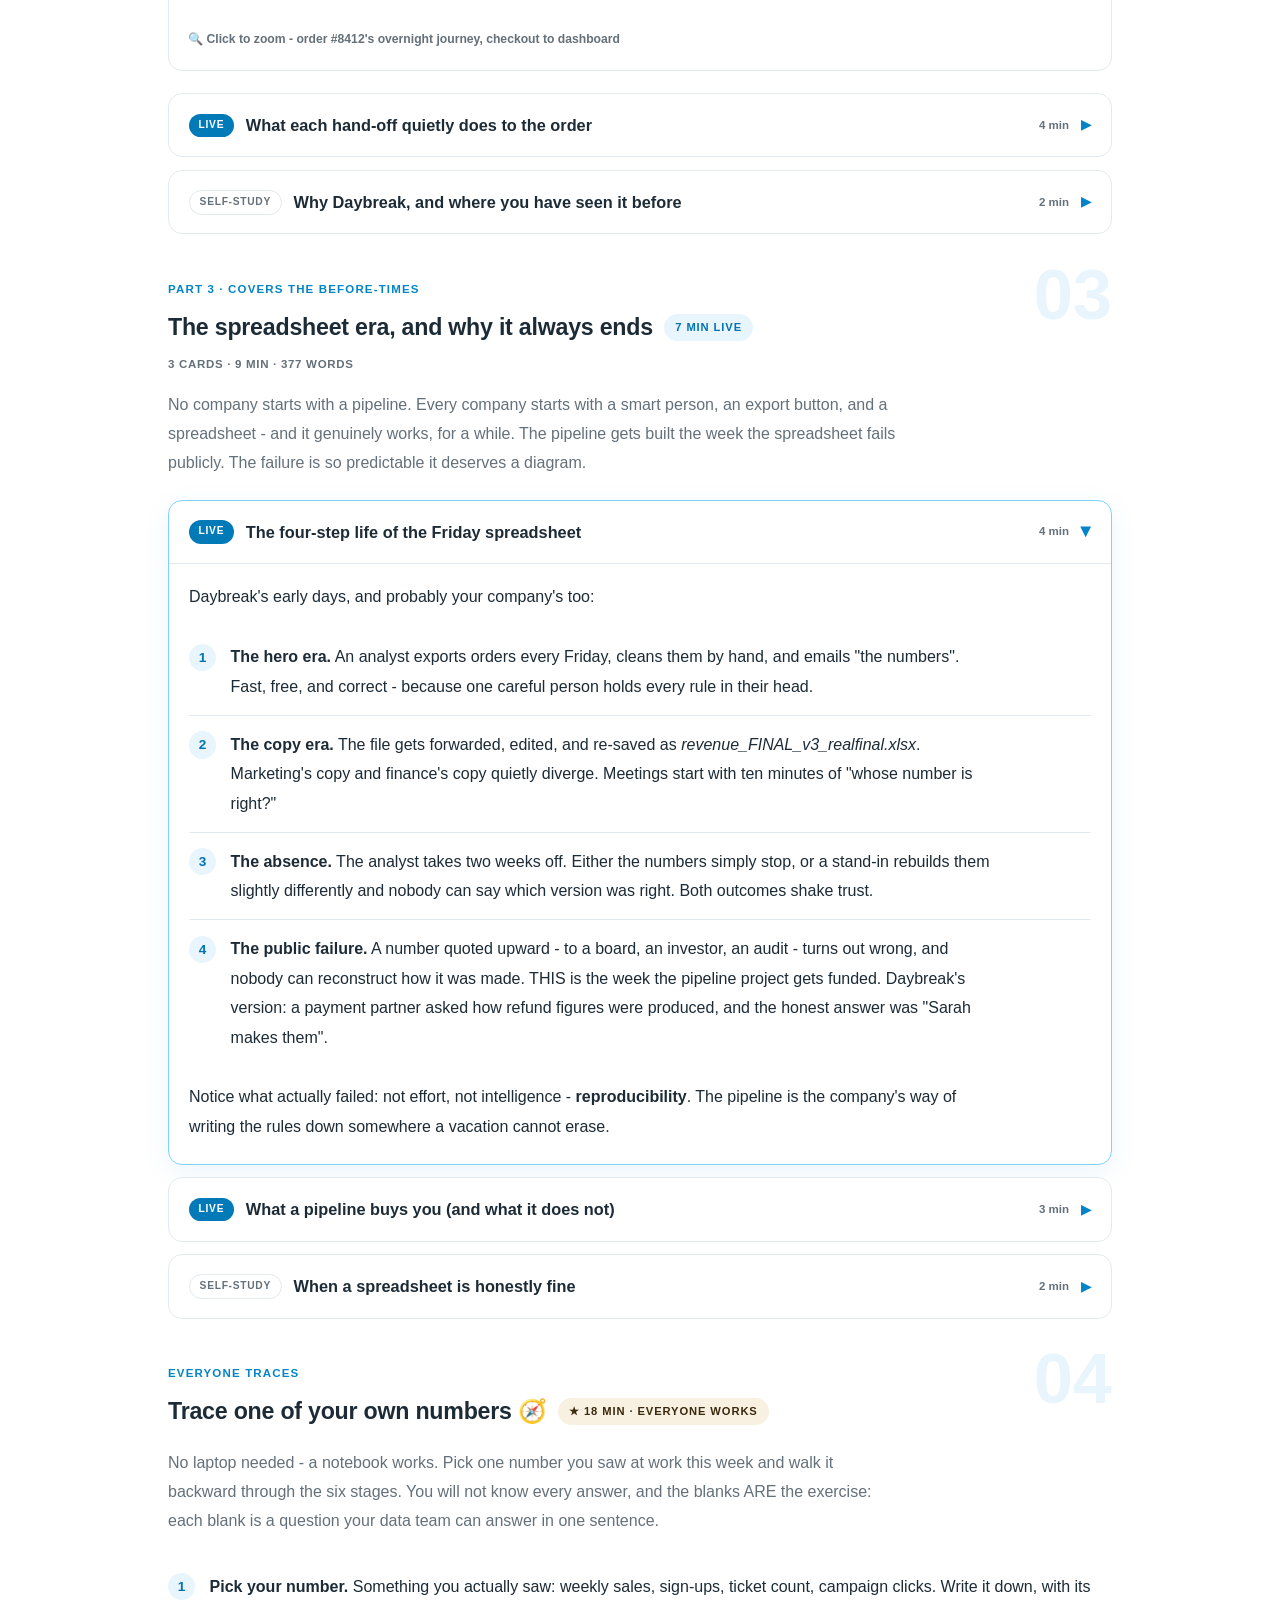
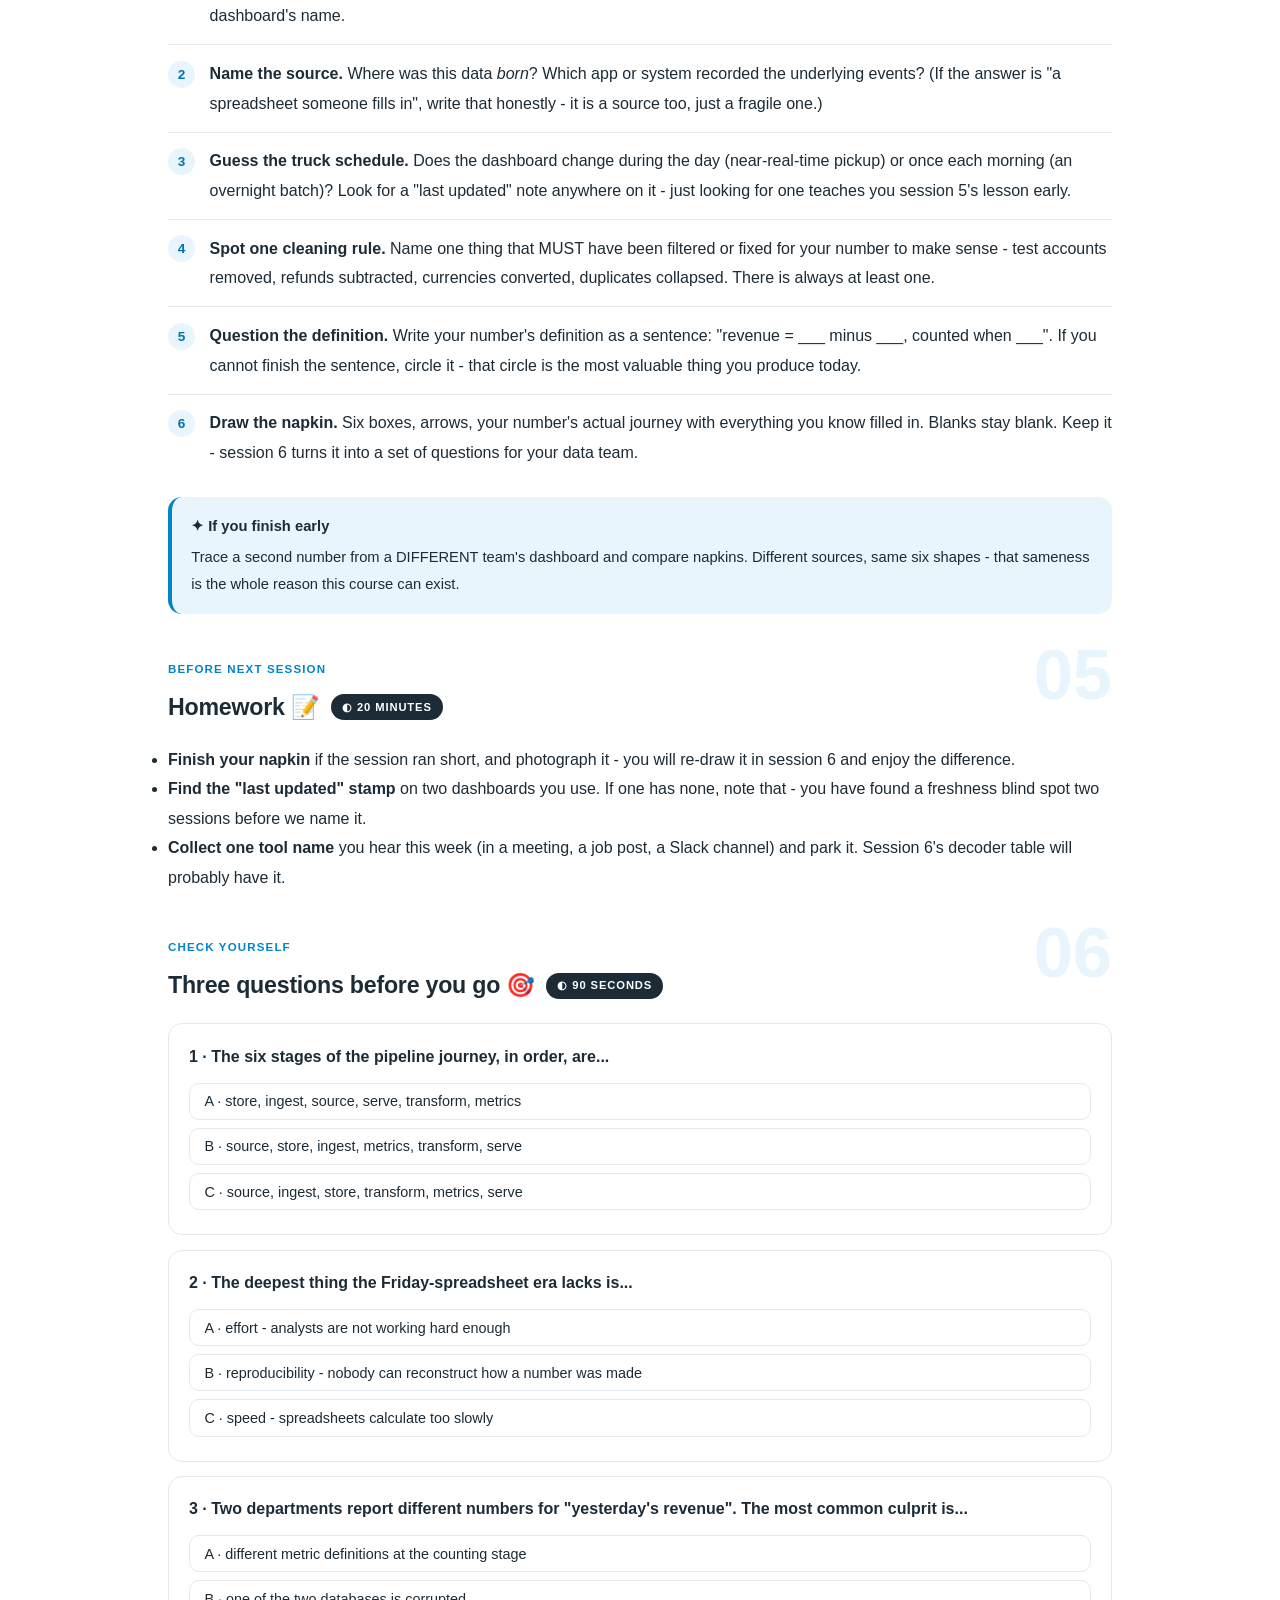
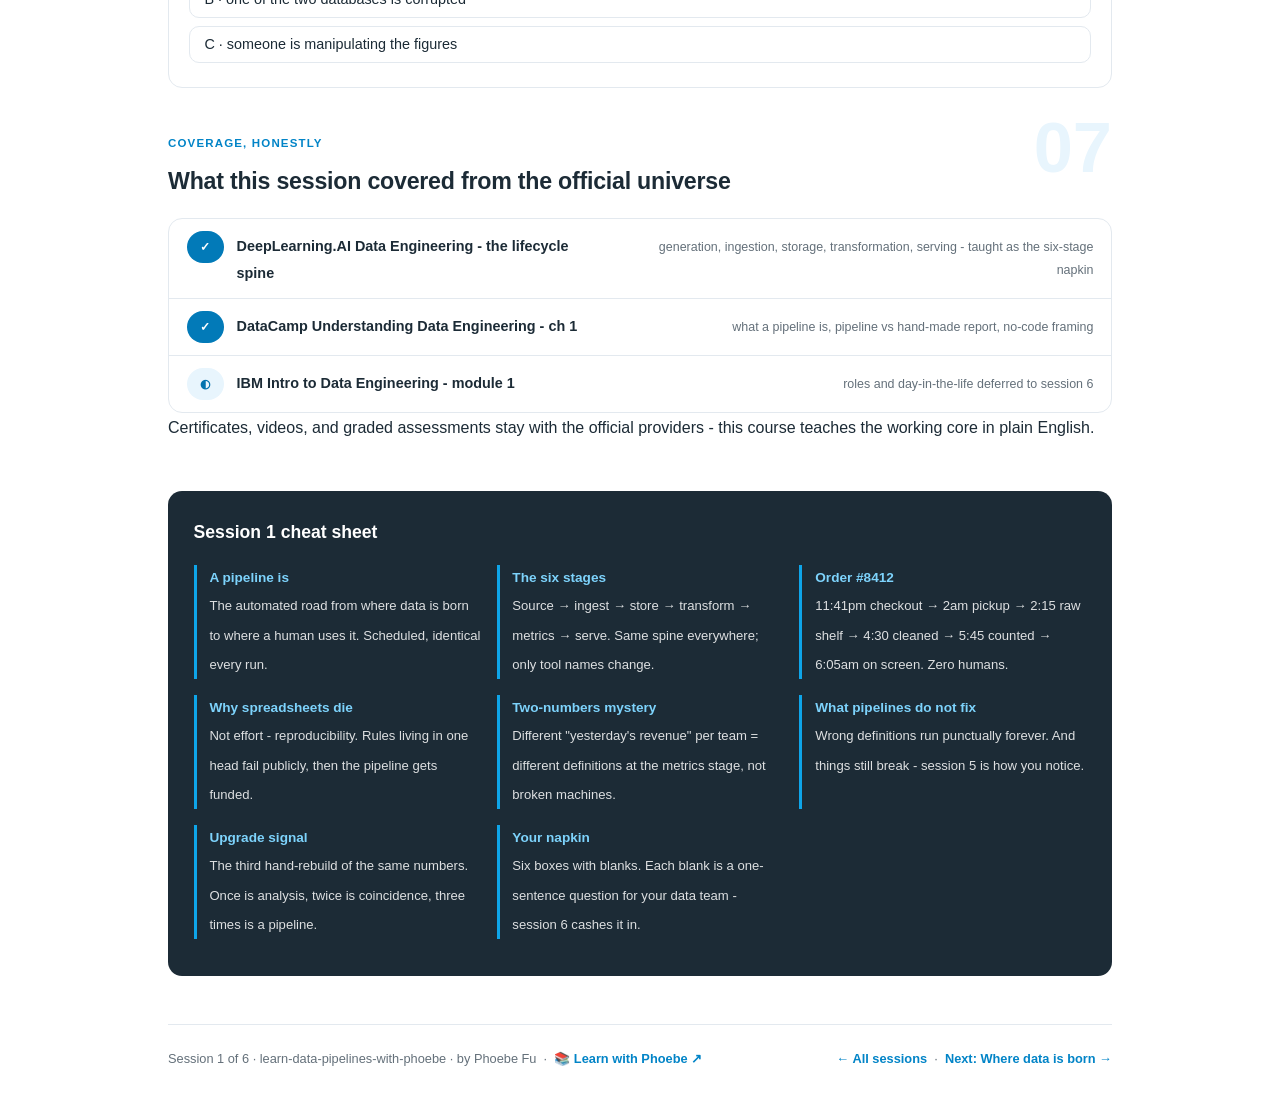
==== commit a2b46d47: "Raise every text-on-fill pair to WCAG AA (lowest was 3.7:1) 12 rule(s) drew text on a solid fill bel" ====
--- a/courses/01-follow-the-order.html
+++ b/courses/01-follow-the-order.html
@@ -19,7 +19,7 @@
 <meta name="twitter:image" content="https://phoebefu6.github.io/learn-data-pipelines-with-phoebe/assets/og-cover.png">
 <!-- social:end -->
 <title>Session 1 · Follow the order: how one purchase becomes a dashboard - learn data pipelines with phoebe</title>
-<link rel="stylesheet" href="../assets/style.css?v=9">
+<link rel="stylesheet" href="../assets/style.css?v=10">
 </head>
 <body>
 
--- a/assets/style.css
+++ b/assets/style.css
@@ -2,6 +2,8 @@
    Accent: indigo #0284C7 · Ink: #1C2B36 · Flagship: amber #C08A3E */
 
 :root {
+  --indigo-solid: #027AB8;
+  --indigo-text: #0273AE;
   --indigo: #0284C7;
   --indigo-deep: #075985;
   --indigo-mid: #0EA5E9;
@@ -38,7 +40,7 @@
 
 /* ---------- header band ---------- */
 .masthead {
-  background: var(--indigo);
+  background: var(--indigo-solid);
   color: #fff;
   padding: 2.5rem 0 2.25rem;
 }
@@ -70,7 +72,7 @@
   font-weight: 600;
   white-space: nowrap;
 }
-.chip.level { background: #fff; color: var(--indigo); }
+.chip.level { background: #fff; color: var(--indigo-text); }
 .chip.audience { background: rgba(255,255,255,.16); color: #fff; border: 1px solid rgba(255,255,255,.35); }
 .chip.time { background: var(--ink); color: #fff; font-variant-numeric: tabular-nums; }
 
@@ -118,7 +120,7 @@
   transition: all .15s ease;
 }
 .btn:hover { border-color: var(--indigo); color: var(--indigo); }
-.btn.primary { background: var(--indigo); border-color: var(--indigo); color: #fff; }
+.btn.primary { background: var(--indigo-solid); border-color: var(--indigo-solid); color: #fff; }
 .btn.primary:hover { background: var(--indigo-deep); }
 
 /* ---------- sections ---------- */
@@ -152,7 +154,7 @@
   text-transform: uppercase;
   letter-spacing: .08em;
 }
-.tag.concept { background: var(--indigo-50); color: var(--indigo); }
+.tag.concept { background: var(--indigo-50); color: var(--indigo-text); }
 .tag.demo { background: var(--amber-50); color: var(--amber-ink); }
 .tag.exercise { background: var(--ink); color: #fff; }
 
@@ -168,7 +170,7 @@
   border-radius: 999px;
   flex: none;
 }
-.mode.live { background: var(--indigo); color: #fff; }
+.mode.live { background: var(--indigo-solid); color: #fff; }
 .mode.self { background: #fff; color: var(--muted); border: 1px solid var(--hairline); }
 
 /* ---------- accordions ---------- */
@@ -220,8 +222,8 @@
   font-size: .78rem;
   font-weight: 600;
 }
-.pill.solid { background: var(--indigo); color: #fff; }
-.pill.light { background: var(--indigo-50); color: var(--indigo); }
+.pill.solid { background: var(--indigo-solid); color: #fff; }
+.pill.light { background: var(--indigo-50); color: var(--indigo-text); }
 .pill.inkpill { background: var(--ink); color: #fff; }
 .pill.amber, .pill.peach { background: var(--amber); color: var(--amber-ink); }
 .pill.bare { color: var(--faint); }
@@ -270,7 +272,7 @@
   position: absolute;
   top: -0.7rem;
   left: 1rem;
-  background: var(--indigo);
+  background: var(--indigo-solid);
   color: #fff;
   font-family: "Inter", -apple-system, sans-serif;
   font-size: .68rem;
@@ -320,7 +322,7 @@
   width: 1.7rem; height: 1.7rem;
   border-radius: 999px;
   background: var(--indigo-50);
-  color: var(--indigo);
+  color: var(--indigo-text);
   font-weight: 700;
   font-size: .85rem;
   display: inline-flex;
@@ -556,7 +558,7 @@
   font-variant-numeric: tabular-nums;
 }
 .journey a:hover { border-color: #fff; transform: scale(1.12); }
-.journey a.here { background: #fff; color: var(--indigo); border-color: #fff; }
+.journey a.here { background: #fff; color: var(--indigo-text); border-color: #fff; }
 .journey a.dd-chip { width: auto; border-radius: 999px; padding: 0 .7rem; font-size: .72rem; }
 
 /* ---------- check-yourself quiz ---------- */
@@ -584,7 +586,7 @@
   transition: all .15s ease;
 }
 .quiz-q .qopt:hover { border-color: var(--indigo); background: var(--indigo-50); }
-.quiz-q .qopt.correct { background: var(--indigo); border-color: var(--indigo); color: #fff; font-weight: 600; }
+.quiz-q .qopt.correct { background: var(--indigo-solid); border-color: var(--indigo-solid); color: #fff; font-weight: 600; }
 .quiz-q .qopt.correct::after { content: "  ✓"; }
 .quiz-q .qopt.wrong { background: #FEF2F2; border-color: #FCA5A5; color: #991B1B; animation: qshake .3s ease; }
 .quiz-q .qopt.wrong::after { content: "  ✗ try again"; font-size: .78rem; }
@@ -684,7 +686,7 @@
   transition: all 0.15s ease;
 }
 .med-pill:hover { border-color: var(--indigo-mid); color: var(--indigo); }
-.med-pill.on { background: var(--indigo); border-color: var(--indigo); color: #fff; }
+.med-pill.on { background: var(--indigo-solid); border-color: var(--indigo-solid); color: #fff; }
 .med-note { margin-top: 10px; font-size: 0.88rem; color: var(--muted); }
 .med-stage { display: flex; justify-content: center; padding: 26px 0 18px; }
 .med-ring {
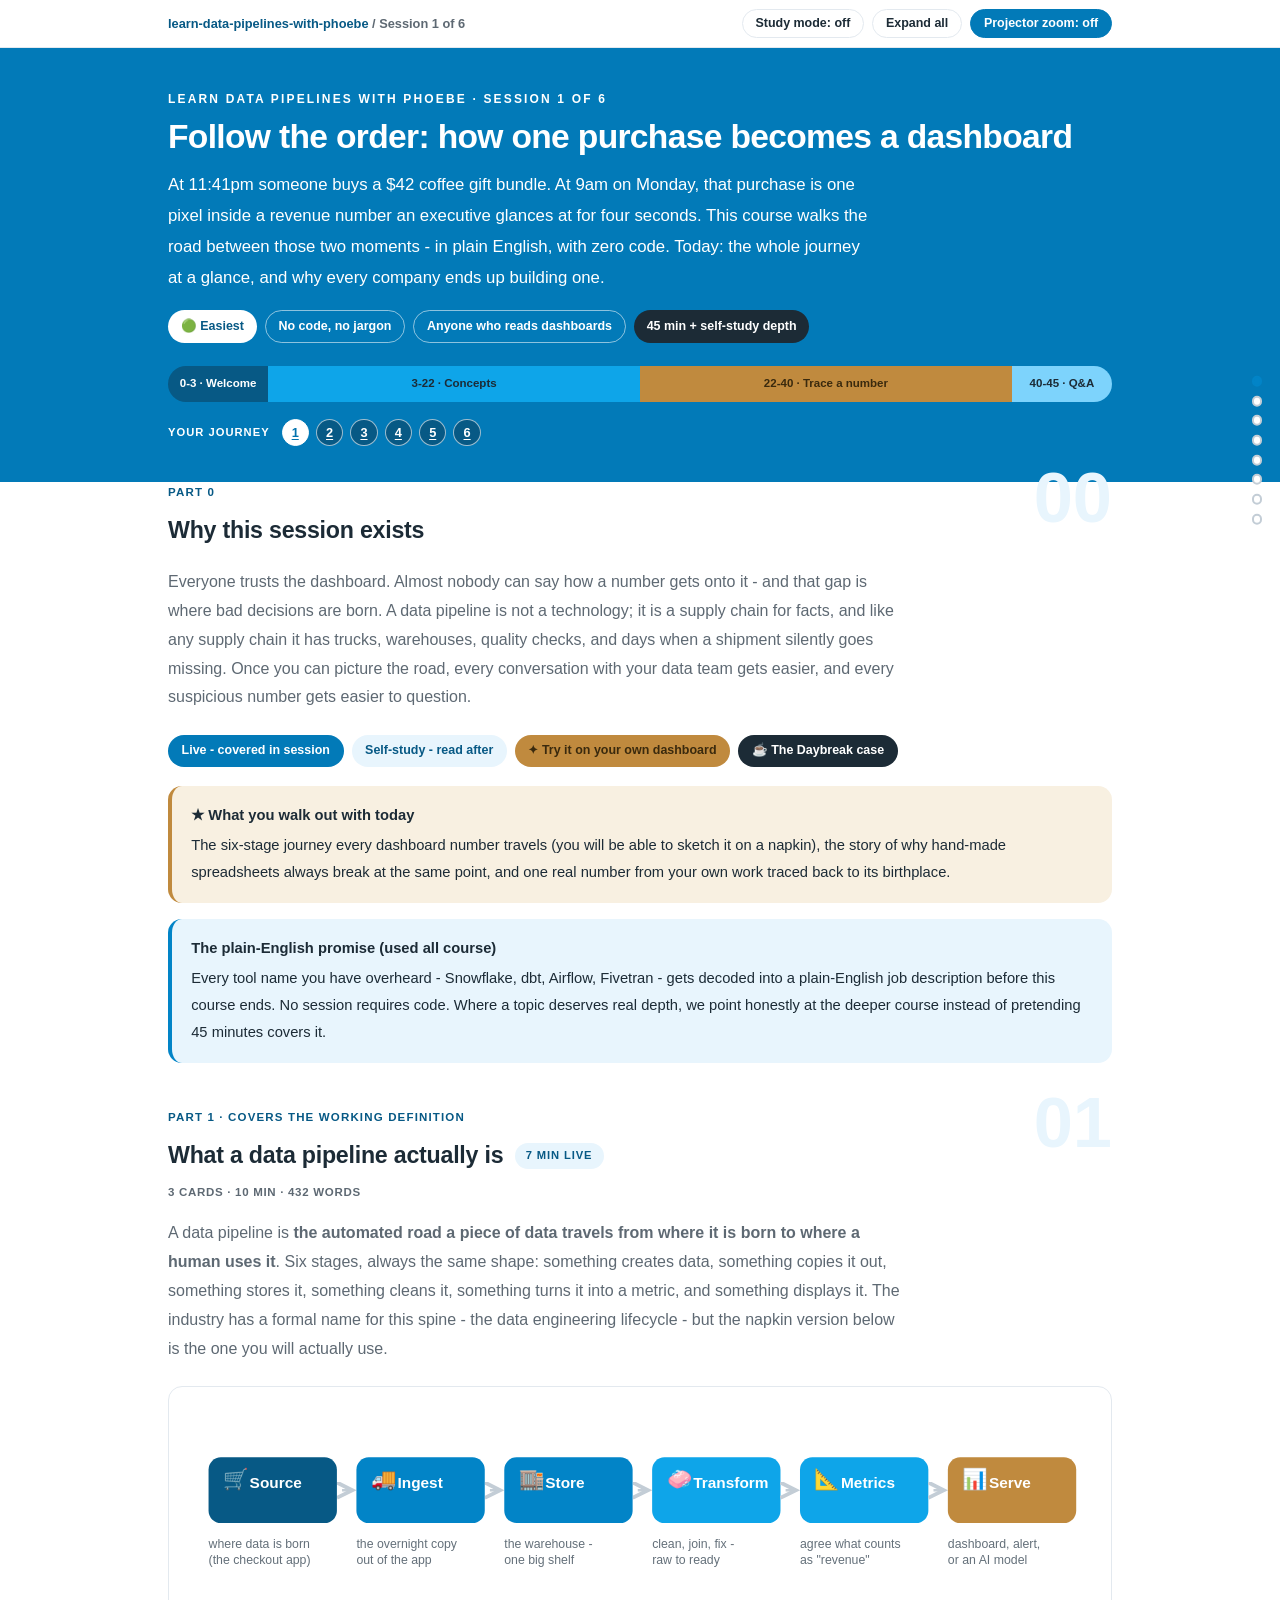
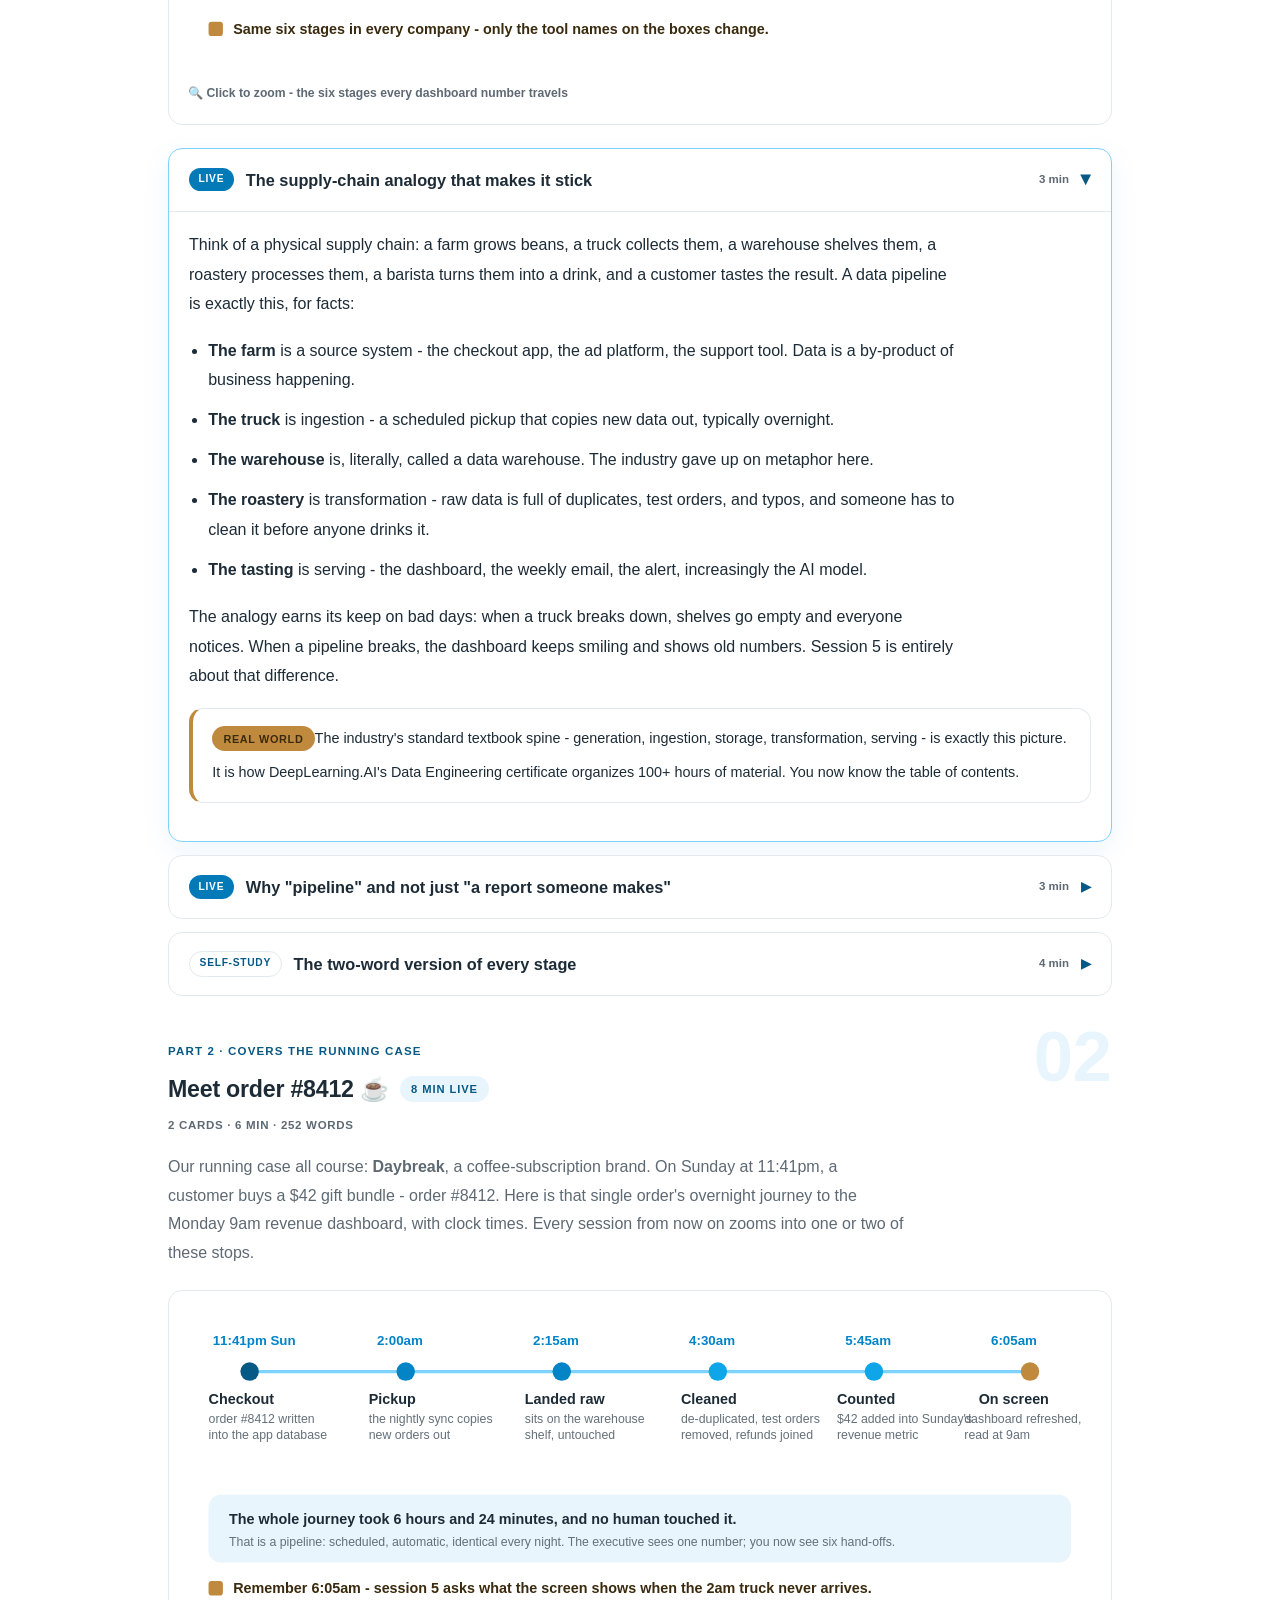
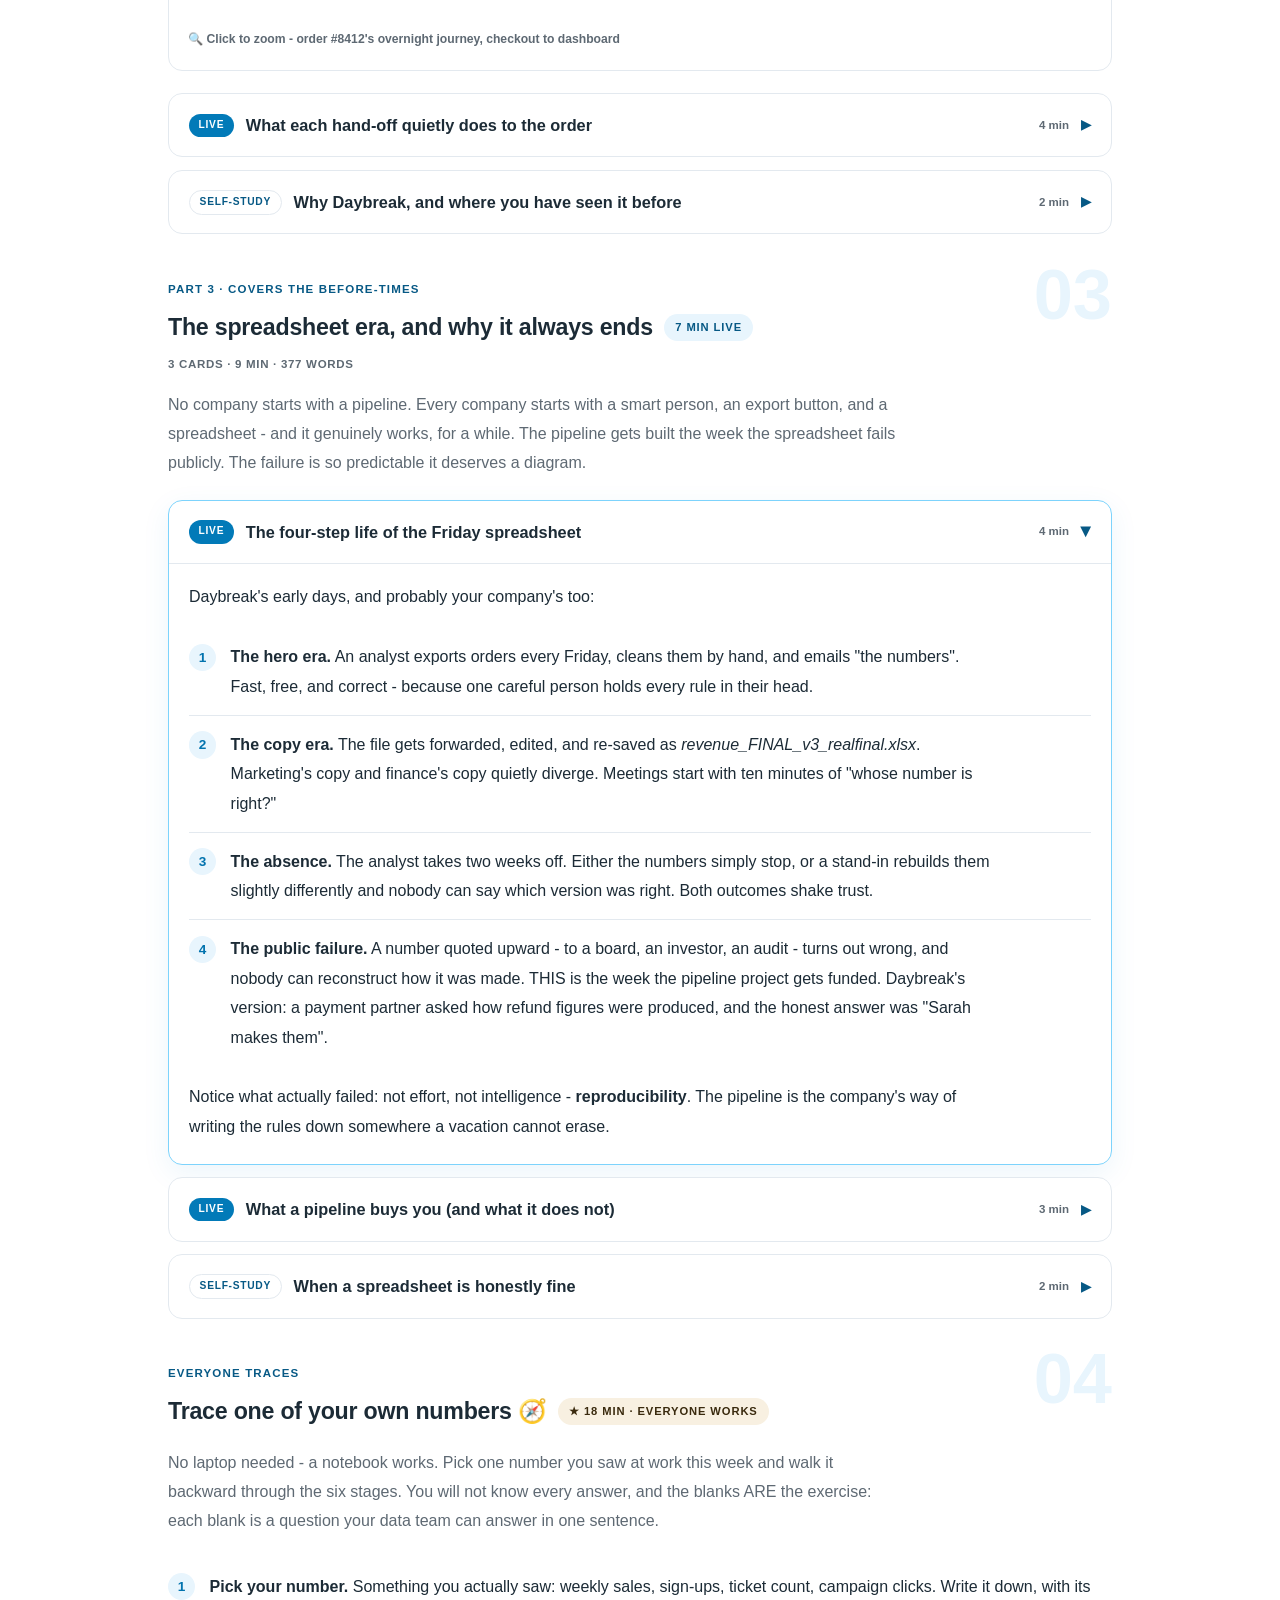
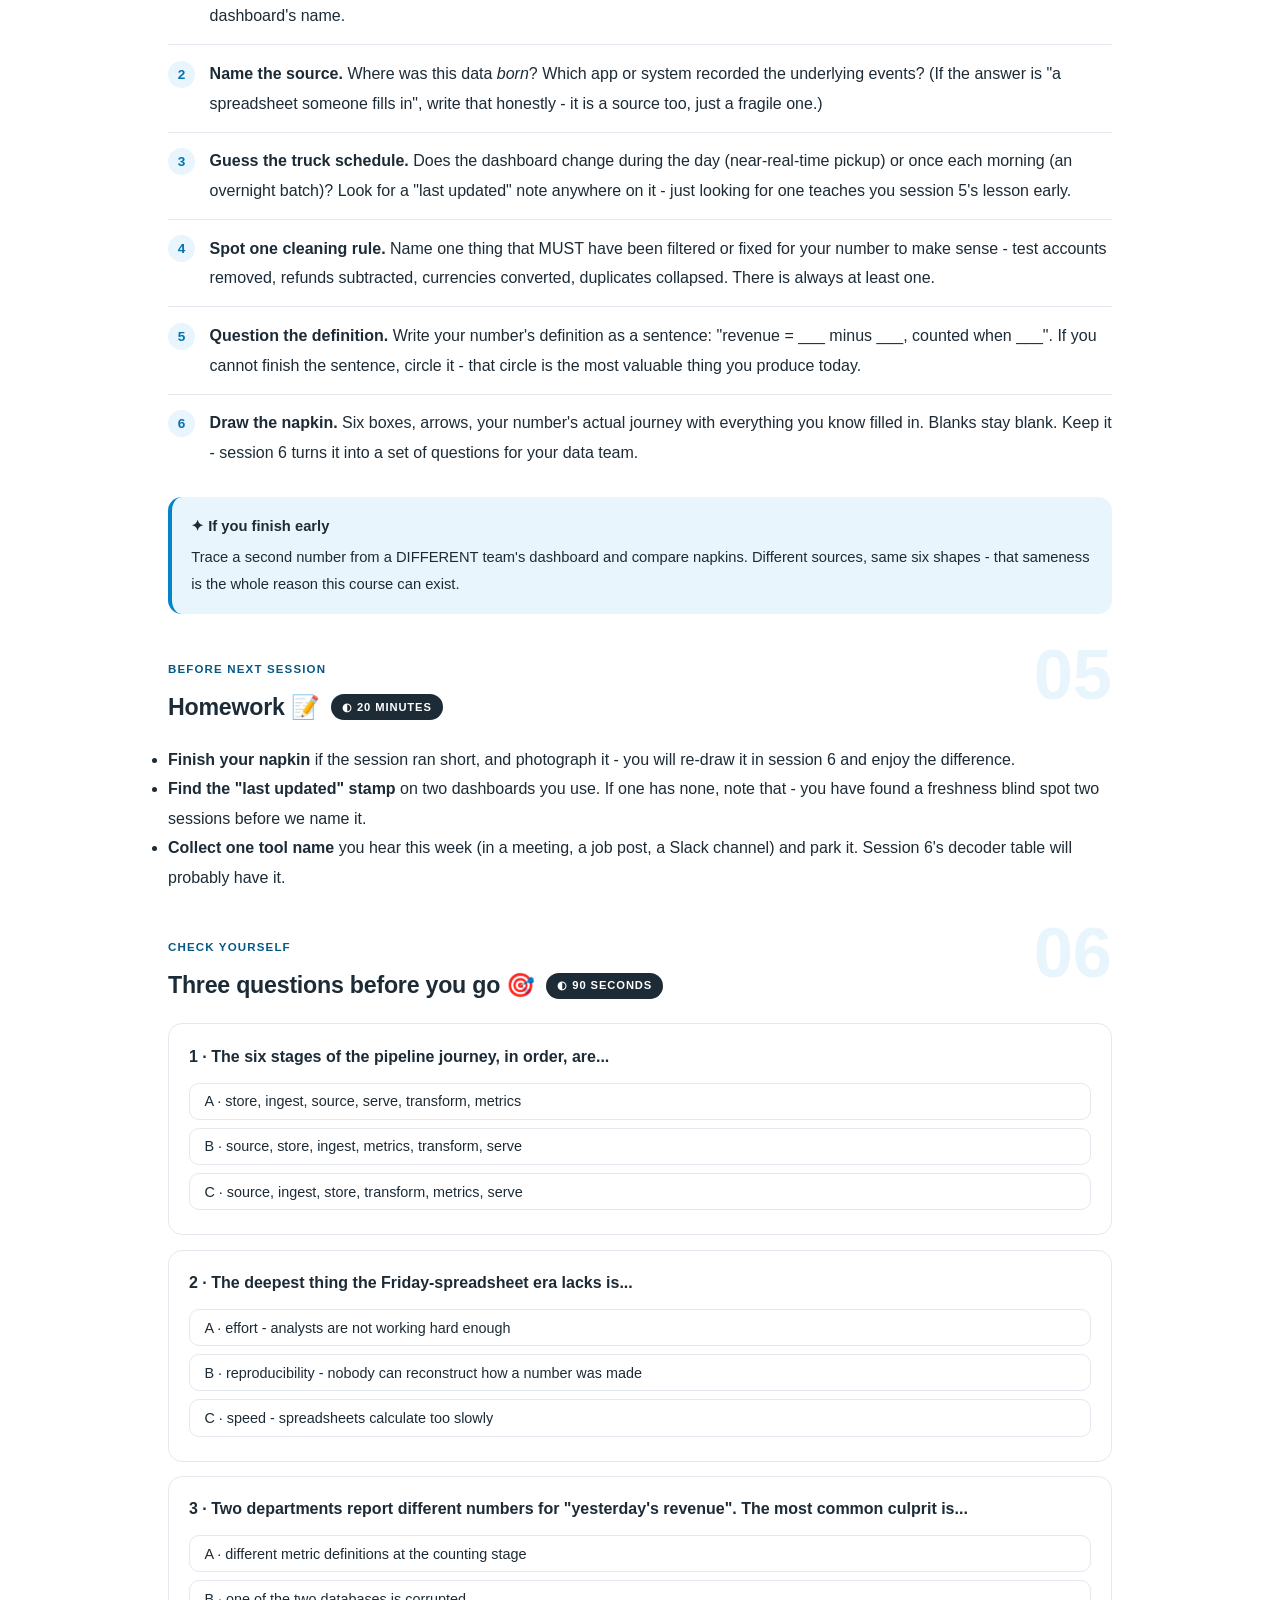
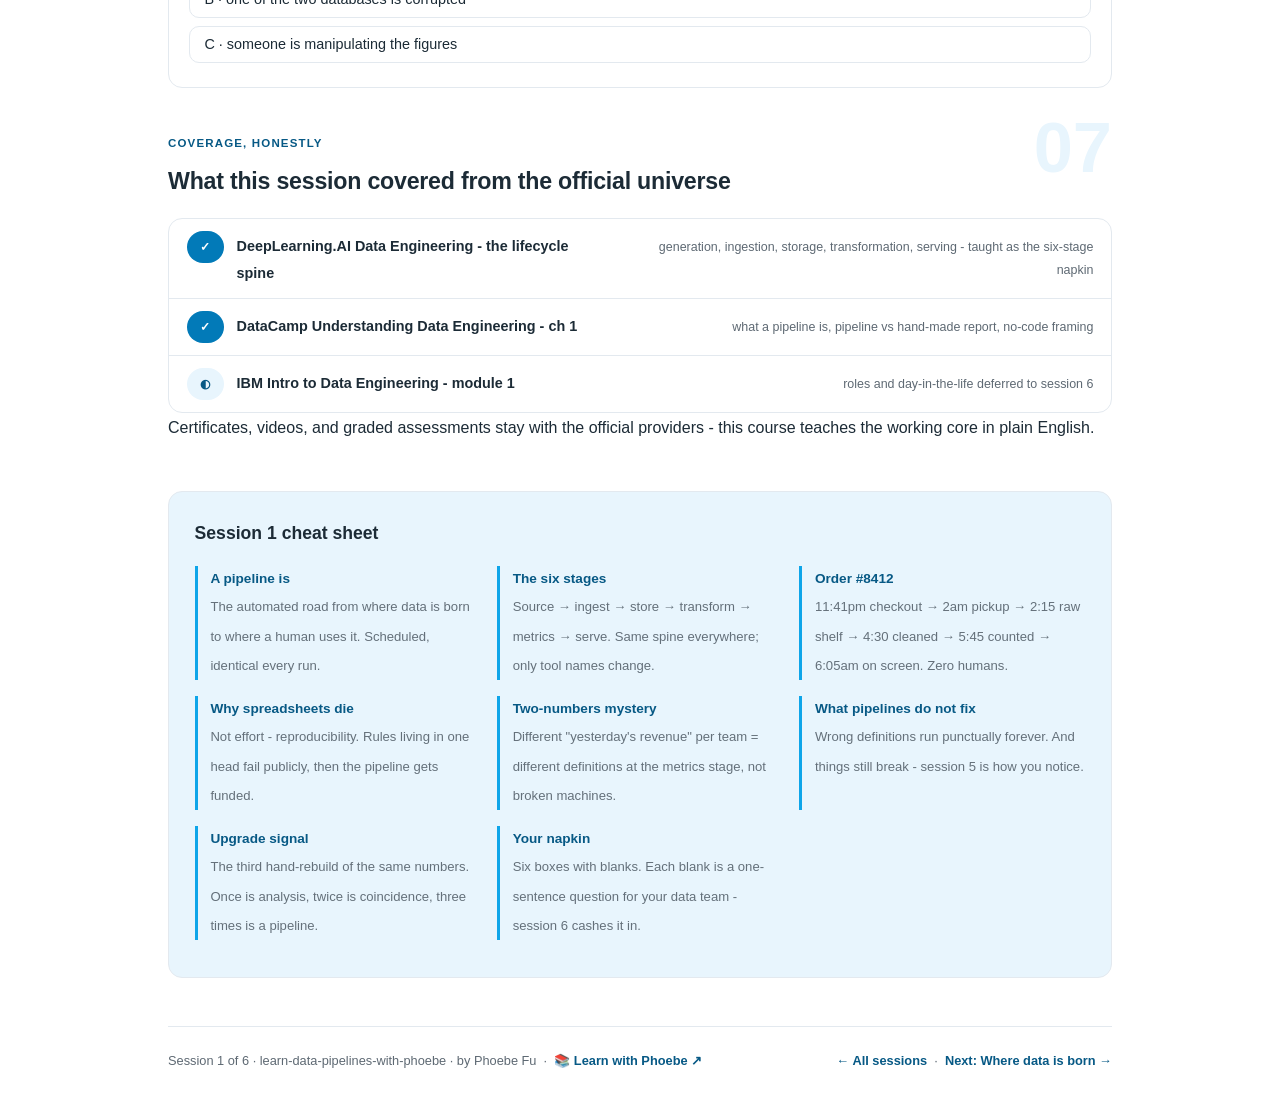
==== commit 8e542590: "Light surfaces everywhere: lightbox, cheat panel, code boxes; contrast and phone-width fixes Every d" ====
--- a/courses/01-follow-the-order.html
+++ b/courses/01-follow-the-order.html
@@ -19,7 +19,7 @@
 <meta name="twitter:image" content="https://phoebefu6.github.io/learn-data-pipelines-with-phoebe/assets/og-cover.png">
 <!-- social:end -->
 <title>Session 1 · Follow the order: how one purchase becomes a dashboard - learn data pipelines with phoebe</title>
-<link rel="stylesheet" href="../assets/style.css?v=10">
+<link rel="stylesheet" href="../assets/style.css?v=31">
 </head>
 <body>
 
@@ -402,6 +402,6 @@
 
 </main>
 
-<script src="../assets/app.js?v=6"></script>
+<script src="../assets/app.js?v=31"></script>
 </body>
 </html>
--- a/assets/style.css
+++ b/assets/style.css
@@ -10,15 +10,15 @@
   --indigo-soft: #7DD3FC;
   --indigo-50: #E8F5FD;
   --ink: #1C2B36;
-  --muted: #64707A;
+  --muted: #5E6973;
   --faint: #C3CDD6;
   --hairline: #E3E9EF;
   --amber: #C08A3E;
   --amber-ink: #3A2A0E;
   --amber-50: #F8F0E1;
   --paper: #FFFFFF;
-  --code-bg: #122430;
-  --code-ink: #DCEAF4;
+  --code-bg: #E8F5FD;
+  --code-ink: #1C2B36;
   --radius: 14px;
 }
 
@@ -48,7 +48,7 @@
   font-size: .75rem;
   letter-spacing: .18em;
   text-transform: uppercase;
-  opacity: .85;
+  opacity: 1;
   font-weight: 600;
 }
 .masthead h1 {
@@ -59,7 +59,7 @@
   letter-spacing: -.02em;
 }
 .masthead h1 .accent { color: inherit; }
-.masthead .sub { font-size: 1.05rem; opacity: .92; max-width: 44rem; }
+.masthead .sub { font-size: 1.05rem; opacity: 1; max-width: 44rem; }
 
 .chip-row { display: flex; flex-wrap: wrap; gap: .5rem; margin-top: 1.1rem; }
 .chip {
@@ -73,7 +73,7 @@
   white-space: nowrap;
 }
 .chip.level { background: #fff; color: var(--indigo-text); }
-.chip.audience { background: rgba(255,255,255,.16); color: #fff; border: 1px solid rgba(255,255,255,.35); }
+.chip.audience { background: rgba(255,255,255,.08); color: #fff; border: 1px solid rgba(255,255,255,.35); }
 .chip.time { background: var(--ink); color: #fff; font-variant-numeric: tabular-nums; }
 
 /* ---------- agenda bar ---------- */
@@ -226,7 +226,7 @@
 .pill.light { background: var(--indigo-50); color: var(--indigo-text); }
 .pill.inkpill { background: var(--ink); color: #fff; }
 .pill.amber, .pill.peach { background: var(--amber); color: var(--amber-ink); }
-.pill.bare { color: var(--faint); }
+.pill.bare { color: var(--muted); }
 
 /* ---------- 4D grid ---------- */
 .grid-2 { display: grid; grid-template-columns: repeat(auto-fit, minmax(15rem, 1fr)); gap: .8rem; margin: .5rem 0 1rem; }
@@ -255,10 +255,11 @@
 table.clean td:first-child { font-weight: 600; }
 
 /* ---------- prompt boxes ---------- */
-.prompt-box {
+.prompt-box{
   position: relative;
-  background: var(--code-bg);
-  color: var(--code-ink);
+  background: #E8F5FD;
+  border: 1px solid #E3E9EF;
+  color: #1C2B36;
   border-radius: var(--radius);
   padding: 1.1rem 1.2rem;
   margin: 1rem 0 1.2rem;
@@ -268,12 +269,12 @@
   white-space: pre-wrap;
   word-break: break-word;
 }
-.prompt-box .label {
+.prompt-box .label{
   position: absolute;
   top: -0.7rem;
   left: 1rem;
-  background: var(--indigo-solid);
-  color: #fff;
+  background: #0279B7;
+  color: #FFFFFF;
   font-family: "Inter", -apple-system, sans-serif;
   font-size: .68rem;
   font-weight: 700;
@@ -284,13 +285,13 @@
 }
 .prompt-box.bad .label { background: var(--faint); color: var(--ink); }
 .prompt-box.good .label { background: var(--amber); color: var(--amber-ink); }
-.copy-btn {
+.copy-btn{
   position: absolute;
   top: .7rem;
   right: .7rem;
-  background: rgba(255,255,255,.1);
-  border: 1px solid rgba(255,255,255,.25);
-  color: #fff;
+  background: #FFFFFF;
+  border: 1px solid #E3E9EF;
+  color: #1C2B36;
   border-radius: 999px;
   padding: .25rem .8rem;
   font-size: .72rem;
@@ -299,7 +300,7 @@
   font-family: "Inter", -apple-system, sans-serif;
   transition: background .15s ease;
 }
-.copy-btn:hover { background: rgba(255,255,255,.22); }
+.copy-btn:hover { background: #E3E9EF; }
 .copy-btn.copied { background: var(--amber); border-color: var(--amber); color: var(--amber-ink); }
 
 /* ---------- demo steps ---------- */
@@ -389,11 +390,11 @@
   gap: .4rem;
 }
 
-.lightbox {
+.lightbox{
   position: fixed;
   inset: 0;
   z-index: 100;
-  background: rgba(28,43,54,.9);
+  background: rgba(255,255,255,.97);
   display: none;
   align-items: center;
   justify-content: center;
@@ -401,8 +402,10 @@
   cursor: zoom-out;
 }
 .lightbox.open { display: flex; }
-.lightbox .inner {
+.lightbox .inner{
   background: #fff;
+  border: 1px solid #E3E9EF;
+  box-shadow: 0 10px 40px rgba(28,43,54,.14);
   border-radius: var(--radius);
   padding: 2rem;
   max-width: 94vw;
@@ -410,13 +413,12 @@
   overflow: auto;
 }
 .lightbox .inner svg, .lightbox .inner img { width: min(88vw, 70rem); height: auto; }
-.lightbox .close-hint {
+.lightbox .close-hint{
   position: fixed;
   top: 1rem; right: 1.4rem;
-  color: #fff;
+  color: #1C2B36;
   font-size: .8rem;
   font-weight: 600;
-  opacity: .8;
 }
 
 /* ---------- courses covered ---------- */
@@ -435,19 +437,20 @@
 .covered-row .note { margin-left: auto; color: var(--muted); font-size: .78rem; text-align: right; }
 
 /* ---------- cheat sheet footer ---------- */
-.cheat {
-  background: var(--ink);
-  color: #fff;
+.cheat{
+  background: #E8F5FD;
+  border: 1px solid #E3E9EF;
+  color: #1C2B36;
   border-radius: var(--radius);
   padding: 1.6rem 1.6rem 1.3rem;
   margin-top: 3rem;
 }
 .cheat h3 { font-size: 1.1rem; margin-bottom: 1rem; }
-.cheat h3 span { color: var(--indigo-soft); }
+.cheat h3 span { color: #075985; }
 .cheat .grid-2 { gap: 1rem; }
 .cheat .cheat-item { border-left: 3px solid var(--indigo-mid); padding-left: .8rem; }
-.cheat .cheat-item b { display: block; font-size: .85rem; color: var(--indigo-soft); }
-.cheat .cheat-item span { font-size: .82rem; opacity: .85; }
+.cheat .cheat-item b { display: block; font-size: .85rem; color: #075985; }
+.cheat .cheat-item span { font-size: .82rem; color: #64707A; }
 
 footer.pagefoot {
   border-top: 1px solid var(--hairline);
@@ -542,7 +545,7 @@
   margin-top: 1.1rem;
   flex-wrap: wrap;
 }
-.journey .jlabel { font-size: .7rem; font-weight: 700; text-transform: uppercase; letter-spacing: .09em; opacity: .8; margin-right: .3rem; }
+.journey .jlabel { font-size: .7rem; font-weight: 700; text-transform: uppercase; letter-spacing: .09em; opacity: 1; margin-right: .3rem; }
 .journey a {
   width: 1.7rem; height: 1.7rem;
   border-radius: 999px;
@@ -817,3 +820,32 @@
   color: var(--pv-flag);
 }
 /* === /LWP-PATCH === */
+/* layout-patch-3: phone-width overflow (2026-10-10) */
+.sql-bar { flex-wrap: wrap; }
+@media (max-width: 480px) {
+  .covered-row { flex-wrap: wrap; }
+  .covered-row .note { margin-left: 0; text-align: left; flex-basis: 100%; }
+  details.card summary { flex-wrap: wrap; }
+  details.card summary .mini { white-space: normal; }
+  .wk, .sqlbox, .prompt-box, pre { max-width: 100%; overflow-x: auto; }
+  .mono, code, strong, .note { overflow-wrap: anywhere; }
+  select, input[type=range], label { max-width: 100%; }
+  canvas, svg, img { max-width: 100%; height: auto; }
+  .tree-kids, .tree-node-wrap, .tree-node, .rb-night, .al-row, .gd-field, .tl-row, .sl-row { max-width: 100%; overflow-x: auto; }
+  .tl-cols, .sl-cols, .bb-cols, .ev-cols, [class$="-cols"] { grid-template-columns: 1fr !important; display: grid; }
+  .tl-cols > *, .sl-cols > *, [class$="-cols"] > * { min-width: 0; max-width: 100%; }
+  .mono { white-space: normal; }
+  .er-w, .bb-lab, .tl-lev, .sl-lev { max-width: 100%; white-space: normal; }
+}
+/* contrast-patch-2b */
+.cheat a { color: var(--indigo-deep, var(--ink)); }
+.chip.audience { background: transparent; border-color: rgba(255,255,255,.55); }
+.masthead a, .masthead .sub a { color: #fff; text-decoration: underline; text-underline-offset: 2px; }
+.prompt-box b, .prompt-box strong { color: var(--indigo-deep, var(--ink)); }
+.prompt-box span, .prompt-box em, .prompt-box i { color: inherit; }
+.pp-stamp i { color: var(--ink); }
+/* contrast-patch-2 */
+.klabel, .section-kicker .klabel, details.card summary .caret, .crumb a, .toolbar .crumb a, .pagenav a, .pagefoot a, footer.pagefoot a, .pagefoot p a, .cnum, .course-card .cnum, .pill.light, .covered-row .status.light, .paths a, .tag.concept, .chip.level, .quiz-score, .mmd-launch, .mode.self, .legend .pill.light { color: var(--indigo-deep); }
+.chip.audience { background: transparent; border-color: rgba(255,255,255,.55); }
+.journey a { background: var(--indigo-deep); border-color: rgba(255,255,255,.6); }
+.skip-link { background: var(--indigo-deep); }
